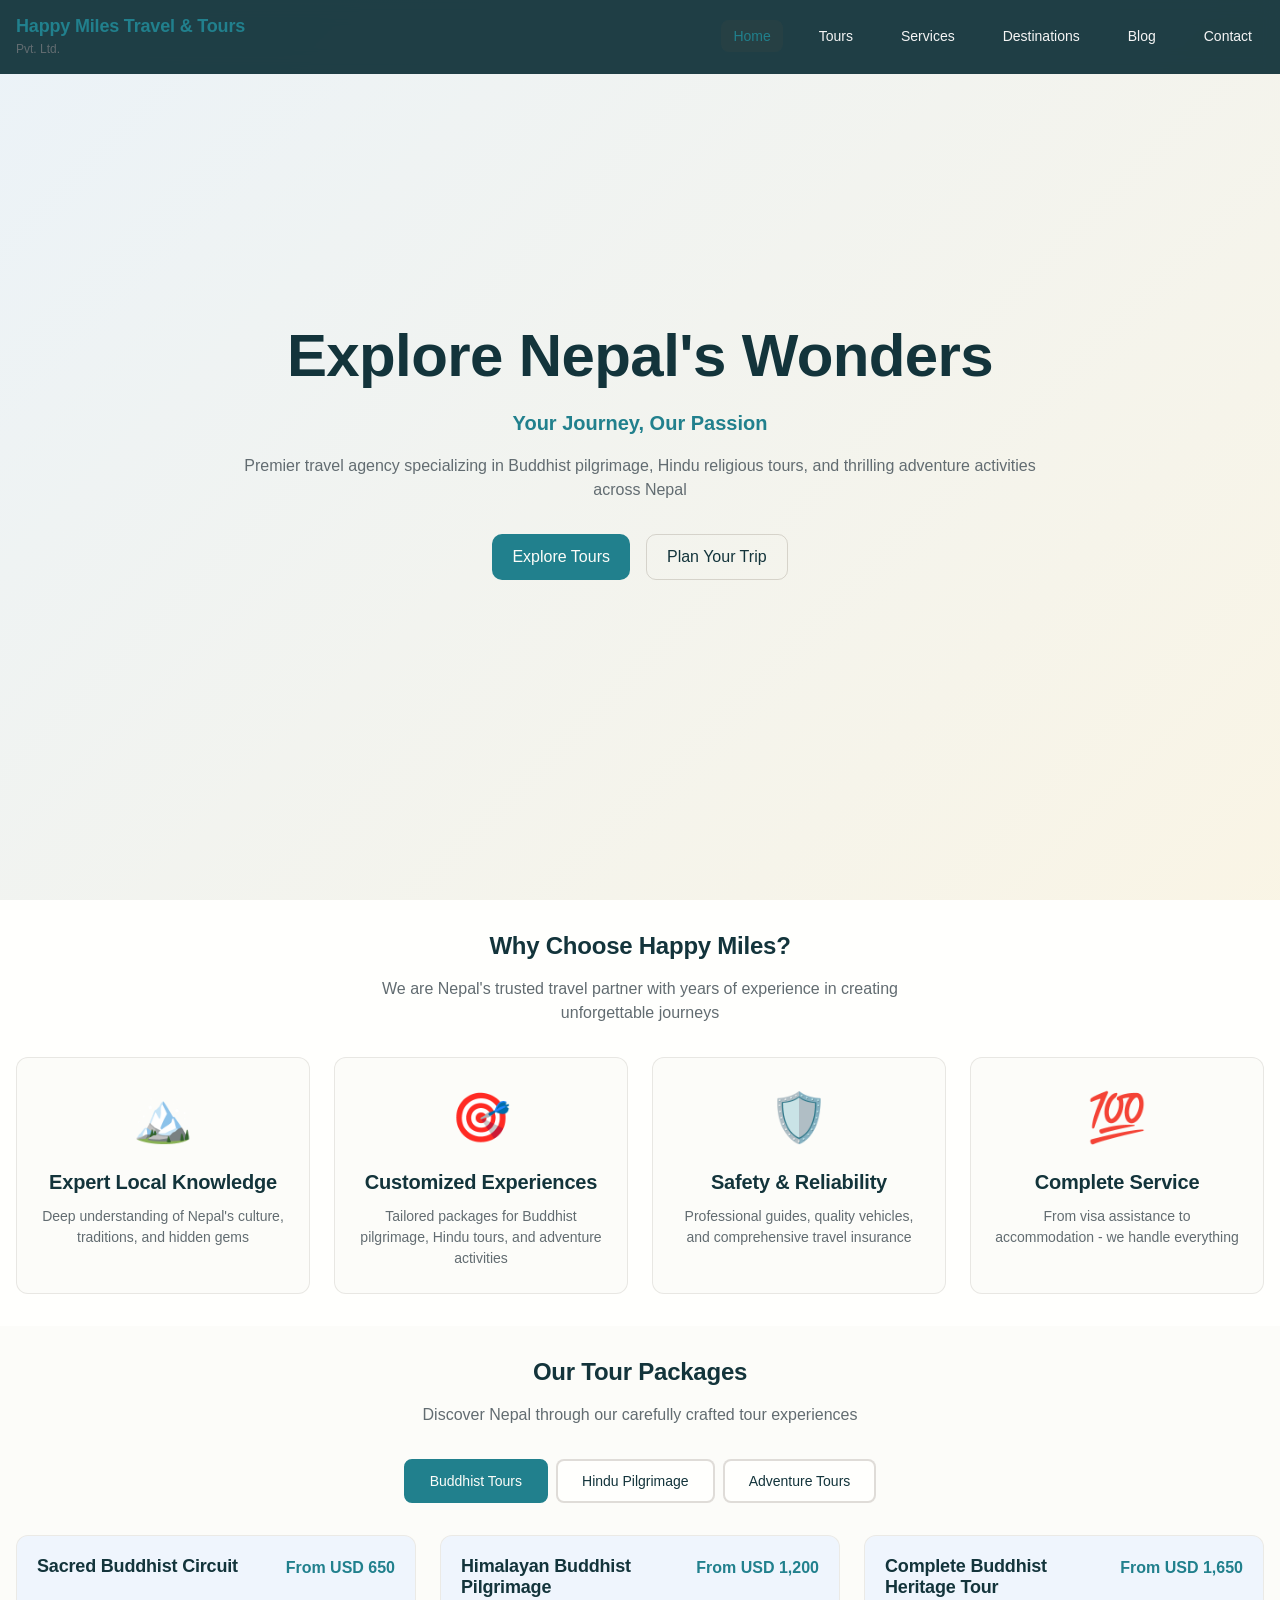
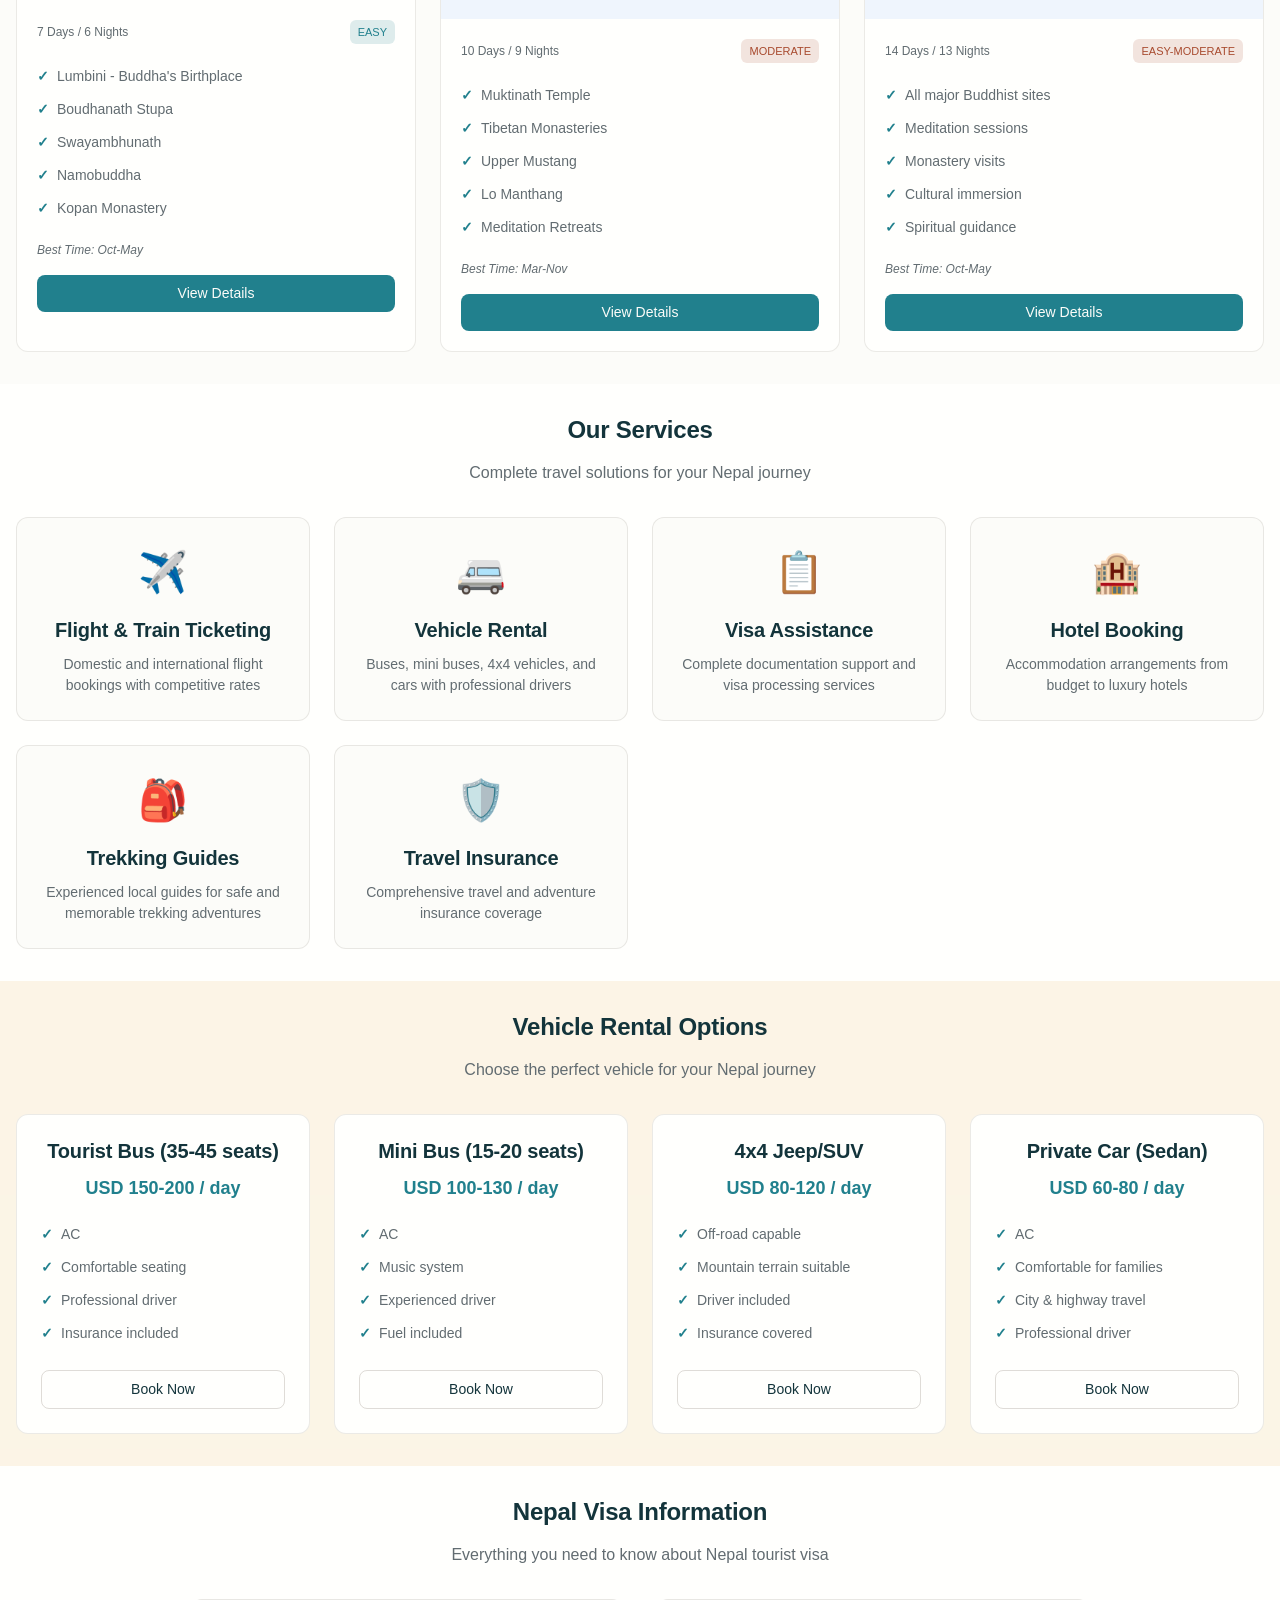
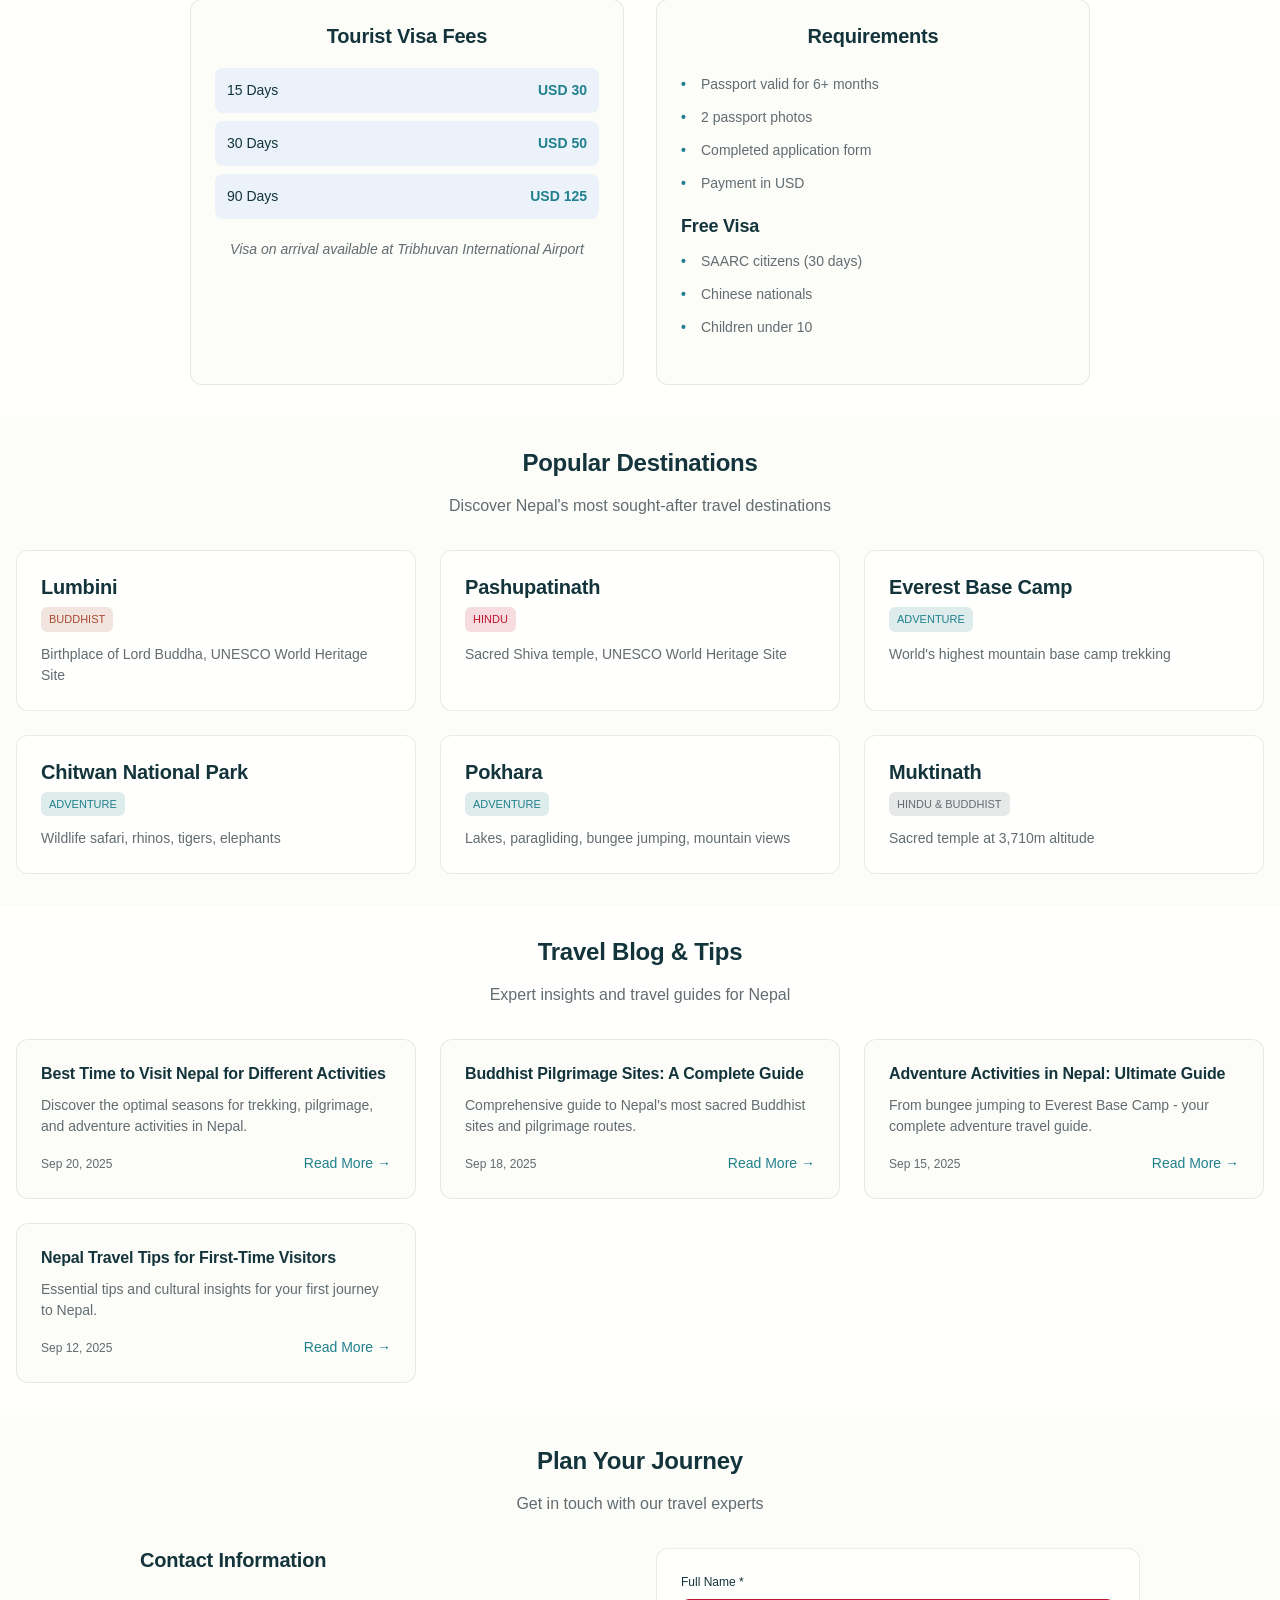
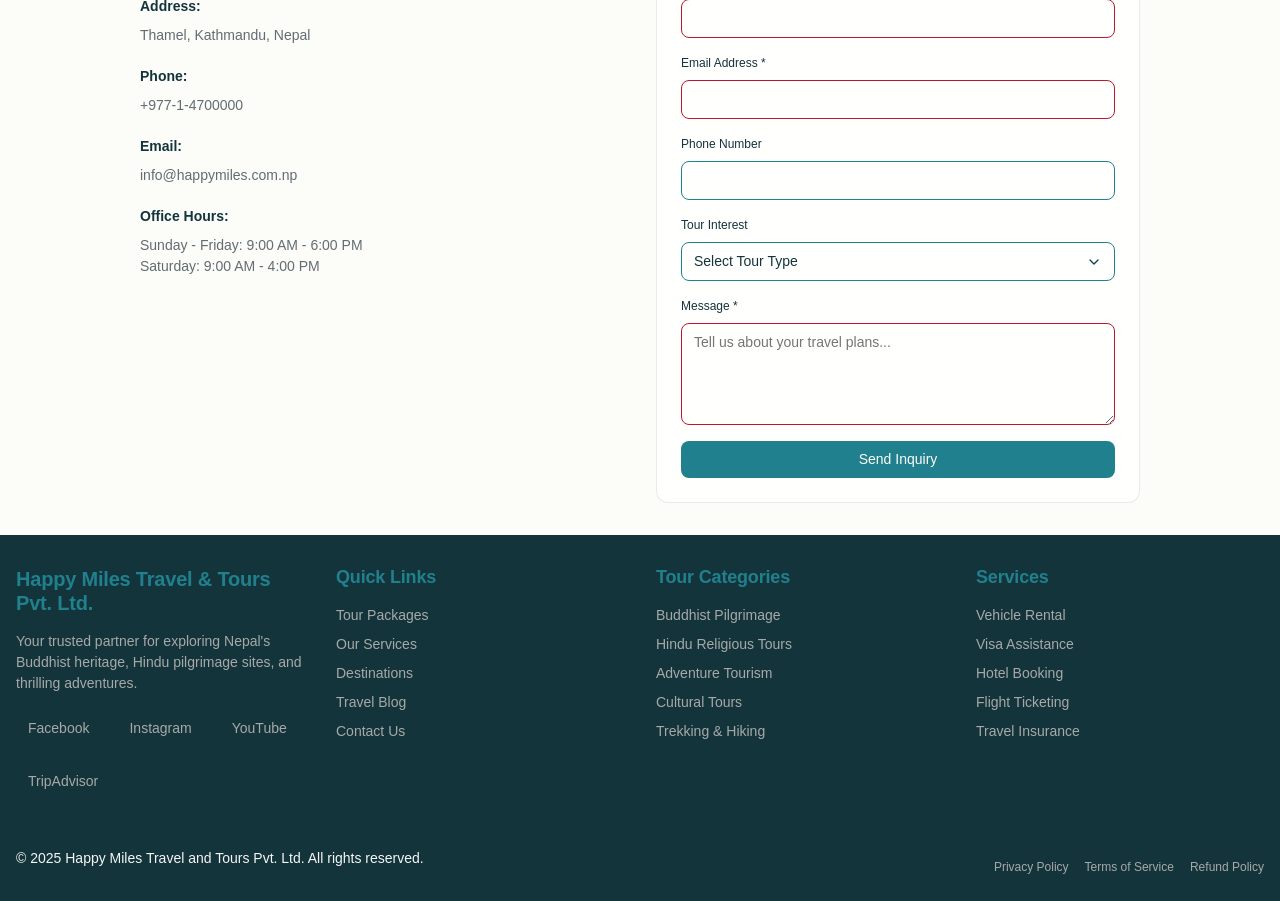
==== index.html @ d8776334 "happymileswebsiteupload" ====
<!DOCTYPE html>
<html lang="en">
<head>
    <meta charset="UTF-8">
    <meta name="viewport" content="width=device-width, initial-scale=1.0">
    <title>Happy Miles Travel and Tours Pvt. Ltd. - Explore Nepal's Wonders | Buddhist, Hindu & Adventure Tours</title>
    <meta name="description" content="Premier Nepal travel agency specializing in Buddhist pilgrimage, Hindu religious tours, and thrilling adventure activities. Expert guides, vehicle rental, visa assistance.">
    <meta name="keywords" content="Nepal travel, Buddhist tours, Hindu pilgrimage, adventure travel, Everest Base Camp, Lumbini, Pashupatinath, trekking, rafting, bungee jumping">
    <link rel="stylesheet" href="style.css">
</head>
<body>
    <!-- Header -->
    <header class="header">
        <nav class="navbar">
            <div class="container">
                <div class="nav-brand">
                    <h2>Happy Miles Travel & Tours</h2>
                    <span class="tagline">Pvt. Ltd.</span>
                </div>
                <ul class="nav-menu">
                    <li><a href="#home" class="nav-link">Home</a></li>
                    <li><a href="#tours" class="nav-link">Tours</a></li>
                    <li><a href="#services" class="nav-link">Services</a></li>
                    <li><a href="#destinations" class="nav-link">Destinations</a></li>
                    <li><a href="#blog" class="nav-link">Blog</a></li>
                    <li><a href="#contact" class="nav-link">Contact</a></li>
                </ul>
                <button class="mobile-menu-btn">
                    <span></span>
                    <span></span>
                    <span></span>
                </button>
            </div>
        </nav>
    </header>

    <!-- Hero Section -->
    <section id="home" class="hero">
        <div class="hero-content">
            <h1>Explore Nepal's Wonders</h1>
            <p class="hero-subtitle">Your Journey, Our Passion</p>
            <p class="hero-description">Premier travel agency specializing in Buddhist pilgrimage, Hindu religious tours, and thrilling adventure activities across Nepal</p>
            <div class="hero-buttons">
                <a href="#tours" class="btn btn--primary btn--lg">Explore Tours</a>
                <a href="#contact" class="btn btn--outline btn--lg">Plan Your Trip</a>
            </div>
        </div>
    </section>

    <!-- About Section -->
    <section id="about" class="about">
        <div class="container">
            <div class="section-header">
                <h2>Why Choose Happy Miles?</h2>
                <p>We are Nepal's trusted travel partner with years of experience in creating unforgettable journeys</p>
            </div>
            <div class="about-grid">
                <div class="about-card">
                    <div class="about-icon">🏔️</div>
                    <h3>Expert Local Knowledge</h3>
                    <p>Deep understanding of Nepal's culture, traditions, and hidden gems</p>
                </div>
                <div class="about-card">
                    <div class="about-icon">🎯</div>
                    <h3>Customized Experiences</h3>
                    <p>Tailored packages for Buddhist pilgrimage, Hindu tours, and adventure activities</p>
                </div>
                <div class="about-card">
                    <div class="about-icon">🛡️</div>
                    <h3>Safety & Reliability</h3>
                    <p>Professional guides, quality vehicles, and comprehensive travel insurance</p>
                </div>
                <div class="about-card">
                    <div class="about-icon">💯</div>
                    <h3>Complete Service</h3>
                    <p>From visa assistance to accommodation - we handle everything</p>
                </div>
            </div>
        </div>
    </section>

    <!-- Tour Packages Section -->
    <section id="tours" class="tours">
        <div class="container">
            <div class="section-header">
                <h2>Our Tour Packages</h2>
                <p>Discover Nepal through our carefully crafted tour experiences</p>
            </div>

            <!-- Tour Categories -->
            <div class="tour-tabs">
                <button class="tab-btn active" data-category="buddhist">Buddhist Tours</button>
                <button class="tab-btn" data-category="hindu">Hindu Pilgrimage</button>
                <button class="tab-btn" data-category="adventure">Adventure Tours</button>
            </div>

            <!-- Buddhist Tours -->
            <div class="tour-content active" id="buddhist">
                <div class="tour-grid">
                    <div class="tour-card">
                        <div class="tour-header">
                            <h3>Sacred Buddhist Circuit</h3>
                            <div class="tour-price">From USD 650</div>
                        </div>
                        <div class="tour-details">
                            <div class="tour-meta">
                                <span class="duration">7 Days / 6 Nights</span>
                                <span class="difficulty easy">Easy</span>
                            </div>
                            <ul class="tour-highlights">
                                <li>Lumbini - Buddha's Birthplace</li>
                                <li>Boudhanath Stupa</li>
                                <li>Swayambhunath</li>
                                <li>Namobuddha</li>
                                <li>Kopan Monastery</li>
                            </ul>
                            <div class="tour-timing">Best Time: Oct-May</div>
                            <button class="btn btn--primary btn--full-width">View Details</button>
                        </div>
                    </div>

                    <div class="tour-card">
                        <div class="tour-header">
                            <h3>Himalayan Buddhist Pilgrimage</h3>
                            <div class="tour-price">From USD 1,200</div>
                        </div>
                        <div class="tour-details">
                            <div class="tour-meta">
                                <span class="duration">10 Days / 9 Nights</span>
                                <span class="difficulty moderate">Moderate</span>
                            </div>
                            <ul class="tour-highlights">
                                <li>Muktinath Temple</li>
                                <li>Tibetan Monasteries</li>
                                <li>Upper Mustang</li>
                                <li>Lo Manthang</li>
                                <li>Meditation Retreats</li>
                            </ul>
                            <div class="tour-timing">Best Time: Mar-Nov</div>
                            <button class="btn btn--primary btn--full-width">View Details</button>
                        </div>
                    </div>

                    <div class="tour-card">
                        <div class="tour-header">
                            <h3>Complete Buddhist Heritage Tour</h3>
                            <div class="tour-price">From USD 1,650</div>
                        </div>
                        <div class="tour-details">
                            <div class="tour-meta">
                                <span class="duration">14 Days / 13 Nights</span>
                                <span class="difficulty easy-moderate">Easy-Moderate</span>
                            </div>
                            <ul class="tour-highlights">
                                <li>All major Buddhist sites</li>
                                <li>Meditation sessions</li>
                                <li>Monastery visits</li>
                                <li>Cultural immersion</li>
                                <li>Spiritual guidance</li>
                            </ul>
                            <div class="tour-timing">Best Time: Oct-May</div>
                            <button class="btn btn--primary btn--full-width">View Details</button>
                        </div>
                    </div>
                </div>
            </div>

            <!-- Hindu Tours -->
            <div class="tour-content" id="hindu">
                <div class="tour-grid">
                    <div class="tour-card">
                        <div class="tour-header">
                            <h3>Char Dham Yatra Nepal</h3>
                            <div class="tour-price">From USD 750</div>
                        </div>
                        <div class="tour-details">
                            <div class="tour-meta">
                                <span class="duration">8 Days / 7 Nights</span>
                                <span class="difficulty moderate">Moderate</span>
                            </div>
                            <ul class="tour-highlights">
                                <li>Pashupatinath Temple</li>
                                <li>Muktinath Temple</li>
                                <li>Janakpurdham</li>
                                <li>Manakamana Temple</li>
                                <li>Gosainkunda Lake</li>
                            </ul>
                            <div class="tour-timing">Best Time: Mar-May, Sep-Nov</div>
                            <button class="btn btn--primary btn--full-width">View Details</button>
                        </div>
                    </div>

                    <div class="tour-card">
                        <div class="tour-header">
                            <h3>Sacred Hindu Pilgrimage</h3>
                            <div class="tour-price">From USD 950</div>
                        </div>
                        <div class="tour-details">
                            <div class="tour-meta">
                                <span class="duration">12 Days / 11 Nights</span>
                                <span class="difficulty moderate">Moderate</span>
                            </div>
                            <ul class="tour-highlights">
                                <li>Halesi Mahadev</li>
                                <li>Pathibhara Devi</li>
                                <li>Dakshinkali</li>
                                <li>Changu Narayan</li>
                                <li>Religious ceremonies</li>
                            </ul>
                            <div class="tour-timing">Best Time: Oct-May</div>
                            <button class="btn btn--primary btn--full-width">View Details</button>
                        </div>
                    </div>

                    <div class="tour-card">
                        <div class="tour-header">
                            <h3>Divine Heritage Circuit</h3>
                            <div class="tour-price">From USD 550</div>
                        </div>
                        <div class="tour-details">
                            <div class="tour-meta">
                                <span class="duration">6 Days / 5 Nights</span>
                                <span class="difficulty easy">Easy</span>
                            </div>
                            <ul class="tour-highlights">
                                <li>Kathmandu temples</li>
                                <li>Bhaktapur Durbar Square</li>
                                <li>Patan temples</li>
                                <li>Spiritual rituals</li>
                                <li>Cultural experiences</li>
                            </ul>
                            <div class="tour-timing">Best Time: Year-round</div>
                            <button class="btn btn--primary btn--full-width">View Details</button>
                        </div>
                    </div>
                </div>
            </div>

            <!-- Adventure Tours -->
            <div class="tour-content" id="adventure">
                <div class="tour-grid">
                    <div class="tour-card">
                        <div class="tour-header">
                            <h3>Ultimate Nepal Adventure</h3>
                            <div class="tour-price">From USD 2,200</div>
                        </div>
                        <div class="tour-details">
                            <div class="tour-meta">
                                <span class="duration">14 Days / 13 Nights</span>
                                <span class="difficulty challenging">Challenging</span>
                            </div>
                            <ul class="tour-highlights">
                                <li>Everest Base Camp Trek</li>
                                <li>Bungee Jumping</li>
                                <li>White Water Rafting</li>
                                <li>Paragliding</li>
                                <li>Jungle Safari</li>
                            </ul>
                            <div class="tour-timing">Best Time: Mar-May, Sep-Nov</div>
                            <button class="btn btn--primary btn--full-width">View Details</button>
                        </div>
                    </div>

                    <div class="tour-card">
                        <div class="tour-header">
                            <h3>Adrenaline Rush Package</h3>
                            <div class="tour-price">From USD 800</div>
                        </div>
                        <div class="tour-details">
                            <div class="tour-meta">
                                <span class="duration">7 Days / 6 Nights</span>
                                <span class="difficulty moderate-hard">Moderate-Hard</span>
                            </div>
                            <ul class="tour-highlights">
                                <li>Bungee Jumping</li>
                                <li>Canyon Swinging</li>
                                <li>Zip Lining</li>
                                <li>Mountain Biking</li>
                                <li>Rock Climbing</li>
                            </ul>
                            <div class="tour-timing">Best Time: Oct-May</div>
                            <button class="btn btn--primary btn--full-width">View Details</button>
                        </div>
                    </div>

                    <div class="tour-card">
                        <div class="tour-header">
                            <h3>Himalayan Trekking Adventure</h3>
                            <div class="tour-price">From USD 1,100</div>
                        </div>
                        <div class="tour-details">
                            <div class="tour-meta">
                                <span class="duration">12 Days / 11 Nights</span>
                                <span class="difficulty moderate">Moderate</span>
                            </div>
                            <ul class="tour-highlights">
                                <li>Annapurna Circuit</li>
                                <li>Ghorepani Poon Hill</li>
                                <li>Natural hot springs</li>
                                <li>Mountain villages</li>
                                <li>Sunrise views</li>
                            </ul>
                            <div class="tour-timing">Best Time: Mar-May, Sep-Dec</div>
                            <button class="btn btn--primary btn--full-width">View Details</button>
                        </div>
                    </div>

                    <div class="tour-card">
                        <div class="tour-header">
                            <h3>Water & Wildlife Safari</h3>
                            <div class="tour-price">From USD 650</div>
                        </div>
                        <div class="tour-details">
                            <div class="tour-meta">
                                <span class="duration">8 Days / 7 Nights</span>
                                <span class="difficulty easy-moderate">Easy-Moderate</span>
                            </div>
                            <ul class="tour-highlights">
                                <li>Chitwan Jungle Safari</li>
                                <li>Trishuli River Rafting</li>
                                <li>Elephant rides</li>
                                <li>Rhino spotting</li>
                                <li>Canoe rides</li>
                            </ul>
                            <div class="tour-timing">Best Time: Oct-Apr</div>
                            <button class="btn btn--primary btn--full-width">View Details</button>
                        </div>
                    </div>
                </div>
            </div>
        </div>
    </section>

    <!-- Services Section -->
    <section id="services" class="services">
        <div class="container">
            <div class="section-header">
                <h2>Our Services</h2>
                <p>Complete travel solutions for your Nepal journey</p>
            </div>
            <div class="services-grid">
                <div class="service-card">
                    <div class="service-icon">✈️</div>
                    <h3>Flight & Train Ticketing</h3>
                    <p>Domestic and international flight bookings with competitive rates</p>
                </div>
                <div class="service-card">
                    <div class="service-icon">🚐</div>
                    <h3>Vehicle Rental</h3>
                    <p>Buses, mini buses, 4x4 vehicles, and cars with professional drivers</p>
                </div>
                <div class="service-card">
                    <div class="service-icon">📋</div>
                    <h3>Visa Assistance</h3>
                    <p>Complete documentation support and visa processing services</p>
                </div>
                <div class="service-card">
                    <div class="service-icon">🏨</div>
                    <h3>Hotel Booking</h3>
                    <p>Accommodation arrangements from budget to luxury hotels</p>
                </div>
                <div class="service-card">
                    <div class="service-icon">🎒</div>
                    <h3>Trekking Guides</h3>
                    <p>Experienced local guides for safe and memorable trekking adventures</p>
                </div>
                <div class="service-card">
                    <div class="service-icon">🛡️</div>
                    <h3>Travel Insurance</h3>
                    <p>Comprehensive travel and adventure insurance coverage</p>
                </div>
            </div>
        </div>
    </section>

    <!-- Vehicle Rental Section -->
    <section class="vehicle-rental">
        <div class="container">
            <div class="section-header">
                <h2>Vehicle Rental Options</h2>
                <p>Choose the perfect vehicle for your Nepal journey</p>
            </div>
            <div class="vehicle-grid">
                <div class="vehicle-card">
                    <h3>Tourist Bus (35-45 seats)</h3>
                    <div class="vehicle-price">USD 150-200 / day</div>
                    <ul class="vehicle-features">
                        <li>AC</li>
                        <li>Comfortable seating</li>
                        <li>Professional driver</li>
                        <li>Insurance included</li>
                    </ul>
                    <button class="btn btn--outline btn--full-width">Book Now</button>
                </div>
                <div class="vehicle-card">
                    <h3>Mini Bus (15-20 seats)</h3>
                    <div class="vehicle-price">USD 100-130 / day</div>
                    <ul class="vehicle-features">
                        <li>AC</li>
                        <li>Music system</li>
                        <li>Experienced driver</li>
                        <li>Fuel included</li>
                    </ul>
                    <button class="btn btn--outline btn--full-width">Book Now</button>
                </div>
                <div class="vehicle-card">
                    <h3>4x4 Jeep/SUV</h3>
                    <div class="vehicle-price">USD 80-120 / day</div>
                    <ul class="vehicle-features">
                        <li>Off-road capable</li>
                        <li>Mountain terrain suitable</li>
                        <li>Driver included</li>
                        <li>Insurance covered</li>
                    </ul>
                    <button class="btn btn--outline btn--full-width">Book Now</button>
                </div>
                <div class="vehicle-card">
                    <h3>Private Car (Sedan)</h3>
                    <div class="vehicle-price">USD 60-80 / day</div>
                    <ul class="vehicle-features">
                        <li>AC</li>
                        <li>Comfortable for families</li>
                        <li>City & highway travel</li>
                        <li>Professional driver</li>
                    </ul>
                    <button class="btn btn--outline btn--full-width">Book Now</button>
                </div>
            </div>
        </div>
    </section>

    <!-- Visa Information Section -->
    <section class="visa-info">
        <div class="container">
            <div class="section-header">
                <h2>Nepal Visa Information</h2>
                <p>Everything you need to know about Nepal tourist visa</p>
            </div>
            <div class="visa-grid">
                <div class="visa-card">
                    <h3>Tourist Visa Fees</h3>
                    <div class="visa-prices">
                        <div class="visa-option">
                            <span class="visa-duration">15 Days</span>
                            <span class="visa-price">USD 30</span>
                        </div>
                        <div class="visa-option">
                            <span class="visa-duration">30 Days</span>
                            <span class="visa-price">USD 50</span>
                        </div>
                        <div class="visa-option">
                            <span class="visa-duration">90 Days</span>
                            <span class="visa-price">USD 125</span>
                        </div>
                    </div>
                    <p class="visa-note">Visa on arrival available at Tribhuvan International Airport</p>
                </div>
                <div class="visa-card">
                    <h3>Requirements</h3>
                    <ul class="visa-requirements">
                        <li>Passport valid for 6+ months</li>
                        <li>2 passport photos</li>
                        <li>Completed application form</li>
                        <li>Payment in USD</li>
                    </ul>
                    <h4>Free Visa</h4>
                    <ul class="visa-free">
                        <li>SAARC citizens (30 days)</li>
                        <li>Chinese nationals</li>
                        <li>Children under 10</li>
                    </ul>
                </div>
            </div>
        </div>
    </section>

    <!-- Popular Destinations Section -->
    <section id="destinations" class="destinations">
        <div class="container">
            <div class="section-header">
                <h2>Popular Destinations</h2>
                <p>Discover Nepal's most sought-after travel destinations</p>
            </div>
            <div class="destinations-grid">
                <div class="destination-card">
                    <h3>Lumbini</h3>
                    <span class="destination-category buddhist-tag">Buddhist</span>
                    <p>Birthplace of Lord Buddha, UNESCO World Heritage Site</p>
                </div>
                <div class="destination-card">
                    <h3>Pashupatinath</h3>
                    <span class="destination-category hindu-tag">Hindu</span>
                    <p>Sacred Shiva temple, UNESCO World Heritage Site</p>
                </div>
                <div class="destination-card">
                    <h3>Everest Base Camp</h3>
                    <span class="destination-category adventure-tag">Adventure</span>
                    <p>World's highest mountain base camp trekking</p>
                </div>
                <div class="destination-card">
                    <h3>Chitwan National Park</h3>
                    <span class="destination-category adventure-tag">Adventure</span>
                    <p>Wildlife safari, rhinos, tigers, elephants</p>
                </div>
                <div class="destination-card">
                    <h3>Pokhara</h3>
                    <span class="destination-category adventure-tag">Adventure</span>
                    <p>Lakes, paragliding, bungee jumping, mountain views</p>
                </div>
                <div class="destination-card">
                    <h3>Muktinath</h3>
                    <span class="destination-category mixed-tag">Hindu & Buddhist</span>
                    <p>Sacred temple at 3,710m altitude</p>
                </div>
            </div>
        </div>
    </section>

    <!-- Blog Section -->
    <section id="blog" class="blog">
        <div class="container">
            <div class="section-header">
                <h2>Travel Blog & Tips</h2>
                <p>Expert insights and travel guides for Nepal</p>
            </div>
            <div class="blog-grid">
                <article class="blog-card">
                    <h3>Best Time to Visit Nepal for Different Activities</h3>
                    <p>Discover the optimal seasons for trekking, pilgrimage, and adventure activities in Nepal.</p>
                    <div class="blog-meta">
                        <span class="blog-date">Sep 20, 2025</span>
                        <a href="#" class="blog-link">Read More →</a>
                    </div>
                </article>
                <article class="blog-card">
                    <h3>Buddhist Pilgrimage Sites: A Complete Guide</h3>
                    <p>Comprehensive guide to Nepal's most sacred Buddhist sites and pilgrimage routes.</p>
                    <div class="blog-meta">
                        <span class="blog-date">Sep 18, 2025</span>
                        <a href="#" class="blog-link">Read More →</a>
                    </div>
                </article>
                <article class="blog-card">
                    <h3>Adventure Activities in Nepal: Ultimate Guide</h3>
                    <p>From bungee jumping to Everest Base Camp - your complete adventure travel guide.</p>
                    <div class="blog-meta">
                        <span class="blog-date">Sep 15, 2025</span>
                        <a href="#" class="blog-link">Read More →</a>
                    </div>
                </article>
                <article class="blog-card">
                    <h3>Nepal Travel Tips for First-Time Visitors</h3>
                    <p>Essential tips and cultural insights for your first journey to Nepal.</p>
                    <div class="blog-meta">
                        <span class="blog-date">Sep 12, 2025</span>
                        <a href="#" class="blog-link">Read More →</a>
                    </div>
                </article>
            </div>
        </div>
    </section>

    <!-- Contact Section -->
    <section id="contact" class="contact">
        <div class="container">
            <div class="section-header">
                <h2>Plan Your Journey</h2>
                <p>Get in touch with our travel experts</p>
            </div>
            <div class="contact-grid">
                <div class="contact-info">
                    <h3>Contact Information</h3>
                    <div class="contact-item">
                        <strong>Address:</strong>
                        <p>Thamel, Kathmandu, Nepal</p>
                    </div>
                    <div class="contact-item">
                        <strong>Phone:</strong>
                        <p>+977-1-4700000</p>
                    </div>
                    <div class="contact-item">
                        <strong>Email:</strong>
                        <p>info@happymiles.com.np</p>
                    </div>
                    <div class="contact-item">
                        <strong>Office Hours:</strong>
                        <p>Sunday - Friday: 9:00 AM - 6:00 PM<br>
                        Saturday: 9:00 AM - 4:00 PM</p>
                    </div>
                </div>
                <form class="contact-form">
                    <div class="form-group">
                        <label class="form-label" for="name">Full Name *</label>
                        <input type="text" id="name" name="name" class="form-control" required>
                    </div>
                    <div class="form-group">
                        <label class="form-label" for="email">Email Address *</label>
                        <input type="email" id="email" name="email" class="form-control" required>
                    </div>
                    <div class="form-group">
                        <label class="form-label" for="phone">Phone Number</label>
                        <input type="tel" id="phone" name="phone" class="form-control">
                    </div>
                    <div class="form-group">
                        <label class="form-label" for="tour-interest">Tour Interest</label>
                        <select id="tour-interest" name="tour-interest" class="form-control">
                            <option value="">Select Tour Type</option>
                            <option value="buddhist">Buddhist Tours</option>
                            <option value="hindu">Hindu Pilgrimage</option>
                            <option value="adventure">Adventure Tours</option>
                            <option value="custom">Custom Package</option>
                        </select>
                    </div>
                    <div class="form-group">
                        <label class="form-label" for="message">Message *</label>
                        <textarea id="message" name="message" rows="4" class="form-control" placeholder="Tell us about your travel plans..." required></textarea>
                    </div>
                    <button type="submit" class="btn btn--primary btn--full-width">Send Inquiry</button>
                </form>
            </div>
        </div>
    </section>

    <!-- Footer -->
    <footer class="footer">
        <div class="container">
            <div class="footer-content">
                <div class="footer-section">
                    <h3>Happy Miles Travel & Tours Pvt. Ltd.</h3>
                    <p>Your trusted partner for exploring Nepal's Buddhist heritage, Hindu pilgrimage sites, and thrilling adventures.</p>
                    <div class="social-links">
                        <a href="#" target="_blank">Facebook</a>
                        <a href="#" target="_blank">Instagram</a>
                        <a href="#" target="_blank">YouTube</a>
                        <a href="#" target="_blank">TripAdvisor</a>
                    </div>
                </div>
                <div class="footer-section">
                    <h4>Quick Links</h4>
                    <ul class="footer-links">
                        <li><a href="#tours">Tour Packages</a></li>
                        <li><a href="#services">Our Services</a></li>
                        <li><a href="#destinations">Destinations</a></li>
                        <li><a href="#blog">Travel Blog</a></li>
                        <li><a href="#contact">Contact Us</a></li>
                    </ul>
                </div>
                <div class="footer-section">
                    <h4>Tour Categories</h4>
                    <ul class="footer-links">
                        <li><a href="#">Buddhist Pilgrimage</a></li>
                        <li><a href="#">Hindu Religious Tours</a></li>
                        <li><a href="#">Adventure Tourism</a></li>
                        <li><a href="#">Cultural Tours</a></li>
                        <li><a href="#">Trekking & Hiking</a></li>
                    </ul>
                </div>
                <div class="footer-section">
                    <h4>Services</h4>
                    <ul class="footer-links">
                        <li><a href="#">Vehicle Rental</a></li>
                        <li><a href="#">Visa Assistance</a></li>
                        <li><a href="#">Hotel Booking</a></li>
                        <li><a href="#">Flight Ticketing</a></li>
                        <li><a href="#">Travel Insurance</a></li>
                    </ul>
                </div>
            </div>
            <div class="footer-bottom">
                <p>&copy; 2025 Happy Miles Travel and Tours Pvt. Ltd. All rights reserved.</p>
                <div class="footer-legal">
                    <a href="#">Privacy Policy</a>
                    <a href="#">Terms of Service</a>
                    <a href="#">Refund Policy</a>
                </div>
            </div>
        </div>
    </footer>

    <script src="app.js"></script>
</body>
</html>
---- style.css ----
:root {
  /* Primitive Color Tokens */
  --color-white: rgba(255, 255, 255, 1);
  --color-black: rgba(0, 0, 0, 1);
  --color-cream-50: rgba(252, 252, 249, 1);
  --color-cream-100: rgba(255, 255, 253, 1);
  --color-gray-200: rgba(245, 245, 245, 1);
  --color-gray-300: rgba(167, 169, 169, 1);
  --color-gray-400: rgba(119, 124, 124, 1);
  --color-slate-500: rgba(98, 108, 113, 1);
  --color-brown-600: rgba(94, 82, 64, 1);
  --color-charcoal-700: rgba(31, 33, 33, 1);
  --color-charcoal-800: rgba(38, 40, 40, 1);
  --color-slate-900: rgba(19, 52, 59, 1);
  --color-teal-300: rgba(50, 184, 198, 1);
  --color-teal-400: rgba(45, 166, 178, 1);
  --color-teal-500: rgba(33, 128, 141, 1);
  --color-teal-600: rgba(29, 116, 128, 1);
  --color-teal-700: rgba(26, 104, 115, 1);
  --color-teal-800: rgba(41, 150, 161, 1);
  --color-red-400: rgba(255, 84, 89, 1);
  --color-red-500: rgba(192, 21, 47, 1);
  --color-orange-400: rgba(230, 129, 97, 1);
  --color-orange-500: rgba(168, 75, 47, 1);

  /* RGB versions for opacity control */
  --color-brown-600-rgb: 94, 82, 64;
  --color-teal-500-rgb: 33, 128, 141;
  --color-slate-900-rgb: 19, 52, 59;
  --color-slate-500-rgb: 98, 108, 113;
  --color-red-500-rgb: 192, 21, 47;
  --color-red-400-rgb: 255, 84, 89;
  --color-orange-500-rgb: 168, 75, 47;
  --color-orange-400-rgb: 230, 129, 97;

  /* Background color tokens (Light Mode) */
  --color-bg-1: rgba(59, 130, 246, 0.08); /* Light blue */
  --color-bg-2: rgba(245, 158, 11, 0.08); /* Light yellow */
  --color-bg-3: rgba(34, 197, 94, 0.08); /* Light green */
  --color-bg-4: rgba(239, 68, 68, 0.08); /* Light red */
  --color-bg-5: rgba(147, 51, 234, 0.08); /* Light purple */
  --color-bg-6: rgba(249, 115, 22, 0.08); /* Light orange */
  --color-bg-7: rgba(236, 72, 153, 0.08); /* Light pink */
  --color-bg-8: rgba(6, 182, 212, 0.08); /* Light cyan */

  /* Semantic Color Tokens (Light Mode) */
  --color-background: var(--color-cream-50);
  --color-surface: var(--color-cream-100);
  --color-text: var(--color-slate-900);
  --color-text-secondary: var(--color-slate-500);
  --color-primary: var(--color-teal-500);
  --color-primary-hover: var(--color-teal-600);
  --color-primary-active: var(--color-teal-700);
  --color-secondary: rgba(var(--color-brown-600-rgb), 0.12);
  --color-secondary-hover: rgba(var(--color-brown-600-rgb), 0.2);
  --color-secondary-active: rgba(var(--color-brown-600-rgb), 0.25);
  --color-border: rgba(var(--color-brown-600-rgb), 0.2);
  --color-btn-primary-text: var(--color-cream-50);
  --color-card-border: rgba(var(--color-brown-600-rgb), 0.12);
  --color-card-border-inner: rgba(var(--color-brown-600-rgb), 0.12);
  --color-error: var(--color-red-500);
  --color-success: var(--color-teal-500);
  --color-warning: var(--color-orange-500);
  --color-info: var(--color-slate-500);
  --color-focus-ring: rgba(var(--color-teal-500-rgb), 0.4);
  --color-select-caret: rgba(var(--color-slate-900-rgb), 0.8);

  /* Common style patterns */
  --focus-ring: 0 0 0 3px var(--color-focus-ring);
  --focus-outline: 2px solid var(--color-primary);
  --status-bg-opacity: 0.15;
  --status-border-opacity: 0.25;
  --select-caret-light: url("data:image/svg+xml,%3Csvg xmlns='http://www.w3.org/2000/svg' width='16' height='16' viewBox='0 0 24 24' fill='none' stroke='%23134252' stroke-width='2' stroke-linecap='round' stroke-linejoin='round'%3E%3Cpolyline points='6 9 12 15 18 9'%3E%3C/polyline%3E%3C/svg%3E");
  --select-caret-dark: url("data:image/svg+xml,%3Csvg xmlns='http://www.w3.org/2000/svg' width='16' height='16' viewBox='0 0 24 24' fill='none' stroke='%23f5f5f5' stroke-width='2' stroke-linecap='round' stroke-linejoin='round'%3E%3Cpolyline points='6 9 12 15 18 9'%3E%3C/polyline%3E%3C/svg%3E");

  /* RGB versions for opacity control */
  --color-success-rgb: 33, 128, 141;
  --color-error-rgb: 192, 21, 47;
  --color-warning-rgb: 168, 75, 47;
  --color-info-rgb: 98, 108, 113;

  /* Typography */
  --font-family-base: "FKGroteskNeue", "Geist", "Inter", -apple-system,
    BlinkMacSystemFont, "Segoe UI", Roboto, sans-serif;
  --font-family-mono: "Berkeley Mono", ui-monospace, SFMono-Regular, Menlo,
    Monaco, Consolas, monospace;
  --font-size-xs: 11px;
  --font-size-sm: 12px;
  --font-size-base: 14px;
  --font-size-md: 14px;
  --font-size-lg: 16px;
  --font-size-xl: 18px;
  --font-size-2xl: 20px;
  --font-size-3xl: 24px;
  --font-size-4xl: 30px;
  --font-weight-normal: 400;
  --font-weight-medium: 500;
  --font-weight-semibold: 550;
  --font-weight-bold: 600;
  --line-height-tight: 1.2;
  --line-height-normal: 1.5;
  --letter-spacing-tight: -0.01em;

  /* Spacing */
  --space-0: 0;
  --space-1: 1px;
  --space-2: 2px;
  --space-4: 4px;
  --space-6: 6px;
  --space-8: 8px;
  --space-10: 10px;
  --space-12: 12px;
  --space-16: 16px;
  --space-20: 20px;
  --space-24: 24px;
  --space-32: 32px;

  /* Border Radius */
  --radius-sm: 6px;
  --radius-base: 8px;
  --radius-md: 10px;
  --radius-lg: 12px;
  --radius-full: 9999px;

  /* Shadows */
  --shadow-xs: 0 1px 2px rgba(0, 0, 0, 0.02);
  --shadow-sm: 0 1px 3px rgba(0, 0, 0, 0.04), 0 1px 2px rgba(0, 0, 0, 0.02);
  --shadow-md: 0 4px 6px -1px rgba(0, 0, 0, 0.04),
    0 2px 4px -1px rgba(0, 0, 0, 0.02);
  --shadow-lg: 0 10px 15px -3px rgba(0, 0, 0, 0.04),
    0 4px 6px -2px rgba(0, 0, 0, 0.02);
  --shadow-inset-sm: inset 0 1px 0 rgba(255, 255, 255, 0.15),
    inset 0 -1px 0 rgba(0, 0, 0, 0.03);

  /* Animation */
  --duration-fast: 150ms;
  --duration-normal: 250ms;
  --ease-standard: cubic-bezier(0.16, 1, 0.3, 1);

  /* Layout */
  --container-sm: 640px;
  --container-md: 768px;
  --container-lg: 1024px;
  --container-xl: 1280px;
}

/* Dark mode colors */
@media (prefers-color-scheme: dark) {
  :root {
    /* RGB versions for opacity control (Dark Mode) */
    --color-gray-400-rgb: 119, 124, 124;
    --color-teal-300-rgb: 50, 184, 198;
    --color-gray-300-rgb: 167, 169, 169;
    --color-gray-200-rgb: 245, 245, 245;

    /* Background color tokens (Dark Mode) */
    --color-bg-1: rgba(29, 78, 216, 0.15); /* Dark blue */
    --color-bg-2: rgba(180, 83, 9, 0.15); /* Dark yellow */
    --color-bg-3: rgba(21, 128, 61, 0.15); /* Dark green */
    --color-bg-4: rgba(185, 28, 28, 0.15); /* Dark red */
    --color-bg-5: rgba(107, 33, 168, 0.15); /* Dark purple */
    --color-bg-6: rgba(194, 65, 12, 0.15); /* Dark orange */
    --color-bg-7: rgba(190, 24, 93, 0.15); /* Dark pink */
    --color-bg-8: rgba(8, 145, 178, 0.15); /* Dark cyan */

    /* Semantic Color Tokens (Dark Mode) */
    --color-background: var(--color-charcoal-700);
    --color-surface: var(--color-charcoal-800);
    --color-text: var(--color-gray-200);
    --color-text-secondary: rgba(var(--color-gray-300-rgb), 0.7);
    --color-primary: var(--color-teal-300);
    --color-primary-hover: var(--color-teal-400);
    --color-primary-active: var(--color-teal-800);
    --color-secondary: rgba(var(--color-gray-400-rgb), 0.15);
    --color-secondary-hover: rgba(var(--color-gray-400-rgb), 0.25);
    --color-secondary-active: rgba(var(--color-gray-400-rgb), 0.3);
    --color-border: rgba(var(--color-gray-400-rgb), 0.3);
    --color-error: var(--color-red-400);
    --color-success: var(--color-teal-300);
    --color-warning: var(--color-orange-400);
    --color-info: var(--color-gray-300);
    --color-focus-ring: rgba(var(--color-teal-300-rgb), 0.4);
    --color-btn-primary-text: var(--color-slate-900);
    --color-card-border: rgba(var(--color-gray-400-rgb), 0.2);
    --color-card-border-inner: rgba(var(--color-gray-400-rgb), 0.15);
    --shadow-inset-sm: inset 0 1px 0 rgba(255, 255, 255, 0.1),
      inset 0 -1px 0 rgba(0, 0, 0, 0.15);
    --button-border-secondary: rgba(var(--color-gray-400-rgb), 0.2);
    --color-border-secondary: rgba(var(--color-gray-400-rgb), 0.2);
    --color-select-caret: rgba(var(--color-gray-200-rgb), 0.8);

    /* Common style patterns - updated for dark mode */
    --focus-ring: 0 0 0 3px var(--color-focus-ring);
    --focus-outline: 2px solid var(--color-primary);
    --status-bg-opacity: 0.15;
    --status-border-opacity: 0.25;
    --select-caret-light: url("data:image/svg+xml,%3Csvg xmlns='http://www.w3.org/2000/svg' width='16' height='16' viewBox='0 0 24 24' fill='none' stroke='%23134252' stroke-width='2' stroke-linecap='round' stroke-linejoin='round'%3E%3Cpolyline points='6 9 12 15 18 9'%3E%3C/polyline%3E%3C/svg%3E");
    --select-caret-dark: url("data:image/svg+xml,%3Csvg xmlns='http://www.w3.org/2000/svg' width='16' height='16' viewBox='0 0 24 24' fill='none' stroke='%23f5f5f5' stroke-width='2' stroke-linecap='round' stroke-linejoin='round'%3E%3Cpolyline points='6 9 12 15 18 9'%3E%3C/polyline%3E%3C/svg%3E");

    /* RGB versions for dark mode */
    --color-success-rgb: var(--color-teal-300-rgb);
    --color-error-rgb: var(--color-red-400-rgb);
    --color-warning-rgb: var(--color-orange-400-rgb);
    --color-info-rgb: var(--color-gray-300-rgb);
  }
}

/* Data attribute for manual theme switching */
[data-color-scheme="dark"] {
  /* RGB versions for opacity control (dark mode) */
  --color-gray-400-rgb: 119, 124, 124;
  --color-teal-300-rgb: 50, 184, 198;
  --color-gray-300-rgb: 167, 169, 169;
  --color-gray-200-rgb: 245, 245, 245;

  /* Colorful background palette - Dark Mode */
  --color-bg-1: rgba(29, 78, 216, 0.15); /* Dark blue */
  --color-bg-2: rgba(180, 83, 9, 0.15); /* Dark yellow */
  --color-bg-3: rgba(21, 128, 61, 0.15); /* Dark green */
  --color-bg-4: rgba(185, 28, 28, 0.15); /* Dark red */
  --color-bg-5: rgba(107, 33, 168, 0.15); /* Dark purple */
  --color-bg-6: rgba(194, 65, 12, 0.15); /* Dark orange */
  --color-bg-7: rgba(190, 24, 93, 0.15); /* Dark pink */
  --color-bg-8: rgba(8, 145, 178, 0.15); /* Dark cyan */

  /* Semantic Color Tokens (Dark Mode) */
  --color-background: var(--color-charcoal-700);
  --color-surface: var(--color-charcoal-800);
  --color-text: var(--color-gray-200);
  --color-text-secondary: rgba(var(--color-gray-300-rgb), 0.7);
  --color-primary: var(--color-teal-300);
  --color-primary-hover: var(--color-teal-400);
  --color-primary-active: var(--color-teal-800);
  --color-secondary: rgba(var(--color-gray-400-rgb), 0.15);
  --color-secondary-hover: rgba(var(--color-gray-400-rgb), 0.25);
  --color-secondary-active: rgba(var(--color-gray-400-rgb), 0.3);
  --color-border: rgba(var(--color-gray-400-rgb), 0.3);
  --color-error: var(--color-red-400);
  --color-success: var(--color-teal-300);
  --color-warning: var(--color-orange-400);
  --color-info: var(--color-gray-300);
  --color-focus-ring: rgba(var(--color-teal-300-rgb), 0.4);
  --color-btn-primary-text: var(--color-slate-900);
  --color-card-border: rgba(var(--color-gray-400-rgb), 0.15);
  --color-card-border-inner: rgba(var(--color-gray-400-rgb), 0.15);
  --shadow-inset-sm: inset 0 1px 0 rgba(255, 255, 255, 0.1),
    inset 0 -1px 0 rgba(0, 0, 0, 0.15);
  --color-border-secondary: rgba(var(--color-gray-400-rgb), 0.2);
  --color-select-caret: rgba(var(--color-gray-200-rgb), 0.8);

  /* Common style patterns - updated for dark mode */
  --focus-ring: 0 0 0 3px var(--color-focus-ring);
  --focus-outline: 2px solid var(--color-primary);
  --status-bg-opacity: 0.15;
  --status-border-opacity: 0.25;
  --select-caret-light: url("data:image/svg+xml,%3Csvg xmlns='http://www.w3.org/2000/svg' width='16' height='16' viewBox='0 0 24 24' fill='none' stroke='%23134252' stroke-width='2' stroke-linecap='round' stroke-linejoin='round'%3E%3Cpolyline points='6 9 12 15 18 9'%3E%3C/polyline%3E%3C/svg%3E");
  --select-caret-dark: url("data:image/svg+xml,%3Csvg xmlns='http://www.w3.org/2000/svg' width='16' height='16' viewBox='0 0 24 24' fill='none' stroke='%23f5f5f5' stroke-width='2' stroke-linecap='round' stroke-linejoin='round'%3E%3Cpolyline points='6 9 12 15 18 9'%3E%3C/polyline%3E%3C/svg%3E");

  /* RGB versions for dark mode */
  --color-success-rgb: var(--color-teal-300-rgb);
  --color-error-rgb: var(--color-red-400-rgb);
  --color-warning-rgb: var(--color-orange-400-rgb);
  --color-info-rgb: var(--color-gray-300-rgb);
}

[data-color-scheme="light"] {
  /* RGB versions for opacity control (light mode) */
  --color-brown-600-rgb: 94, 82, 64;
  --color-teal-500-rgb: 33, 128, 141;
  --color-slate-900-rgb: 19, 52, 59;

  /* Semantic Color Tokens (Light Mode) */
  --color-background: var(--color-cream-50);
  --color-surface: var(--color-cream-100);
  --color-text: var(--color-slate-900);
  --color-text-secondary: var(--color-slate-500);
  --color-primary: var(--color-teal-500);
  --color-primary-hover: var(--color-teal-600);
  --color-primary-active: var(--color-teal-700);
  --color-secondary: rgba(var(--color-brown-600-rgb), 0.12);
  --color-secondary-hover: rgba(var(--color-brown-600-rgb), 0.2);
  --color-secondary-active: rgba(var(--color-brown-600-rgb), 0.25);
  --color-border: rgba(var(--color-brown-600-rgb), 0.2);
  --color-btn-primary-text: var(--color-cream-50);
  --color-card-border: rgba(var(--color-brown-600-rgb), 0.12);
  --color-card-border-inner: rgba(var(--color-brown-600-rgb), 0.12);
  --color-error: var(--color-red-500);
  --color-success: var(--color-teal-500);
  --color-warning: var(--color-orange-500);
  --color-info: var(--color-slate-500);
  --color-focus-ring: rgba(var(--color-teal-500-rgb), 0.4);

  /* RGB versions for light mode */
  --color-success-rgb: var(--color-teal-500-rgb);
  --color-error-rgb: var(--color-red-500-rgb);
  --color-warning-rgb: var(--color-orange-500-rgb);
  --color-info-rgb: var(--color-slate-500-rgb);
}

/* Base styles */
html {
  font-size: var(--font-size-base);
  font-family: var(--font-family-base);
  line-height: var(--line-height-normal);
  color: var(--color-text);
  background-color: var(--color-background);
  -webkit-font-smoothing: antialiased;
  box-sizing: border-box;
}

body {
  margin: 0;
  padding: 0;
}

*,
*::before,
*::after {
  box-sizing: inherit;
}

/* Typography */
h1,
h2,
h3,
h4,
h5,
h6 {
  margin: 0;
  font-weight: var(--font-weight-semibold);
  line-height: var(--line-height-tight);
  color: var(--color-text);
  letter-spacing: var(--letter-spacing-tight);
}

h1 {
  font-size: var(--font-size-4xl);
}
h2 {
  font-size: var(--font-size-3xl);
}
h3 {
  font-size: var(--font-size-2xl);
}
h4 {
  font-size: var(--font-size-xl);
}
h5 {
  font-size: var(--font-size-lg);
}
h6 {
  font-size: var(--font-size-md);
}

p {
  margin: 0 0 var(--space-16) 0;
}

a {
  color: var(--color-primary);
  text-decoration: none;
  transition: color var(--duration-fast) var(--ease-standard);
}

a:hover {
  color: var(--color-primary-hover);
}

code,
pre {
  font-family: var(--font-family-mono);
  font-size: calc(var(--font-size-base) * 0.95);
  background-color: var(--color-secondary);
  border-radius: var(--radius-sm);
}

code {
  padding: var(--space-1) var(--space-4);
}

pre {
  padding: var(--space-16);
  margin: var(--space-16) 0;
  overflow: auto;
  border: 1px solid var(--color-border);
}

pre code {
  background: none;
  padding: 0;
}

/* Buttons */
.btn {
  display: inline-flex;
  align-items: center;
  justify-content: center;
  padding: var(--space-8) var(--space-16);
  border-radius: var(--radius-base);
  font-size: var(--font-size-base);
  font-weight: 500;
  line-height: 1.5;
  cursor: pointer;
  transition: all var(--duration-normal) var(--ease-standard);
  border: none;
  text-decoration: none;
  position: relative;
}

.btn:focus-visible {
  outline: none;
  box-shadow: var(--focus-ring);
}

.btn--primary {
  background: var(--color-primary);
  color: var(--color-btn-primary-text);
}

.btn--primary:hover {
  background: var(--color-primary-hover);
}

.btn--primary:active {
  background: var(--color-primary-active);
}

.btn--secondary {
  background: var(--color-secondary);
  color: var(--color-text);
}

.btn--secondary:hover {
  background: var(--color-secondary-hover);
}

.btn--secondary:active {
  background: var(--color-secondary-active);
}

.btn--outline {
  background: transparent;
  border: 1px solid var(--color-border);
  color: var(--color-text);
}

.btn--outline:hover {
  background: var(--color-secondary);
}

.btn--sm {
  padding: var(--space-4) var(--space-12);
  font-size: var(--font-size-sm);
  border-radius: var(--radius-sm);
}

.btn--lg {
  padding: var(--space-10) var(--space-20);
  font-size: var(--font-size-lg);
  border-radius: var(--radius-md);
}

.btn--full-width {
  width: 100%;
}

.btn:disabled {
  opacity: 0.5;
  cursor: not-allowed;
}

/* Form elements */
.form-control {
  display: block;
  width: 100%;
  padding: var(--space-8) var(--space-12);
  font-size: var(--font-size-md);
  line-height: 1.5;
  color: var(--color-text);
  background-color: var(--color-surface);
  border: 1px solid var(--color-border);
  border-radius: var(--radius-base);
  transition: border-color var(--duration-fast) var(--ease-standard),
    box-shadow var(--duration-fast) var(--ease-standard);
}

textarea.form-control {
  font-family: var(--font-family-base);
  font-size: var(--font-size-base);
}

select.form-control {
  padding: var(--space-8) var(--space-12);
  -webkit-appearance: none;
  -moz-appearance: none;
  appearance: none;
  background-image: var(--select-caret-light);
  background-repeat: no-repeat;
  background-position: right var(--space-12) center;
  background-size: 16px;
  padding-right: var(--space-32);
}

/* Add a dark mode specific caret */
@media (prefers-color-scheme: dark) {
  select.form-control {
    background-image: var(--select-caret-dark);
  }
}

/* Also handle data-color-scheme */
[data-color-scheme="dark"] select.form-control {
  background-image: var(--select-caret-dark);
}

[data-color-scheme="light"] select.form-control {
  background-image: var(--select-caret-light);
}

.form-control:focus {
  border-color: var(--color-primary);
  outline: var(--focus-outline);
}

.form-label {
  display: block;
  margin-bottom: var(--space-8);
  font-weight: var(--font-weight-medium);
  font-size: var(--font-size-sm);
}

.form-group {
  margin-bottom: var(--space-16);
}

/* Card component */
.card {
  background-color: var(--color-surface);
  border-radius: var(--radius-lg);
  border: 1px solid var(--color-card-border);
  box-shadow: var(--shadow-sm);
  overflow: hidden;
  transition: box-shadow var(--duration-normal) var(--ease-standard);
}

.card:hover {
  box-shadow: var(--shadow-md);
}

.card__body {
  padding: var(--space-16);
}

.card__header,
.card__footer {
  padding: var(--space-16);
  border-bottom: 1px solid var(--color-card-border-inner);
}

/* Status indicators - simplified with CSS variables */
.status {
  display: inline-flex;
  align-items: center;
  padding: var(--space-6) var(--space-12);
  border-radius: var(--radius-full);
  font-weight: var(--font-weight-medium);
  font-size: var(--font-size-sm);
}

.status--success {
  background-color: rgba(
    var(--color-success-rgb, 33, 128, 141),
    var(--status-bg-opacity)
  );
  color: var(--color-success);
  border: 1px solid
    rgba(var(--color-success-rgb, 33, 128, 141), var(--status-border-opacity));
}

.status--error {
  background-color: rgba(
    var(--color-error-rgb, 192, 21, 47),
    var(--status-bg-opacity)
  );
  color: var(--color-error);
  border: 1px solid
    rgba(var(--color-error-rgb, 192, 21, 47), var(--status-border-opacity));
}

.status--warning {
  background-color: rgba(
    var(--color-warning-rgb, 168, 75, 47),
    var(--status-bg-opacity)
  );
  color: var(--color-warning);
  border: 1px solid
    rgba(var(--color-warning-rgb, 168, 75, 47), var(--status-border-opacity));
}

.status--info {
  background-color: rgba(
    var(--color-info-rgb, 98, 108, 113),
    var(--status-bg-opacity)
  );
  color: var(--color-info);
  border: 1px solid
    rgba(var(--color-info-rgb, 98, 108, 113), var(--status-border-opacity));
}

/* Container layout */
.container {
  width: 100%;
  margin-right: auto;
  margin-left: auto;
  padding-right: var(--space-16);
  padding-left: var(--space-16);
}

@media (min-width: 640px) {
  .container {
    max-width: var(--container-sm);
  }
}
@media (min-width: 768px) {
  .container {
    max-width: var(--container-md);
  }
}
@media (min-width: 1024px) {
  .container {
    max-width: var(--container-lg);
  }
}
@media (min-width: 1280px) {
  .container {
    max-width: var(--container-xl);
  }
}

/* Utility classes */
.flex {
  display: flex;
}
.flex-col {
  flex-direction: column;
}
.items-center {
  align-items: center;
}
.justify-center {
  justify-content: center;
}
.justify-between {
  justify-content: space-between;
}
.gap-4 {
  gap: var(--space-4);
}
.gap-8 {
  gap: var(--space-8);
}
.gap-16 {
  gap: var(--space-16);
}

.m-0 {
  margin: 0;
}
.mt-8 {
  margin-top: var(--space-8);
}
.mb-8 {
  margin-bottom: var(--space-8);
}
.mx-8 {
  margin-left: var(--space-8);
  margin-right: var(--space-8);
}
.my-8 {
  margin-top: var(--space-8);
  margin-bottom: var(--space-8);
}

.p-0 {
  padding: 0;
}
.py-8 {
  padding-top: var(--space-8);
  padding-bottom: var(--space-8);
}
.px-8 {
  padding-left: var(--space-8);
  padding-right: var(--space-8);
}
.py-16 {
  padding-top: var(--space-16);
  padding-bottom: var(--space-16);
}
.px-16 {
  padding-left: var(--space-16);
  padding-right: var(--space-16);
}

.block {
  display: block;
}
.hidden {
  display: none;
}

/* Accessibility */
.sr-only {
  position: absolute;
  width: 1px;
  height: 1px;
  padding: 0;
  margin: -1px;
  overflow: hidden;
  clip: rect(0, 0, 0, 0);
  white-space: nowrap;
  border-width: 0;
}

:focus-visible {
  outline: var(--focus-outline);
  outline-offset: 2px;
}

/* Dark mode specifics */
[data-color-scheme="dark"] .btn--outline {
  border: 1px solid var(--color-border-secondary);
}

@font-face {
  font-family: 'FKGroteskNeue';
  src: url('https://r2cdn.perplexity.ai/fonts/FKGroteskNeue.woff2')
    format('woff2');
}

/* END PERPLEXITY DESIGN SYSTEM */
/* Hero Section with Nepal-inspired background */
.hero {
    min-height: 100vh;
    background: linear-gradient(135deg, var(--color-bg-1), var(--color-bg-2));
    display: flex;
    align-items: center;
    justify-content: center;
    text-align: center;
    padding: var(--space-32) var(--space-16);
    position: relative;
    overflow: hidden;
}

.hero::before {
    content: '';
    position: absolute;
    top: 0;
    left: 0;
    right: 0;
    bottom: 0;
    background: var(--color-bg-3);
    opacity: 0.1;
    z-index: -1;
}

.hero-content {
    max-width: 800px;
    z-index: 2;
}

.hero h1 {
    font-size: clamp(var(--font-size-3xl), 5vw, 60px);
    margin-bottom: var(--space-16);
    color: var(--color-text);
    font-weight: var(--font-weight-bold);
}

.hero-subtitle {
    font-size: var(--font-size-2xl);
    color: var(--color-primary);
    margin-bottom: var(--space-16);
    font-weight: var(--font-weight-semibold);
}

.hero-description {
    font-size: var(--font-size-lg);
    color: var(--color-text-secondary);
    margin-bottom: var(--space-32);
    line-height: var(--line-height-normal);
}

.hero-buttons {
    display: flex;
    gap: var(--space-16);
    justify-content: center;
    flex-wrap: wrap;
}

/* Header and Navigation */
.header {
    position: fixed;
    top: 0;
    left: 0;
    right: 0;
    background: rgba(var(--color-slate-900-rgb, 19, 52, 59), 0.95);
    backdrop-filter: blur(10px);
    z-index: 1000;
    transition: all var(--duration-normal) var(--ease-standard);
}

.navbar {
    padding: var(--space-16) 0;
}

.navbar .container {
    display: flex;
    justify-content: space-between;
    align-items: center;
}

.nav-brand h2 {
    color: var(--color-primary);
    margin: 0;
    font-size: var(--font-size-xl);
    font-weight: var(--font-weight-bold);
}

.nav-brand .tagline {
    color: var(--color-text-secondary);
    font-size: var(--font-size-sm);
    display: block;
    margin-top: var(--space-2);
}

.nav-menu {
    display: flex;
    list-style: none;
    margin: 0;
    padding: 0;
    gap: var(--space-24);
}

.nav-link {
    color: var(--color-gray-200);
    font-weight: var(--font-weight-medium);
    font-size: var(--font-size-base);
    padding: var(--space-8) var(--space-12);
    border-radius: var(--radius-base);
    transition: all var(--duration-fast) var(--ease-standard);
}

.nav-link:hover {
    color: var(--color-primary);
    background: var(--color-secondary);
}

.mobile-menu-btn {
    display: none;
    flex-direction: column;
    background: none;
    border: none;
    cursor: pointer;
    gap: var(--space-4);
}

.mobile-menu-btn span {
    width: 25px;
    height: 3px;
    background: var(--color-gray-200);
    transition: all var(--duration-fast) var(--ease-standard);
}

/* Section Styles */
section {
    padding: var(--space-32) 0;
}

.section-header {
    text-align: center;
    margin-bottom: var(--space-32);
}

.section-header h2 {
    font-size: var(--font-size-3xl);
    margin-bottom: var(--space-16);
    color: var(--color-text);
}

.section-header p {
    font-size: var(--font-size-lg);
    color: var(--color-text-secondary);
    max-width: 600px;
    margin: 0 auto;
}

/* About Section */
.about {
    background: var(--color-surface);
}

.about-grid {
    display: grid;
    grid-template-columns: repeat(auto-fit, minmax(250px, 1fr));
    gap: var(--space-24);
}

.about-card {
    text-align: center;
    padding: var(--space-24);
    border-radius: var(--radius-lg);
    background: var(--color-background);
    border: 1px solid var(--color-card-border);
    transition: transform var(--duration-normal) var(--ease-standard);
}

.about-card:hover {
    transform: translateY(-5px);
}

.about-icon {
    font-size: 48px;
    margin-bottom: var(--space-16);
}

.about-card h3 {
    margin-bottom: var(--space-12);
    color: var(--color-text);
}

.about-card p {
    color: var(--color-text-secondary);
    margin: 0;
}

/* Tours Section */
.tours {
    background: var(--color-background);
}

.tour-tabs {
    display: flex;
    justify-content: center;
    margin-bottom: var(--space-32);
    gap: var(--space-8);
    flex-wrap: wrap;
}

.tab-btn {
    padding: var(--space-12) var(--space-24);
    border: 2px solid var(--color-border);
    background: var(--color-surface);
    color: var(--color-text);
    border-radius: var(--radius-base);
    cursor: pointer;
    transition: all var(--duration-fast) var(--ease-standard);
    font-weight: var(--font-weight-medium);
    font-size: var(--font-size-base);
}

.tab-btn.active,
.tab-btn:hover {
    border-color: var(--color-primary);
    background: var(--color-primary);
    color: var(--color-btn-primary-text);
}

.tour-content {
    display: none;
}

.tour-content.active {
    display: block;
}

.tour-grid {
    display: grid;
    grid-template-columns: repeat(auto-fit, minmax(350px, 1fr));
    gap: var(--space-24);
}

.tour-card {
    background: var(--color-surface);
    border-radius: var(--radius-lg);
    border: 1px solid var(--color-card-border);
    overflow: hidden;
    transition: all var(--duration-normal) var(--ease-standard);
}

.tour-card:hover {
    transform: translateY(-5px);
    box-shadow: var(--shadow-lg);
}

.tour-header {
    background: var(--color-bg-1);
    padding: var(--space-20);
    display: flex;
    justify-content: space-between;
    align-items: flex-start;
}

.tour-header h3 {
    margin: 0;
    color: var(--color-text);
    font-size: var(--font-size-xl);
}

.tour-price {
    color: var(--color-primary);
    font-weight: var(--font-weight-bold);
    font-size: var(--font-size-lg);
    white-space: nowrap;
}

.tour-details {
    padding: var(--space-20);
}

.tour-meta {
    display: flex;
    justify-content: space-between;
    align-items: center;
    margin-bottom: var(--space-16);
    flex-wrap: wrap;
    gap: var(--space-8);
}

.duration {
    color: var(--color-text-secondary);
    font-size: var(--font-size-sm);
}

.difficulty {
    padding: var(--space-4) var(--space-8);
    border-radius: var(--radius-sm);
    font-size: var(--font-size-xs);
    font-weight: var(--font-weight-medium);
    text-transform: uppercase;
}

.difficulty.easy {
    background: rgba(var(--color-success-rgb), 0.15);
    color: var(--color-success);
}

.difficulty.moderate,
.difficulty.easy-moderate {
    background: rgba(var(--color-warning-rgb), 0.15);
    color: var(--color-warning);
}

.difficulty.challenging,
.difficulty.moderate-hard {
    background: rgba(var(--color-error-rgb), 0.15);
    color: var(--color-error);
}

.tour-highlights {
    list-style: none;
    padding: 0;
    margin: 0 0 var(--space-16) 0;
}

.tour-highlights li {
    padding: var(--space-6) 0;
    color: var(--color-text-secondary);
    position: relative;
    padding-left: var(--space-20);
}

.tour-highlights li::before {
    content: '✓';
    position: absolute;
    left: 0;
    color: var(--color-primary);
    font-weight: var(--font-weight-bold);
}

.tour-timing {
    color: var(--color-text-secondary);
    font-size: var(--font-size-sm);
    margin-bottom: var(--space-16);
    font-style: italic;
}

/* Services Section */
.services {
    background: var(--color-surface);
}

.services-grid {
    display: grid;
    grid-template-columns: repeat(auto-fit, minmax(280px, 1fr));
    gap: var(--space-24);
}

.service-card {
    text-align: center;
    padding: var(--space-24);
    background: var(--color-background);
    border-radius: var(--radius-lg);
    border: 1px solid var(--color-card-border);
    transition: transform var(--duration-normal) var(--ease-standard);
}

.service-card:hover {
    transform: translateY(-3px);
}

.service-icon {
    font-size: 40px;
    margin-bottom: var(--space-16);
}

.service-card h3 {
    margin-bottom: var(--space-12);
    color: var(--color-text);
}

.service-card p {
    color: var(--color-text-secondary);
    margin: 0;
}

/* Vehicle Rental Section */
.vehicle-rental {
    background: var(--color-bg-2);
}

.vehicle-grid {
    display: grid;
    grid-template-columns: repeat(auto-fit, minmax(280px, 1fr));
    gap: var(--space-24);
}

.vehicle-card {
    background: var(--color-surface);
    padding: var(--space-24);
    border-radius: var(--radius-lg);
    border: 1px solid var(--color-card-border);
    text-align: center;
}

.vehicle-card h3 {
    margin-bottom: var(--space-12);
    color: var(--color-text);
}

.vehicle-price {
    font-size: var(--font-size-xl);
    font-weight: var(--font-weight-bold);
    color: var(--color-primary);
    margin-bottom: var(--space-16);
}

.vehicle-features {
    list-style: none;
    padding: 0;
    margin: 0 0 var(--space-20) 0;
    text-align: left;
}

.vehicle-features li {
    padding: var(--space-6) 0;
    color: var(--color-text-secondary);
    position: relative;
    padding-left: var(--space-20);
}

.vehicle-features li::before {
    content: '✓';
    position: absolute;
    left: 0;
    color: var(--color-success);
    font-weight: var(--font-weight-bold);
}

/* Visa Information Section */
.visa-info {
    background: var(--color-surface);
}

.visa-grid {
    display: grid;
    grid-template-columns: repeat(auto-fit, minmax(400px, 1fr));
    gap: var(--space-32);
    max-width: 900px;
    margin: 0 auto;
}

.visa-card {
    background: var(--color-background);
    padding: var(--space-24);
    border-radius: var(--radius-lg);
    border: 1px solid var(--color-card-border);
}

.visa-card h3 {
    margin-bottom: var(--space-20);
    color: var(--color-text);
    text-align: center;
}

.visa-prices {
    margin-bottom: var(--space-20);
}

.visa-option {
    display: flex;
    justify-content: space-between;
    align-items: center;
    padding: var(--space-12);
    background: var(--color-bg-1);
    margin-bottom: var(--space-8);
    border-radius: var(--radius-base);
}

.visa-duration {
    font-weight: var(--font-weight-medium);
    color: var(--color-text);
}

.visa-price {
    font-weight: var(--font-weight-bold);
    color: var(--color-primary);
}

.visa-note {
    font-style: italic;
    color: var(--color-text-secondary);
    text-align: center;
    margin: 0;
}

.visa-requirements,
.visa-free {
    list-style: none;
    padding: 0;
    margin: 0 0 var(--space-16) 0;
}

.visa-requirements li,
.visa-free li {
    padding: var(--space-6) 0;
    color: var(--color-text-secondary);
    position: relative;
    padding-left: var(--space-20);
}

.visa-requirements li::before,
.visa-free li::before {
    content: '•';
    position: absolute;
    left: 0;
    color: var(--color-primary);
    font-weight: var(--font-weight-bold);
}

.visa-card h4 {
    margin: var(--space-16) 0 var(--space-8) 0;
    color: var(--color-text);
}

/* Destinations Section */
.destinations {
    background: var(--color-background);
}

.destinations-grid {
    display: grid;
    grid-template-columns: repeat(auto-fit, minmax(300px, 1fr));
    gap: var(--space-24);
}

.destination-card {
    background: var(--color-surface);
    padding: var(--space-24);
    border-radius: var(--radius-lg);
    border: 1px solid var(--color-card-border);
    transition: transform var(--duration-normal) var(--ease-standard);
}

.destination-card:hover {
    transform: translateY(-3px);
}

.destination-card h3 {
    margin-bottom: var(--space-8);
    color: var(--color-text);
}

.destination-category {
    display: inline-block;
    padding: var(--space-4) var(--space-8);
    border-radius: var(--radius-sm);
    font-size: var(--font-size-xs);
    font-weight: var(--font-weight-medium);
    text-transform: uppercase;
    margin-bottom: var(--space-12);
}

.buddhist-tag {
    background: rgba(var(--color-warning-rgb), 0.15);
    color: var(--color-warning);
}

.hindu-tag {
    background: rgba(var(--color-error-rgb), 0.15);
    color: var(--color-error);
}

.adventure-tag {
    background: rgba(var(--color-success-rgb), 0.15);
    color: var(--color-success);
}

.mixed-tag {
    background: rgba(var(--color-info-rgb), 0.15);
    color: var(--color-info);
}

.destination-card p {
    color: var(--color-text-secondary);
    margin: 0;
}

/* Blog Section */
.blog {
    background: var(--color-surface);
}

.blog-grid {
    display: grid;
    grid-template-columns: repeat(auto-fit, minmax(300px, 1fr));
    gap: var(--space-24);
}

.blog-card {
    background: var(--color-background);
    padding: var(--space-24);
    border-radius: var(--radius-lg);
    border: 1px solid var(--color-card-border);
    transition: transform var(--duration-normal) var(--ease-standard);
}

.blog-card:hover {
    transform: translateY(-3px);
}

.blog-card h3 {
    margin-bottom: var(--space-12);
    color: var(--color-text);
    font-size: var(--font-size-lg);
}

.blog-card p {
    color: var(--color-text-secondary);
    margin-bottom: var(--space-16);
}

.blog-meta {
    display: flex;
    justify-content: space-between;
    align-items: center;
}

.blog-date {
    color: var(--color-text-secondary);
    font-size: var(--font-size-sm);
}

.blog-link {
    color: var(--color-primary);
    font-weight: var(--font-weight-medium);
    text-decoration: none;
}

.blog-link:hover {
    color: var(--color-primary-hover);
}

/* Contact Section */
.contact {
    background: var(--color-background);
}

.contact-grid {
    display: grid;
    grid-template-columns: 1fr 1fr;
    gap: var(--space-32);
    max-width: 1000px;
    margin: 0 auto;
}

.contact-info h3 {
    margin-bottom: var(--space-24);
    color: var(--color-text);
}

.contact-item {
    margin-bottom: var(--space-20);
}

.contact-item strong {
    display: block;
    color: var(--color-text);
    margin-bottom: var(--space-8);
}

.contact-item p {
    color: var(--color-text-secondary);
    margin: 0;
}

.contact-form {
    background: var(--color-surface);
    padding: var(--space-24);
    border-radius: var(--radius-lg);
    border: 1px solid var(--color-card-border);
}

/* Footer */
.footer {
    background: var(--color-slate-900);
    color: var(--color-gray-200);
    padding: var(--space-32) 0 var(--space-16) 0;
}

.footer-content {
    display: grid;
    grid-template-columns: repeat(auto-fit, minmax(250px, 1fr));
    gap: var(--space-32);
    margin-bottom: var(--space-32);
}

.footer-section h3,
.footer-section h4 {
    color: var(--color-primary);
    margin-bottom: var(--space-16);
}

.footer-section p {
    color: var(--color-gray-300);
    margin-bottom: var(--space-16);
}

.footer-links {
    list-style: none;
    padding: 0;
    margin: 0;
}

.footer-links li {
    margin-bottom: var(--space-8);
}

.footer-links a {
    color: var(--color-gray-300);
    text-decoration: none;
    transition: color var(--duration-fast) var(--ease-standard);
}

.footer-links a:hover {
    color: var(--color-primary);
}

.social-links {
    display: flex;
    gap: var(--space-16);
    flex-wrap: wrap;
}

.social-links a {
    color: var(--color-gray-300);
    text-decoration: none;
    padding: var(--space-8) var(--space-12);
    border-radius: var(--radius-base);
    border: 1px solid rgba(var(--color-gray-300-rgb), 0.3);
    transition: all var(--duration-fast) var(--ease-standard);
}

.social-links a:hover {
    color: var(--color-primary);
    border-color: var(--color-primary);
}

.footer-bottom {
    border-top: 1px solid rgba(var(--color-gray-300-rgb), 0.2);
    padding-top: var(--space-16);
    display: flex;
    justify-content: space-between;
    align-items: center;
    flex-wrap: wrap;
    gap: var(--space-16);
}

.footer-legal {
    display: flex;
    gap: var(--space-16);
}

.footer-legal a {
    color: var(--color-gray-300);
    text-decoration: none;
    font-size: var(--font-size-sm);
}

.footer-legal a:hover {
    color: var(--color-primary);
}

/* Responsive Design */
@media (max-width: 768px) {
    .nav-menu {
        display: none;
    }
    
    .mobile-menu-btn {
        display: flex;
    }
    
    .hero h1 {
        font-size: var(--font-size-3xl);
    }
    
    .hero-buttons {
        flex-direction: column;
        align-items: center;
    }
    
    .hero-buttons .btn {
        width: 100%;
        max-width: 280px;
    }
    
    .tour-tabs {
        flex-direction: column;
        align-items: center;
    }
    
    .tab-btn {
        width: 100%;
        max-width: 300px;
    }
    
    .tour-grid {
        grid-template-columns: 1fr;
    }
    
    .contact-grid {
        grid-template-columns: 1fr;
    }
    
    .footer-bottom {
        flex-direction: column;
        text-align: center;
    }
    
    .visa-grid {
        grid-template-columns: 1fr;
    }
    
    section {
        padding: var(--space-24) 0;
    }
}

@media (max-width: 480px) {
    .container {
        padding-left: var(--space-12);
        padding-right: var(--space-12);
    }
    
    .hero {
        padding: var(--space-20) var(--space-12);
    }
    
    .tour-card,
    .service-card,
    .vehicle-card,
    .destination-card,
    .blog-card {
        margin-bottom: var(--space-16);
    }
    
    .about-grid,
    .services-grid,
    .vehicle-grid,
    .destinations-grid,
    .blog-grid {
        grid-template-columns: 1fr;
    }
}

/* Smooth scrolling */
html {
    scroll-behavior: smooth;
}

/* Focus states for accessibility */
.btn:focus,
.form-control:focus,
.tab-btn:focus {
    outline: var(--focus-outline);
    outline-offset: 2px;
}

/* Loading and transition states */
.tour-content {
    transition: opacity var(--duration-normal) var(--ease-standard);
}

.tour-content:not(.active) {
    opacity: 0;
    pointer-events: none;
}

.tour-content.active {
    opacity: 1;
}

/* Form validation styles */
.form-control:invalid {
    border-color: var(--color-error);
}

.form-control:valid {
    border-color: var(--color-success);
}

/* Dark mode adjustments */
@media (prefers-color-scheme: dark) {
    .header {
        background: rgba(var(--color-charcoal-800-rgb, 38, 40, 40), 0.95);
    }
    
    .nav-brand .tagline {
        color: rgba(var(--color-gray-200-rgb), 0.7);
    }
}
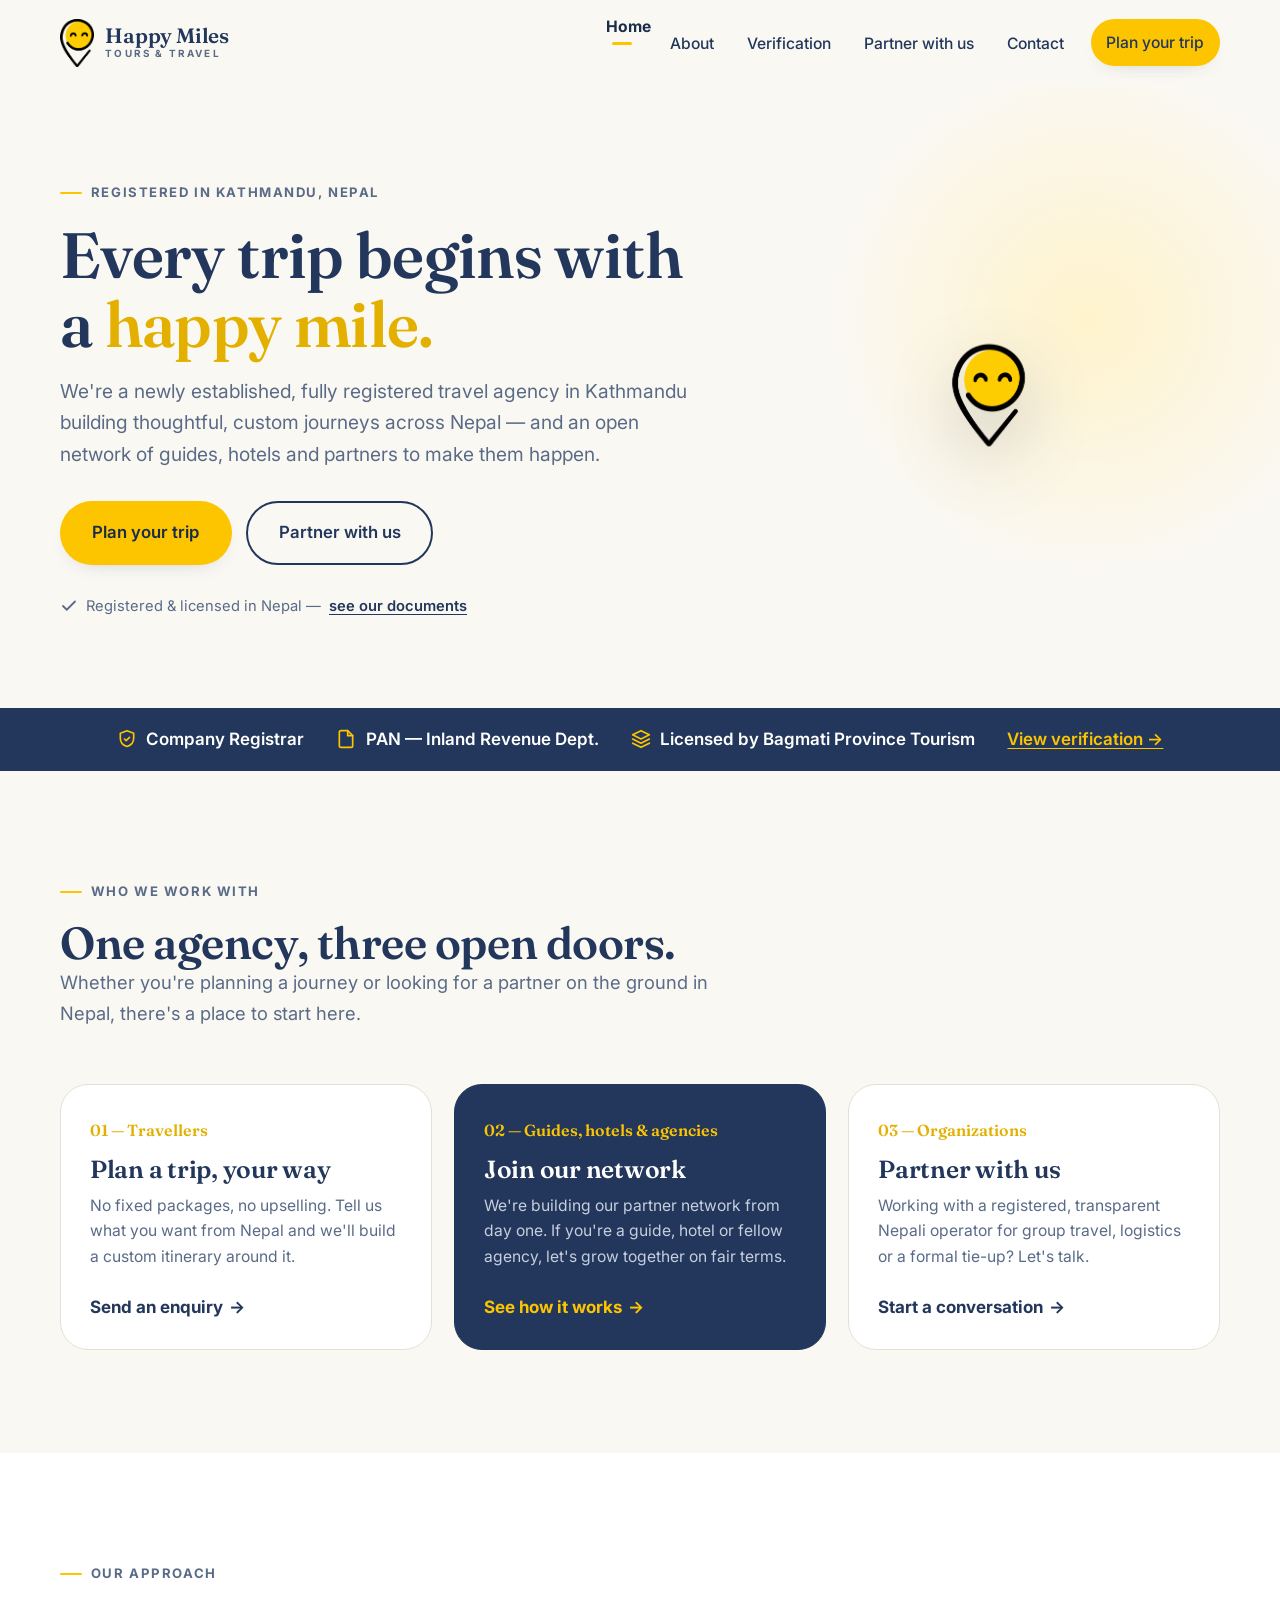
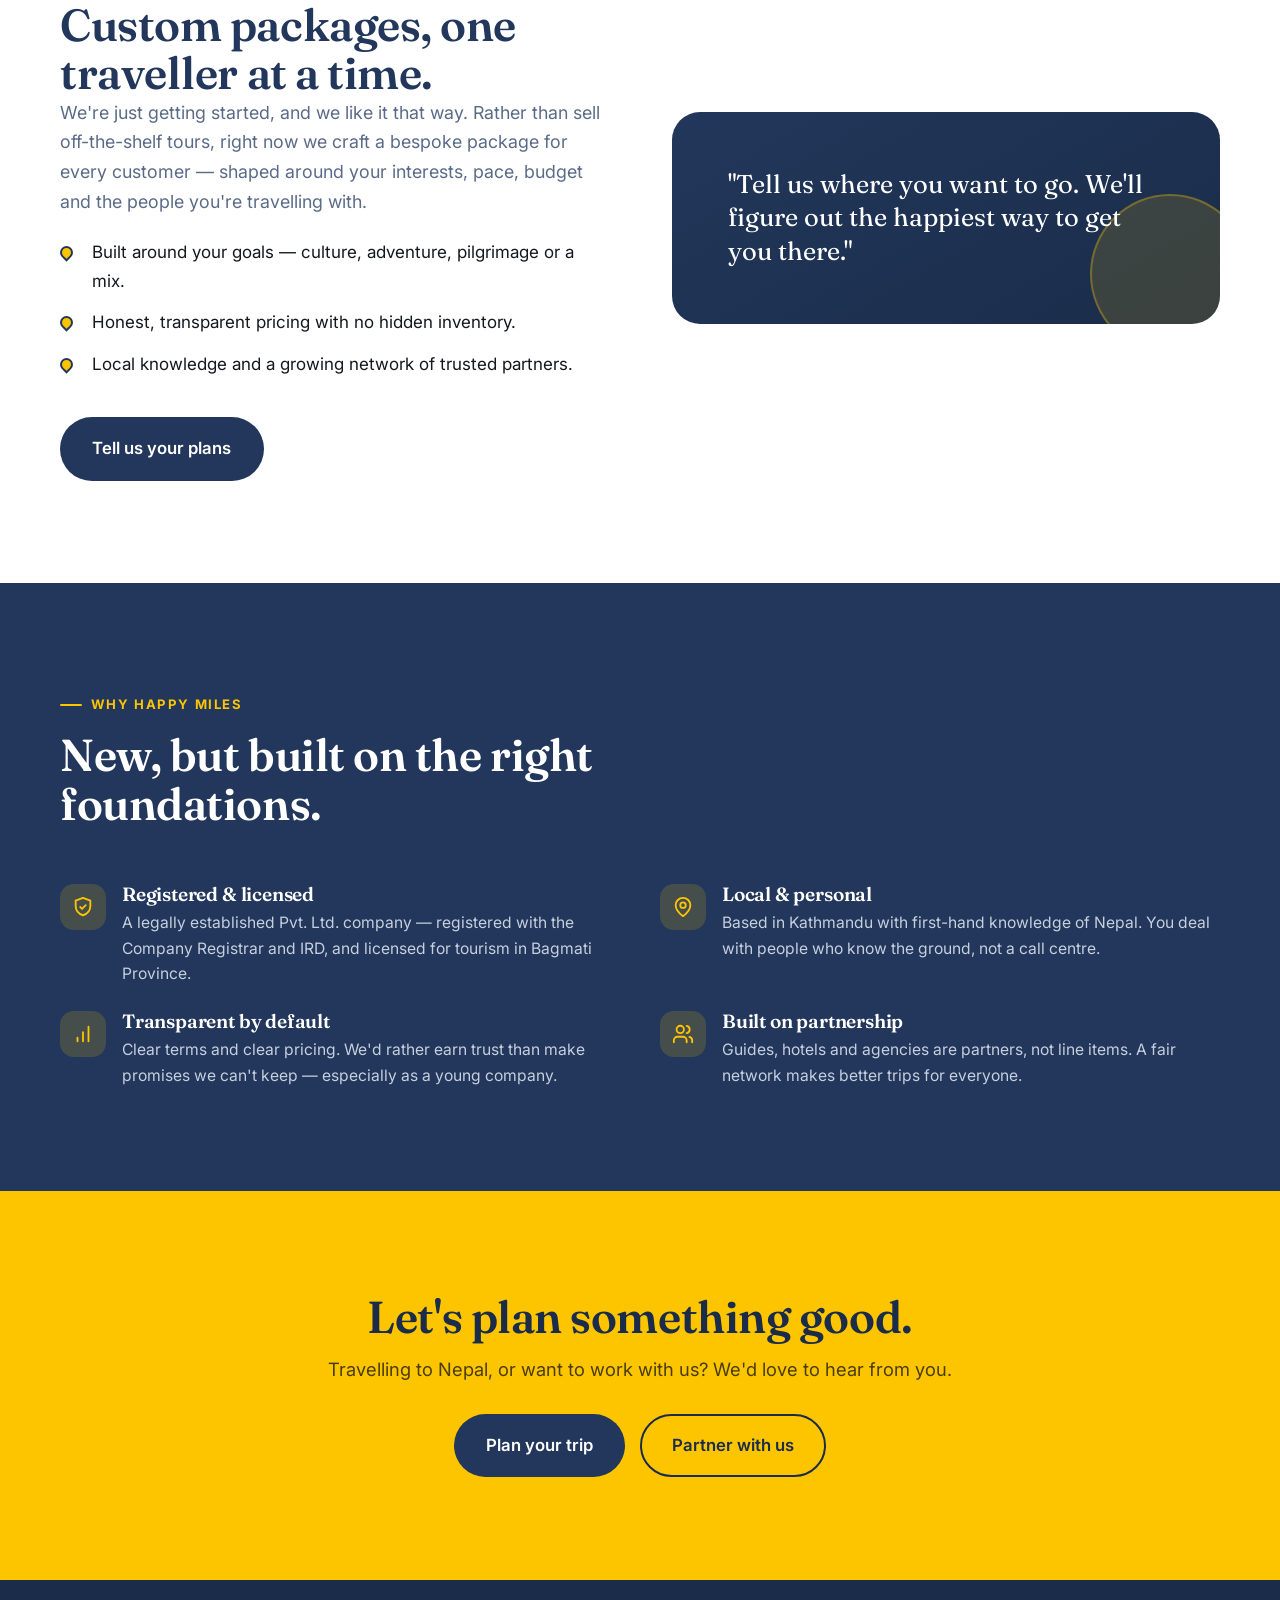
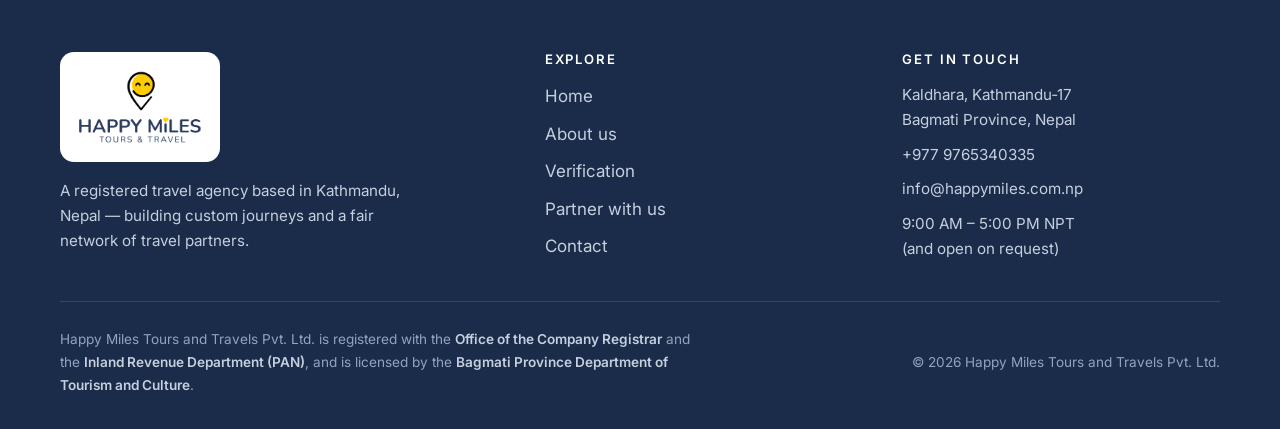
==== commit 2b055570: "Draft Website" ====
--- a/index.html
+++ b/index.html
@@ -1,682 +1,282 @@
 <!DOCTYPE html>
 <html lang="en">
 <head>
-    <meta charset="UTF-8">
-    <meta name="viewport" content="width=device-width, initial-scale=1.0">
-    <title>Happy Miles Travel and Tours Pvt. Ltd. - Explore Nepal's Wonders | Buddhist, Hindu & Adventure Tours</title>
-    <meta name="description" content="Premier Nepal travel agency specializing in Buddhist pilgrimage, Hindu religious tours, and thrilling adventure activities. Expert guides, vehicle rental, visa assistance.">
-    <meta name="keywords" content="Nepal travel, Buddhist tours, Hindu pilgrimage, adventure travel, Everest Base Camp, Lumbini, Pashupatinath, trekking, rafting, bungee jumping">
-    <link rel="stylesheet" href="style.css">
+  <meta charset="UTF-8">
+  <meta name="viewport" content="width=device-width, initial-scale=1.0">
+  <title>Happy Miles Tours and Travels Pvt. Ltd. — Registered Travel Agency in Kathmandu, Nepal</title>
+  <meta name="description" content="Happy Miles Tours and Travels is a licensed, newly established travel agency in Kathmandu, Nepal. We build custom trips for travellers and welcome partnerships with guides, hotels, agencies and organizations.">
+  <link rel="canonical" href="https://happymiles.com.np/">
+
+  <!-- Open Graph / Twitter -->
+  <meta property="og:type" content="website">
+  <meta property="og:site_name" content="Happy Miles Tours and Travels">
+  <meta property="og:title" content="Happy Miles Tours and Travels — Registered Travel Agency in Kathmandu, Nepal">
+  <meta property="og:description" content="A licensed, newly established travel agency in Kathmandu. Custom trips for travellers; partnerships for guides, hotels, agencies and organizations.">
+  <meta property="og:url" content="https://happymiles.com.np/">
+  <meta property="og:image" content="https://happymiles.com.np/img/Logo_with_Name.png">
+  <meta property="og:locale" content="en_US">
+  <meta name="twitter:card" content="summary_large_image">
+  <meta name="twitter:title" content="Happy Miles Tours and Travels — Kathmandu, Nepal">
+  <meta name="twitter:description" content="Licensed travel agency in Kathmandu. Custom trips and partnership opportunities.">
+  <meta name="twitter:image" content="https://happymiles.com.np/img/Logo_with_Name.png">
+
+  <meta name="theme-color" content="#22375B">
+  <link rel="icon" href="favicon.ico" sizes="any">
+  <link rel="icon" type="image/png" href="img/favicon-32.png" sizes="32x32">
+  <link rel="apple-touch-icon" href="img/apple-touch-icon.png">
+
+  <link rel="preconnect" href="https://fonts.googleapis.com">
+  <link rel="preconnect" href="https://fonts.gstatic.com" crossorigin>
+  <link rel="stylesheet" href="https://fonts.googleapis.com/css2?family=Fraunces:opsz,wght@9..144,400;9..144,600;9..144,700&family=Inter:wght@400;500;600;700&display=swap">
+  <link rel="stylesheet" href="css/style.css">
+
+  <!-- Structured data: business, organization, website -->
+  <script type="application/ld+json">
+  {
+    "@context": "https://schema.org",
+    "@graph": [
+      {
+        "@type": "TravelAgency",
+        "@id": "https://happymiles.com.np/#business",
+        "name": "Happy Miles Tours and Travels Pvt. Ltd.",
+        "alternateName": "Happy Miles Tours & Travel",
+        "url": "https://happymiles.com.np/",
+        "logo": "https://happymiles.com.np/img/Logo_with_Name.png",
+        "image": "https://happymiles.com.np/img/Logo_with_Name.png",
+        "email": "info@happymiles.com.np",
+        "telephone": "+977-9765340335",
+        "priceRange": "$$",
+        "address": {
+          "@type": "PostalAddress",
+          "streetAddress": "Kaldhara, Ward 17",
+          "addressLocality": "Kathmandu",
+          "addressRegion": "Bagmati Province",
+          "addressCountry": "NP"
+        },
+        "areaServed": { "@type": "Country", "name": "Nepal" },
+        "openingHoursSpecification": [{
+          "@type": "OpeningHoursSpecification",
+          "dayOfWeek": ["Monday","Tuesday","Wednesday","Thursday","Friday"],
+          "opens": "09:00",
+          "closes": "17:00"
+        }],
+        "slogan": "Your Journey, Our Passion"
+      },
+      {
+        "@type": "Organization",
+        "@id": "https://happymiles.com.np/#org",
+        "name": "Happy Miles Tours and Travels Pvt. Ltd.",
+        "url": "https://happymiles.com.np/",
+        "logo": "https://happymiles.com.np/img/Logo_with_Name.png"
+      },
+      {
+        "@type": "WebSite",
+        "@id": "https://happymiles.com.np/#website",
+        "url": "https://happymiles.com.np/",
+        "name": "Happy Miles Tours and Travels",
+        "publisher": { "@id": "https://happymiles.com.np/#org" },
+        "inLanguage": "en"
+      }
+    ]
+  }
+  </script>
 </head>
 <body>
-    <!-- Header -->
-    <header class="header">
-        <nav class="navbar">
-            <div class="container">
-                <div class="nav-brand">
-                    <h2>Happy Miles Travel & Tours</h2>
-                    <span class="tagline">Pvt. Ltd.</span>
-                </div>
-                <ul class="nav-menu">
-                    <li><a href="#home" class="nav-link">Home</a></li>
-                    <li><a href="#tours" class="nav-link">Tours</a></li>
-                    <li><a href="#services" class="nav-link">Services</a></li>
-                    <li><a href="#destinations" class="nav-link">Destinations</a></li>
-                    <li><a href="#blog" class="nav-link">Blog</a></li>
-                    <li><a href="#contact" class="nav-link">Contact</a></li>
-                </ul>
-                <button class="mobile-menu-btn">
-                    <span></span>
-                    <span></span>
-                    <span></span>
-                </button>
-            </div>
-        </nav>
-    </header>
-
-    <!-- Hero Section -->
-    <section id="home" class="hero">
-        <div class="hero-content">
-            <h1>Explore Nepal's Wonders</h1>
-            <p class="hero-subtitle">Your Journey, Our Passion</p>
-            <p class="hero-description">Premier travel agency specializing in Buddhist pilgrimage, Hindu religious tours, and thrilling adventure activities across Nepal</p>
-            <div class="hero-buttons">
-                <a href="#tours" class="btn btn--primary btn--lg">Explore Tours</a>
-                <a href="#contact" class="btn btn--outline btn--lg">Plan Your Trip</a>
-            </div>
-        </div>
-    </section>
-
-    <!-- About Section -->
-    <section id="about" class="about">
-        <div class="container">
-            <div class="section-header">
-                <h2>Why Choose Happy Miles?</h2>
-                <p>We are Nepal's trusted travel partner with years of experience in creating unforgettable journeys</p>
-            </div>
-            <div class="about-grid">
-                <div class="about-card">
-                    <div class="about-icon">🏔️</div>
-                    <h3>Expert Local Knowledge</h3>
-                    <p>Deep understanding of Nepal's culture, traditions, and hidden gems</p>
-                </div>
-                <div class="about-card">
-                    <div class="about-icon">🎯</div>
-                    <h3>Customized Experiences</h3>
-                    <p>Tailored packages for Buddhist pilgrimage, Hindu tours, and adventure activities</p>
-                </div>
-                <div class="about-card">
-                    <div class="about-icon">🛡️</div>
-                    <h3>Safety & Reliability</h3>
-                    <p>Professional guides, quality vehicles, and comprehensive travel insurance</p>
-                </div>
-                <div class="about-card">
-                    <div class="about-icon">💯</div>
-                    <h3>Complete Service</h3>
-                    <p>From visa assistance to accommodation - we handle everything</p>
-                </div>
-            </div>
-        </div>
-    </section>
-
-    <!-- Tour Packages Section -->
-    <section id="tours" class="tours">
-        <div class="container">
-            <div class="section-header">
-                <h2>Our Tour Packages</h2>
-                <p>Discover Nepal through our carefully crafted tour experiences</p>
-            </div>
-
-            <!-- Tour Categories -->
-            <div class="tour-tabs">
-                <button class="tab-btn active" data-category="buddhist">Buddhist Tours</button>
-                <button class="tab-btn" data-category="hindu">Hindu Pilgrimage</button>
-                <button class="tab-btn" data-category="adventure">Adventure Tours</button>
-            </div>
-
-            <!-- Buddhist Tours -->
-            <div class="tour-content active" id="buddhist">
-                <div class="tour-grid">
-                    <div class="tour-card">
-                        <div class="tour-header">
-                            <h3>Sacred Buddhist Circuit</h3>
-                            <div class="tour-price">From USD 650</div>
-                        </div>
-                        <div class="tour-details">
-                            <div class="tour-meta">
-                                <span class="duration">7 Days / 6 Nights</span>
-                                <span class="difficulty easy">Easy</span>
-                            </div>
-                            <ul class="tour-highlights">
-                                <li>Lumbini - Buddha's Birthplace</li>
-                                <li>Boudhanath Stupa</li>
-                                <li>Swayambhunath</li>
-                                <li>Namobuddha</li>
-                                <li>Kopan Monastery</li>
-                            </ul>
-                            <div class="tour-timing">Best Time: Oct-May</div>
-                            <button class="btn btn--primary btn--full-width">View Details</button>
-                        </div>
-                    </div>
-
-                    <div class="tour-card">
-                        <div class="tour-header">
-                            <h3>Himalayan Buddhist Pilgrimage</h3>
-                            <div class="tour-price">From USD 1,200</div>
-                        </div>
-                        <div class="tour-details">
-                            <div class="tour-meta">
-                                <span class="duration">10 Days / 9 Nights</span>
-                                <span class="difficulty moderate">Moderate</span>
-                            </div>
-                            <ul class="tour-highlights">
-                                <li>Muktinath Temple</li>
-                                <li>Tibetan Monasteries</li>
-                                <li>Upper Mustang</li>
-                                <li>Lo Manthang</li>
-                                <li>Meditation Retreats</li>
-                            </ul>
-                            <div class="tour-timing">Best Time: Mar-Nov</div>
-                            <button class="btn btn--primary btn--full-width">View Details</button>
-                        </div>
-                    </div>
-
-                    <div class="tour-card">
-                        <div class="tour-header">
-                            <h3>Complete Buddhist Heritage Tour</h3>
-                            <div class="tour-price">From USD 1,650</div>
-                        </div>
-                        <div class="tour-details">
-                            <div class="tour-meta">
-                                <span class="duration">14 Days / 13 Nights</span>
-                                <span class="difficulty easy-moderate">Easy-Moderate</span>
-                            </div>
-                            <ul class="tour-highlights">
-                                <li>All major Buddhist sites</li>
-                                <li>Meditation sessions</li>
-                                <li>Monastery visits</li>
-                                <li>Cultural immersion</li>
-                                <li>Spiritual guidance</li>
-                            </ul>
-                            <div class="tour-timing">Best Time: Oct-May</div>
-                            <button class="btn btn--primary btn--full-width">View Details</button>
-                        </div>
-                    </div>
-                </div>
-            </div>
-
-            <!-- Hindu Tours -->
-            <div class="tour-content" id="hindu">
-                <div class="tour-grid">
-                    <div class="tour-card">
-                        <div class="tour-header">
-                            <h3>Char Dham Yatra Nepal</h3>
-                            <div class="tour-price">From USD 750</div>
-                        </div>
-                        <div class="tour-details">
-                            <div class="tour-meta">
-                                <span class="duration">8 Days / 7 Nights</span>
-                                <span class="difficulty moderate">Moderate</span>
-                            </div>
-                            <ul class="tour-highlights">
-                                <li>Pashupatinath Temple</li>
-                                <li>Muktinath Temple</li>
-                                <li>Janakpurdham</li>
-                                <li>Manakamana Temple</li>
-                                <li>Gosainkunda Lake</li>
-                            </ul>
-                            <div class="tour-timing">Best Time: Mar-May, Sep-Nov</div>
-                            <button class="btn btn--primary btn--full-width">View Details</button>
-                        </div>
-                    </div>
-
-                    <div class="tour-card">
-                        <div class="tour-header">
-                            <h3>Sacred Hindu Pilgrimage</h3>
-                            <div class="tour-price">From USD 950</div>
-                        </div>
-                        <div class="tour-details">
-                            <div class="tour-meta">
-                                <span class="duration">12 Days / 11 Nights</span>
-                                <span class="difficulty moderate">Moderate</span>
-                            </div>
-                            <ul class="tour-highlights">
-                                <li>Halesi Mahadev</li>
-                                <li>Pathibhara Devi</li>
-                                <li>Dakshinkali</li>
-                                <li>Changu Narayan</li>
-                                <li>Religious ceremonies</li>
-                            </ul>
-                            <div class="tour-timing">Best Time: Oct-May</div>
-                            <button class="btn btn--primary btn--full-width">View Details</button>
-                        </div>
-                    </div>
-
-                    <div class="tour-card">
-                        <div class="tour-header">
-                            <h3>Divine Heritage Circuit</h3>
-                            <div class="tour-price">From USD 550</div>
-                        </div>
-                        <div class="tour-details">
-                            <div class="tour-meta">
-                                <span class="duration">6 Days / 5 Nights</span>
-                                <span class="difficulty easy">Easy</span>
-                            </div>
-                            <ul class="tour-highlights">
-                                <li>Kathmandu temples</li>
-                                <li>Bhaktapur Durbar Square</li>
-                                <li>Patan temples</li>
-                                <li>Spiritual rituals</li>
-                                <li>Cultural experiences</li>
-                            </ul>
-                            <div class="tour-timing">Best Time: Year-round</div>
-                            <button class="btn btn--primary btn--full-width">View Details</button>
-                        </div>
-                    </div>
-                </div>
-            </div>
-
-            <!-- Adventure Tours -->
-            <div class="tour-content" id="adventure">
-                <div class="tour-grid">
-                    <div class="tour-card">
-                        <div class="tour-header">
-                            <h3>Ultimate Nepal Adventure</h3>
-                            <div class="tour-price">From USD 2,200</div>
-                        </div>
-                        <div class="tour-details">
-                            <div class="tour-meta">
-                                <span class="duration">14 Days / 13 Nights</span>
-                                <span class="difficulty challenging">Challenging</span>
-                            </div>
-                            <ul class="tour-highlights">
-                                <li>Everest Base Camp Trek</li>
-                                <li>Bungee Jumping</li>
-                                <li>White Water Rafting</li>
-                                <li>Paragliding</li>
-                                <li>Jungle Safari</li>
-                            </ul>
-                            <div class="tour-timing">Best Time: Mar-May, Sep-Nov</div>
-                            <button class="btn btn--primary btn--full-width">View Details</button>
-                        </div>
-                    </div>
-
-                    <div class="tour-card">
-                        <div class="tour-header">
-                            <h3>Adrenaline Rush Package</h3>
-                            <div class="tour-price">From USD 800</div>
-                        </div>
-                        <div class="tour-details">
-                            <div class="tour-meta">
-                                <span class="duration">7 Days / 6 Nights</span>
-                                <span class="difficulty moderate-hard">Moderate-Hard</span>
-                            </div>
-                            <ul class="tour-highlights">
-                                <li>Bungee Jumping</li>
-                                <li>Canyon Swinging</li>
-                                <li>Zip Lining</li>
-                                <li>Mountain Biking</li>
-                                <li>Rock Climbing</li>
-                            </ul>
-                            <div class="tour-timing">Best Time: Oct-May</div>
-                            <button class="btn btn--primary btn--full-width">View Details</button>
-                        </div>
-                    </div>
-
-                    <div class="tour-card">
-                        <div class="tour-header">
-                            <h3>Himalayan Trekking Adventure</h3>
-                            <div class="tour-price">From USD 1,100</div>
-                        </div>
-                        <div class="tour-details">
-                            <div class="tour-meta">
-                                <span class="duration">12 Days / 11 Nights</span>
-                                <span class="difficulty moderate">Moderate</span>
-                            </div>
-                            <ul class="tour-highlights">
-                                <li>Annapurna Circuit</li>
-                                <li>Ghorepani Poon Hill</li>
-                                <li>Natural hot springs</li>
-                                <li>Mountain villages</li>
-                                <li>Sunrise views</li>
-                            </ul>
-                            <div class="tour-timing">Best Time: Mar-May, Sep-Dec</div>
-                            <button class="btn btn--primary btn--full-width">View Details</button>
-                        </div>
-                    </div>
-
-                    <div class="tour-card">
-                        <div class="tour-header">
-                            <h3>Water & Wildlife Safari</h3>
-                            <div class="tour-price">From USD 650</div>
-                        </div>
-                        <div class="tour-details">
-                            <div class="tour-meta">
-                                <span class="duration">8 Days / 7 Nights</span>
-                                <span class="difficulty easy-moderate">Easy-Moderate</span>
-                            </div>
-                            <ul class="tour-highlights">
-                                <li>Chitwan Jungle Safari</li>
-                                <li>Trishuli River Rafting</li>
-                                <li>Elephant rides</li>
-                                <li>Rhino spotting</li>
-                                <li>Canoe rides</li>
-                            </ul>
-                            <div class="tour-timing">Best Time: Oct-Apr</div>
-                            <button class="btn btn--primary btn--full-width">View Details</button>
-                        </div>
-                    </div>
-                </div>
-            </div>
-        </div>
-    </section>
-
-    <!-- Services Section -->
-    <section id="services" class="services">
-        <div class="container">
-            <div class="section-header">
-                <h2>Our Services</h2>
-                <p>Complete travel solutions for your Nepal journey</p>
-            </div>
-            <div class="services-grid">
-                <div class="service-card">
-                    <div class="service-icon">✈️</div>
-                    <h3>Flight & Train Ticketing</h3>
-                    <p>Domestic and international flight bookings with competitive rates</p>
-                </div>
-                <div class="service-card">
-                    <div class="service-icon">🚐</div>
-                    <h3>Vehicle Rental</h3>
-                    <p>Buses, mini buses, 4x4 vehicles, and cars with professional drivers</p>
-                </div>
-                <div class="service-card">
-                    <div class="service-icon">📋</div>
-                    <h3>Visa Assistance</h3>
-                    <p>Complete documentation support and visa processing services</p>
-                </div>
-                <div class="service-card">
-                    <div class="service-icon">🏨</div>
-                    <h3>Hotel Booking</h3>
-                    <p>Accommodation arrangements from budget to luxury hotels</p>
-                </div>
-                <div class="service-card">
-                    <div class="service-icon">🎒</div>
-                    <h3>Trekking Guides</h3>
-                    <p>Experienced local guides for safe and memorable trekking adventures</p>
-                </div>
-                <div class="service-card">
-                    <div class="service-icon">🛡️</div>
-                    <h3>Travel Insurance</h3>
-                    <p>Comprehensive travel and adventure insurance coverage</p>
-                </div>
-            </div>
-        </div>
-    </section>
-
-    <!-- Vehicle Rental Section -->
-    <section class="vehicle-rental">
-        <div class="container">
-            <div class="section-header">
-                <h2>Vehicle Rental Options</h2>
-                <p>Choose the perfect vehicle for your Nepal journey</p>
-            </div>
-            <div class="vehicle-grid">
-                <div class="vehicle-card">
-                    <h3>Tourist Bus (35-45 seats)</h3>
-                    <div class="vehicle-price">USD 150-200 / day</div>
-                    <ul class="vehicle-features">
-                        <li>AC</li>
-                        <li>Comfortable seating</li>
-                        <li>Professional driver</li>
-                        <li>Insurance included</li>
-                    </ul>
-                    <button class="btn btn--outline btn--full-width">Book Now</button>
-                </div>
-                <div class="vehicle-card">
-                    <h3>Mini Bus (15-20 seats)</h3>
-                    <div class="vehicle-price">USD 100-130 / day</div>
-                    <ul class="vehicle-features">
-                        <li>AC</li>
-                        <li>Music system</li>
-                        <li>Experienced driver</li>
-                        <li>Fuel included</li>
-                    </ul>
-                    <button class="btn btn--outline btn--full-width">Book Now</button>
-                </div>
-                <div class="vehicle-card">
-                    <h3>4x4 Jeep/SUV</h3>
-                    <div class="vehicle-price">USD 80-120 / day</div>
-                    <ul class="vehicle-features">
-                        <li>Off-road capable</li>
-                        <li>Mountain terrain suitable</li>
-                        <li>Driver included</li>
-                        <li>Insurance covered</li>
-                    </ul>
-                    <button class="btn btn--outline btn--full-width">Book Now</button>
-                </div>
-                <div class="vehicle-card">
-                    <h3>Private Car (Sedan)</h3>
-                    <div class="vehicle-price">USD 60-80 / day</div>
-                    <ul class="vehicle-features">
-                        <li>AC</li>
-                        <li>Comfortable for families</li>
-                        <li>City & highway travel</li>
-                        <li>Professional driver</li>
-                    </ul>
-                    <button class="btn btn--outline btn--full-width">Book Now</button>
-                </div>
-            </div>
-        </div>
-    </section>
-
-    <!-- Visa Information Section -->
-    <section class="visa-info">
-        <div class="container">
-            <div class="section-header">
-                <h2>Nepal Visa Information</h2>
-                <p>Everything you need to know about Nepal tourist visa</p>
-            </div>
-            <div class="visa-grid">
-                <div class="visa-card">
-                    <h3>Tourist Visa Fees</h3>
-                    <div class="visa-prices">
-                        <div class="visa-option">
-                            <span class="visa-duration">15 Days</span>
-                            <span class="visa-price">USD 30</span>
-                        </div>
-                        <div class="visa-option">
-                            <span class="visa-duration">30 Days</span>
-                            <span class="visa-price">USD 50</span>
-                        </div>
-                        <div class="visa-option">
-                            <span class="visa-duration">90 Days</span>
-                            <span class="visa-price">USD 125</span>
-                        </div>
-                    </div>
-                    <p class="visa-note">Visa on arrival available at Tribhuvan International Airport</p>
-                </div>
-                <div class="visa-card">
-                    <h3>Requirements</h3>
-                    <ul class="visa-requirements">
-                        <li>Passport valid for 6+ months</li>
-                        <li>2 passport photos</li>
-                        <li>Completed application form</li>
-                        <li>Payment in USD</li>
-                    </ul>
-                    <h4>Free Visa</h4>
-                    <ul class="visa-free">
-                        <li>SAARC citizens (30 days)</li>
-                        <li>Chinese nationals</li>
-                        <li>Children under 10</li>
-                    </ul>
-                </div>
-            </div>
-        </div>
-    </section>
-
-    <!-- Popular Destinations Section -->
-    <section id="destinations" class="destinations">
-        <div class="container">
-            <div class="section-header">
-                <h2>Popular Destinations</h2>
-                <p>Discover Nepal's most sought-after travel destinations</p>
-            </div>
-            <div class="destinations-grid">
-                <div class="destination-card">
-                    <h3>Lumbini</h3>
-                    <span class="destination-category buddhist-tag">Buddhist</span>
-                    <p>Birthplace of Lord Buddha, UNESCO World Heritage Site</p>
-                </div>
-                <div class="destination-card">
-                    <h3>Pashupatinath</h3>
-                    <span class="destination-category hindu-tag">Hindu</span>
-                    <p>Sacred Shiva temple, UNESCO World Heritage Site</p>
-                </div>
-                <div class="destination-card">
-                    <h3>Everest Base Camp</h3>
-                    <span class="destination-category adventure-tag">Adventure</span>
-                    <p>World's highest mountain base camp trekking</p>
-                </div>
-                <div class="destination-card">
-                    <h3>Chitwan National Park</h3>
-                    <span class="destination-category adventure-tag">Adventure</span>
-                    <p>Wildlife safari, rhinos, tigers, elephants</p>
-                </div>
-                <div class="destination-card">
-                    <h3>Pokhara</h3>
-                    <span class="destination-category adventure-tag">Adventure</span>
-                    <p>Lakes, paragliding, bungee jumping, mountain views</p>
-                </div>
-                <div class="destination-card">
-                    <h3>Muktinath</h3>
-                    <span class="destination-category mixed-tag">Hindu & Buddhist</span>
-                    <p>Sacred temple at 3,710m altitude</p>
-                </div>
-            </div>
-        </div>
-    </section>
-
-    <!-- Blog Section -->
-    <section id="blog" class="blog">
-        <div class="container">
-            <div class="section-header">
-                <h2>Travel Blog & Tips</h2>
-                <p>Expert insights and travel guides for Nepal</p>
-            </div>
-            <div class="blog-grid">
-                <article class="blog-card">
-                    <h3>Best Time to Visit Nepal for Different Activities</h3>
-                    <p>Discover the optimal seasons for trekking, pilgrimage, and adventure activities in Nepal.</p>
-                    <div class="blog-meta">
-                        <span class="blog-date">Sep 20, 2025</span>
-                        <a href="#" class="blog-link">Read More →</a>
-                    </div>
-                </article>
-                <article class="blog-card">
-                    <h3>Buddhist Pilgrimage Sites: A Complete Guide</h3>
-                    <p>Comprehensive guide to Nepal's most sacred Buddhist sites and pilgrimage routes.</p>
-                    <div class="blog-meta">
-                        <span class="blog-date">Sep 18, 2025</span>
-                        <a href="#" class="blog-link">Read More →</a>
-                    </div>
-                </article>
-                <article class="blog-card">
-                    <h3>Adventure Activities in Nepal: Ultimate Guide</h3>
-                    <p>From bungee jumping to Everest Base Camp - your complete adventure travel guide.</p>
-                    <div class="blog-meta">
-                        <span class="blog-date">Sep 15, 2025</span>
-                        <a href="#" class="blog-link">Read More →</a>
-                    </div>
-                </article>
-                <article class="blog-card">
-                    <h3>Nepal Travel Tips for First-Time Visitors</h3>
-                    <p>Essential tips and cultural insights for your first journey to Nepal.</p>
-                    <div class="blog-meta">
-                        <span class="blog-date">Sep 12, 2025</span>
-                        <a href="#" class="blog-link">Read More →</a>
-                    </div>
-                </article>
-            </div>
-        </div>
-    </section>
-
-    <!-- Contact Section -->
-    <section id="contact" class="contact">
-        <div class="container">
-            <div class="section-header">
-                <h2>Plan Your Journey</h2>
-                <p>Get in touch with our travel experts</p>
-            </div>
-            <div class="contact-grid">
-                <div class="contact-info">
-                    <h3>Contact Information</h3>
-                    <div class="contact-item">
-                        <strong>Address:</strong>
-                        <p>Thamel, Kathmandu, Nepal</p>
-                    </div>
-                    <div class="contact-item">
-                        <strong>Phone:</strong>
-                        <p>+977-1-4700000</p>
-                    </div>
-                    <div class="contact-item">
-                        <strong>Email:</strong>
-                        <p>info@happymiles.com.np</p>
-                    </div>
-                    <div class="contact-item">
-                        <strong>Office Hours:</strong>
-                        <p>Sunday - Friday: 9:00 AM - 6:00 PM<br>
-                        Saturday: 9:00 AM - 4:00 PM</p>
-                    </div>
-                </div>
-                <form class="contact-form">
-                    <div class="form-group">
-                        <label class="form-label" for="name">Full Name *</label>
-                        <input type="text" id="name" name="name" class="form-control" required>
-                    </div>
-                    <div class="form-group">
-                        <label class="form-label" for="email">Email Address *</label>
-                        <input type="email" id="email" name="email" class="form-control" required>
-                    </div>
-                    <div class="form-group">
-                        <label class="form-label" for="phone">Phone Number</label>
-                        <input type="tel" id="phone" name="phone" class="form-control">
-                    </div>
-                    <div class="form-group">
-                        <label class="form-label" for="tour-interest">Tour Interest</label>
-                        <select id="tour-interest" name="tour-interest" class="form-control">
-                            <option value="">Select Tour Type</option>
-                            <option value="buddhist">Buddhist Tours</option>
-                            <option value="hindu">Hindu Pilgrimage</option>
-                            <option value="adventure">Adventure Tours</option>
-                            <option value="custom">Custom Package</option>
-                        </select>
-                    </div>
-                    <div class="form-group">
-                        <label class="form-label" for="message">Message *</label>
-                        <textarea id="message" name="message" rows="4" class="form-control" placeholder="Tell us about your travel plans..." required></textarea>
-                    </div>
-                    <button type="submit" class="btn btn--primary btn--full-width">Send Inquiry</button>
-                </form>
-            </div>
-        </div>
-    </section>
-
-    <!-- Footer -->
-    <footer class="footer">
-        <div class="container">
-            <div class="footer-content">
-                <div class="footer-section">
-                    <h3>Happy Miles Travel & Tours Pvt. Ltd.</h3>
-                    <p>Your trusted partner for exploring Nepal's Buddhist heritage, Hindu pilgrimage sites, and thrilling adventures.</p>
-                    <div class="social-links">
-                        <a href="#" target="_blank">Facebook</a>
-                        <a href="#" target="_blank">Instagram</a>
-                        <a href="#" target="_blank">YouTube</a>
-                        <a href="#" target="_blank">TripAdvisor</a>
-                    </div>
-                </div>
-                <div class="footer-section">
-                    <h4>Quick Links</h4>
-                    <ul class="footer-links">
-                        <li><a href="#tours">Tour Packages</a></li>
-                        <li><a href="#services">Our Services</a></li>
-                        <li><a href="#destinations">Destinations</a></li>
-                        <li><a href="#blog">Travel Blog</a></li>
-                        <li><a href="#contact">Contact Us</a></li>
-                    </ul>
-                </div>
-                <div class="footer-section">
-                    <h4>Tour Categories</h4>
-                    <ul class="footer-links">
-                        <li><a href="#">Buddhist Pilgrimage</a></li>
-                        <li><a href="#">Hindu Religious Tours</a></li>
-                        <li><a href="#">Adventure Tourism</a></li>
-                        <li><a href="#">Cultural Tours</a></li>
-                        <li><a href="#">Trekking & Hiking</a></li>
-                    </ul>
-                </div>
-                <div class="footer-section">
-                    <h4>Services</h4>
-                    <ul class="footer-links">
-                        <li><a href="#">Vehicle Rental</a></li>
-                        <li><a href="#">Visa Assistance</a></li>
-                        <li><a href="#">Hotel Booking</a></li>
-                        <li><a href="#">Flight Ticketing</a></li>
-                        <li><a href="#">Travel Insurance</a></li>
-                    </ul>
-                </div>
-            </div>
-            <div class="footer-bottom">
-                <p>&copy; 2025 Happy Miles Travel and Tours Pvt. Ltd. All rights reserved.</p>
-                <div class="footer-legal">
-                    <a href="#">Privacy Policy</a>
-                    <a href="#">Terms of Service</a>
-                    <a href="#">Refund Policy</a>
-                </div>
-            </div>
-        </div>
-    </footer>
-
-    <script src="app.js"></script>
+  <a class="skip-link" href="#main">Skip to content</a>
+
+  <!-- ============ HEADER ============ -->
+  <header class="site-header">
+    <div class="wrap nav">
+      <a class="brand" href="index.html" aria-label="Happy Miles Tours and Travels — home">
+        <img src="img/pin.png" alt="" width="34" height="48">
+        <span class="brand-text">
+          <span class="brand-name">Happy Miles</span>
+          <span class="brand-sub">Tours &amp; Travel</span>
+        </span>
+      </a>
+      <nav aria-label="Primary">
+        <button class="nav-toggle" aria-expanded="false" aria-controls="nav-menu" aria-label="Toggle menu"><span></span></button>
+        <ul class="nav-menu" id="nav-menu">
+          <li><a href="index.html" aria-current="page">Home</a></li>
+          <li><a href="about.html">About</a></li>
+          <li><a href="verification.html">Verification</a></li>
+          <li><a href="partners.html">Partner with us</a></li>
+          <li><a href="contact.html">Contact</a></li>
+          <li class="nav-cta"><a class="btn btn--primary" href="contact.html">Plan your trip</a></li>
+        </ul>
+      </nav>
+    </div>
+  </header>
+
+  <main id="main">
+    <!-- ============ HERO ============ -->
+    <section class="hero">
+      <div class="wrap hero-inner">
+        <div>
+          <span class="eyebrow">Registered in Kathmandu, Nepal</span>
+          <h1>Every trip begins with a <span class="accent">happy mile.</span></h1>
+          <p class="hero-lead">We're a newly established, fully registered travel agency in Kathmandu building thoughtful, custom journeys across Nepal — and an open network of guides, hotels and partners to make them happen.</p>
+          <div class="hero-actions">
+            <a class="btn btn--primary btn--lg" href="contact.html">Plan your trip</a>
+            <a class="btn btn--ghost btn--lg" href="partners.html">Partner with us</a>
+          </div>
+          <p class="hero-note">
+            <svg width="18" height="18" viewBox="0 0 24 24" fill="none" stroke="currentColor" stroke-width="2.4" stroke-linecap="round" stroke-linejoin="round" aria-hidden="true"><path d="M20 6 9 17l-5-5"/></svg>
+            Registered &amp; licensed in Nepal — <a href="verification.html" style="color:var(--navy);font-weight:600;text-decoration:underline;text-underline-offset:3px;">see our documents</a>
+          </p>
+        </div>
+        <div class="hero-art">
+          <img src="img/Logo_No_Name.png" alt="Happy Miles map-pin logo" width="340" height="340" fetchpriority="high">
+        </div>
+      </div>
+    </section>
+
+    <!-- ============ TRUST STRIP ============ -->
+    <section class="trust">
+      <div class="wrap trust-inner">
+        <span class="trust-badge">
+          <svg width="20" height="20" viewBox="0 0 24 24" fill="none" stroke="currentColor" stroke-width="2" stroke-linecap="round" stroke-linejoin="round" aria-hidden="true"><path d="M12 2 4 5v6c0 5 3.4 8.6 8 10 4.6-1.4 8-5 8-10V5l-8-3Z"/><path d="m9 12 2 2 4-4"/></svg>
+          Company Registrar
+        </span>
+        <span class="trust-badge">
+          <svg width="20" height="20" viewBox="0 0 24 24" fill="none" stroke="currentColor" stroke-width="2" stroke-linecap="round" stroke-linejoin="round" aria-hidden="true"><path d="M14 2H6a2 2 0 0 0-2 2v16a2 2 0 0 0 2 2h12a2 2 0 0 0 2-2V8z"/><path d="M14 2v6h6"/></svg>
+          PAN — Inland Revenue Dept.
+        </span>
+        <span class="trust-badge">
+          <svg width="20" height="20" viewBox="0 0 24 24" fill="none" stroke="currentColor" stroke-width="2" stroke-linecap="round" stroke-linejoin="round" aria-hidden="true"><path d="M12 2 2 7l10 5 10-5-10-5Z"/><path d="M2 17l10 5 10-5M2 12l10 5 10-5"/></svg>
+          Licensed by Bagmati Province Tourism
+        </span>
+        <span><a href="verification.html">View verification &rarr;</a></span>
+      </div>
+    </section>
+
+    <!-- ============ AUDIENCE PATHS ============ -->
+    <section class="section section--paper">
+      <div class="wrap">
+        <div class="section-head reveal">
+          <span class="eyebrow">Who we work with</span>
+          <h2>One agency, three open doors.</h2>
+          <p>Whether you're planning a journey or looking for a partner on the ground in Nepal, there's a place to start here.</p>
+        </div>
+        <div class="paths">
+          <article class="path reveal">
+            <span class="path-num">01 — Travellers</span>
+            <h3>Plan a trip, your way</h3>
+            <p>No fixed packages, no upselling. Tell us what you want from Nepal and we'll build a custom itinerary around it.</p>
+            <a href="contact.html">Send an enquiry</a>
+          </article>
+          <article class="path path--feature reveal">
+            <span class="path-num">02 — Guides, hotels &amp; agencies</span>
+            <h3>Join our network</h3>
+            <p>We're building our partner network from day one. If you're a guide, hotel or fellow agency, let's grow together on fair terms.</p>
+            <a href="partners.html">See how it works</a>
+          </article>
+          <article class="path reveal">
+            <span class="path-num">03 — Organizations</span>
+            <h3>Partner with us</h3>
+            <p>Working with a registered, transparent Nepali operator for group travel, logistics or a formal tie-up? Let's talk.</p>
+            <a href="partners.html">Start a conversation</a>
+          </article>
+        </div>
+      </div>
+    </section>
+
+    <!-- ============ CUSTOM PACKAGES ============ -->
+    <section class="section section--white">
+      <div class="wrap split">
+        <div class="reveal">
+          <span class="eyebrow">Our approach</span>
+          <h2>Custom packages, one traveller at a time.</h2>
+          <p style="color:var(--navy-soft);font-size:1.12rem;">We're just getting started, and we like it that way. Rather than sell off-the-shelf tours, right now we craft a bespoke package for every customer — shaped around your interests, pace, budget and the people you're travelling with.</p>
+          <ul class="pin-list" style="margin-top:1.4rem;">
+            <li>Built around your goals — culture, adventure, pilgrimage or a mix.</li>
+            <li>Honest, transparent pricing with no hidden inventory.</li>
+            <li>Local knowledge and a growing network of trusted partners.</li>
+          </ul>
+          <a class="btn btn--navy btn--lg" href="contact.html" style="margin-top:1.6rem;">Tell us your plans</a>
+        </div>
+        <div class="split-art reveal">
+          <p class="quote">"Tell us where you want to go. We'll figure out the happiest way to get you there."</p>
+        </div>
+      </div>
+    </section>
+
+    <!-- ============ WHY / VALUES ============ -->
+    <section class="section section--navy">
+      <div class="wrap">
+        <div class="section-head reveal">
+          <span class="eyebrow">Why Happy Miles</span>
+          <h2>New, but built on the right foundations.</h2>
+        </div>
+        <div class="values">
+          <div class="value reveal">
+            <span class="value-ico"><svg width="22" height="22" viewBox="0 0 24 24" fill="none" stroke="currentColor" stroke-width="2" stroke-linecap="round" stroke-linejoin="round"><path d="M12 2 4 5v6c0 5 3.4 8.6 8 10 4.6-1.4 8-5 8-10V5l-8-3Z"/><path d="m9 12 2 2 4-4"/></svg></span>
+            <div><h3>Registered &amp; licensed</h3><p>A legally established Pvt. Ltd. company — registered with the Company Registrar and IRD, and licensed for tourism in Bagmati Province.</p></div>
+          </div>
+          <div class="value reveal">
+            <span class="value-ico"><svg width="22" height="22" viewBox="0 0 24 24" fill="none" stroke="currentColor" stroke-width="2" stroke-linecap="round" stroke-linejoin="round"><path d="M20 10c0 6-8 12-8 12s-8-6-8-12a8 8 0 0 1 16 0Z"/><circle cx="12" cy="10" r="3"/></svg></span>
+            <div><h3>Local &amp; personal</h3><p>Based in Kathmandu with first-hand knowledge of Nepal. You deal with people who know the ground, not a call centre.</p></div>
+          </div>
+          <div class="value reveal">
+            <span class="value-ico"><svg width="22" height="22" viewBox="0 0 24 24" fill="none" stroke="currentColor" stroke-width="2" stroke-linecap="round" stroke-linejoin="round"><path d="M12 20V10M18 20V4M6 20v-4"/></svg></span>
+            <div><h3>Transparent by default</h3><p>Clear terms and clear pricing. We'd rather earn trust than make promises we can't keep — especially as a young company.</p></div>
+          </div>
+          <div class="value reveal">
+            <span class="value-ico"><svg width="22" height="22" viewBox="0 0 24 24" fill="none" stroke="currentColor" stroke-width="2" stroke-linecap="round" stroke-linejoin="round"><path d="M16 21v-2a4 4 0 0 0-4-4H6a4 4 0 0 0-4 4v2"/><circle cx="9" cy="7" r="4"/><path d="M22 21v-2a4 4 0 0 0-3-3.87M16 3.13A4 4 0 0 1 16 11"/></svg></span>
+            <div><h3>Built on partnership</h3><p>Guides, hotels and agencies are partners, not line items. A fair network makes better trips for everyone.</p></div>
+          </div>
+        </div>
+      </div>
+    </section>
+
+    <!-- ============ CTA BAND ============ -->
+    <section class="section cta-band">
+      <div class="wrap">
+        <h2>Let's plan something good.</h2>
+        <p>Travelling to Nepal, or want to work with us? We'd love to hear from you.</p>
+        <div class="cta-actions">
+          <a class="btn btn--navy btn--lg" href="contact.html">Plan your trip</a>
+          <a class="btn btn--ghost btn--lg" href="partners.html" style="color:var(--navy-deep);border-color:var(--navy-deep);">Partner with us</a>
+        </div>
+      </div>
+    </section>
+  </main>
+
+  <!-- ============ FOOTER ============ -->
+  <footer class="site-footer">
+    <div class="wrap">
+      <div class="footer-top">
+        <div class="footer-brand">
+          <img src="img/Logo_with_Name.png" alt="Happy Miles Tours and Travels logo" width="160" height="106">
+          <p>A registered travel agency based in Kathmandu, Nepal — building custom journeys and a fair network of travel partners.</p>
+        </div>
+        <div class="footer-col">
+          <h4>Explore</h4>
+          <ul>
+            <li><a href="index.html">Home</a></li>
+            <li><a href="about.html">About us</a></li>
+            <li><a href="verification.html">Verification</a></li>
+            <li><a href="partners.html">Partner with us</a></li>
+            <li><a href="contact.html">Contact</a></li>
+          </ul>
+        </div>
+        <div class="footer-col">
+          <h4>Get in touch</h4>
+          <address>
+            <span>Kaldhara, Kathmandu&#8209;17<br>Bagmati Province, Nepal</span>
+            <a href="tel:+9779765340335">+977 9765340335</a>
+            <a href="mailto:info@happymiles.com.np">info@happymiles.com.np</a>
+            <span>9:00 AM – 5:00 PM NPT<br>(and open on request)</span>
+          </address>
+        </div>
+      </div>
+      <div class="footer-legal">
+        <p class="reg">Happy Miles Tours and Travels Pvt. Ltd. is registered with the <strong>Office of the Company Registrar</strong> and the <strong>Inland Revenue Department (PAN)</strong>, and is licensed by the <strong>Bagmati Province Department of Tourism and Culture</strong>.</p>
+        <p>&copy; <span id="year">2026</span> Happy Miles Tours and Travels Pvt. Ltd.</p>
+      </div>
+    </div>
+  </footer>
+
+  <script src="js/main.js" defer></script>
 </body>
-</html>+</html>
--- a/css/style.css
+++ b/css/style.css
@@ -0,0 +1,386 @@
+/* ==========================================================================
+   Happy Miles Tours and Travels Pvt. Ltd.
+   Brand system derived from the logo: navy + golden yellow + ink on warm white.
+   The map-pin smiley is the motif — rounded forms, pin-shaped markers.
+   ========================================================================== */
+
+:root {
+  /* Brand */
+  --navy:        #22375B;
+  --navy-deep:   #1A2C49;
+  --navy-tint:   #EEF1F6;
+  --navy-soft:   #5A6B87;
+  --yellow:      #FDC500;
+  --yellow-deep: #E3B000;
+  --yellow-soft: #FFF3CC;
+  --ink:         #14181F;
+
+  /* Surfaces */
+  --paper:       #FAF8F3;
+  --white:       #FFFFFF;
+  --line:        #E4E0D6;
+
+  /* Type */
+  --display: "Fraunces", Georgia, "Times New Roman", serif;
+  --body:    "Inter", system-ui, -apple-system, Segoe UI, Roboto, sans-serif;
+
+  /* Rhythm */
+  --wrap: 1160px;
+  --gap: clamp(1rem, 3vw, 2rem);
+  --radius: 18px;
+  --radius-lg: 28px;
+  --shadow: 0 18px 44px -24px rgba(26, 44, 73, 0.45);
+  --shadow-sm: 0 8px 22px -16px rgba(26, 44, 73, 0.4);
+}
+
+/* --- Reset ------------------------------------------------------------- */
+*, *::before, *::after { box-sizing: border-box; }
+* { margin: 0; }
+html { scroll-behavior: smooth; -webkit-text-size-adjust: 100%; }
+body {
+  font-family: var(--body);
+  color: var(--ink);
+  background: var(--paper);
+  line-height: 1.65;
+  font-size: 1.0625rem;
+  -webkit-font-smoothing: antialiased;
+  text-rendering: optimizeLegibility;
+}
+img { max-width: 100%; display: block; height: auto; }
+a { color: inherit; text-decoration: none; }
+ul { list-style: none; padding: 0; }
+button { font: inherit; cursor: pointer; }
+
+/* --- Typography -------------------------------------------------------- */
+h1, h2, h3, h4 {
+  font-family: var(--display);
+  font-weight: 600;
+  line-height: 1.08;
+  color: var(--navy);
+  letter-spacing: -0.01em;
+}
+h1 { font-size: clamp(2.4rem, 6vw, 4rem); font-optical-sizing: auto; }
+h2 { font-size: clamp(1.9rem, 4vw, 2.8rem); }
+h3 { font-size: clamp(1.25rem, 2.2vw, 1.55rem); }
+p  { max-width: 65ch; }
+
+/* --- Layout ------------------------------------------------------------ */
+.wrap { width: min(100% - 2.5rem, var(--wrap)); margin-inline: auto; }
+.section { padding: clamp(3.5rem, 8vw, 6.5rem) 0; }
+.section--navy  { background: var(--navy); color: #E8ECF3; }
+.section--navy h2, .section--navy h3 { color: #fff; }
+.section--paper { background: var(--paper); }
+.section--white { background: var(--white); }
+
+.eyebrow {
+  display: inline-flex; align-items: center; gap: .55rem;
+  font-family: var(--body);
+  font-size: .82rem; font-weight: 700; letter-spacing: .12em;
+  text-transform: uppercase; color: var(--navy-soft);
+  margin-bottom: 1rem;
+}
+.eyebrow::before {
+  content: ""; width: 22px; height: 2px; background: var(--yellow); border-radius: 2px;
+}
+.section--navy .eyebrow { color: var(--yellow); }
+.section--navy .eyebrow::before { background: var(--yellow); }
+
+.section-head { max-width: 60ch; margin-bottom: clamp(2rem, 5vw, 3.5rem); }
+.section-head p { color: var(--navy-soft); font-size: 1.15rem; }
+.section--navy .section-head p { color: #C6CFDE; }
+
+/* --- Buttons ----------------------------------------------------------- */
+.btn {
+  display: inline-flex; align-items: center; gap: .5rem;
+  padding: .85rem 1.5rem; border-radius: 999px;
+  font-weight: 600; font-size: 1rem; border: 2px solid transparent;
+  transition: transform .15s ease, box-shadow .2s ease, background .2s ease, color .2s ease;
+  white-space: nowrap;
+}
+.btn:active { transform: translateY(1px); }
+.btn--primary { background: var(--yellow); color: var(--navy-deep); box-shadow: var(--shadow-sm); }
+.btn--primary:hover { background: var(--yellow-deep); }
+.btn--navy { background: var(--navy); color: #fff; }
+.btn--navy:hover { background: var(--navy-deep); }
+.btn--ghost { background: transparent; color: var(--navy); border-color: var(--navy); }
+.btn--ghost:hover { background: var(--navy); color: #fff; }
+.section--navy .btn--ghost { color: #fff; border-color: rgba(255,255,255,.5); }
+.section--navy .btn--ghost:hover { background: #fff; color: var(--navy); }
+.btn--lg { padding: 1rem 1.9rem; font-size: 1.05rem; }
+
+/* --- Header / nav ------------------------------------------------------ */
+.skip-link {
+  position: absolute; left: -999px; top: 0; z-index: 200;
+  background: var(--navy); color: #fff; padding: .75rem 1.25rem; border-radius: 0 0 12px 0;
+}
+.skip-link:focus { left: 0; }
+
+.site-header {
+  position: sticky; top: 0; z-index: 100;
+  background: rgba(250, 248, 243, 0.85);
+  backdrop-filter: saturate(180%) blur(12px);
+  border-bottom: 1px solid transparent;
+  transition: border-color .2s ease, box-shadow .2s ease;
+}
+.site-header.is-stuck { border-color: var(--line); box-shadow: var(--shadow-sm); }
+.nav {
+  display: flex; align-items: center; justify-content: space-between;
+  gap: 1.5rem; padding: .75rem 0; min-height: 68px;
+}
+.brand { display: flex; align-items: center; gap: .7rem; }
+.brand img { width: auto; height: 48px; }
+.brand-text { display: flex; flex-direction: column; line-height: 1; }
+.brand-name {
+  font-family: var(--display); font-weight: 600; font-size: 1.3rem;
+  color: var(--navy); letter-spacing: -0.01em;
+}
+.brand-sub {
+  font-size: .62rem; font-weight: 700; letter-spacing: .22em;
+  text-transform: uppercase; color: var(--navy-soft); margin-top: 2px;
+}
+
+.nav-menu { display: flex; align-items: center; gap: .35rem; }
+.nav-menu a {
+  padding: .55rem .85rem; border-radius: 999px; font-weight: 500;
+  color: var(--navy); font-size: .98rem; transition: background .2s ease, color .2s ease;
+}
+.nav-menu a:hover { background: var(--navy-tint); }
+.nav-menu a[aria-current="page"] { color: var(--navy-deep); font-weight: 700; }
+.nav-menu a[aria-current="page"]::after {
+  content: ""; display: block; height: 3px; width: 20px; margin: 2px auto 0;
+  background: var(--yellow); border-radius: 3px;
+}
+.nav-cta { margin-left: .5rem; }
+
+.nav-toggle {
+  display: none; width: 44px; height: 44px; border: 1px solid var(--line);
+  border-radius: 12px; background: var(--white); position: relative;
+}
+.nav-toggle span, .nav-toggle span::before, .nav-toggle span::after {
+  content: ""; position: absolute; left: 50%; top: 50%; transform: translate(-50%,-50%);
+  width: 20px; height: 2px; background: var(--navy); border-radius: 2px; transition: .2s ease;
+}
+.nav-toggle span::before { transform: translate(-50%,-8px); }
+.nav-toggle span::after  { transform: translate(-50%,6px); }
+.nav-toggle[aria-expanded="true"] span { background: transparent; }
+.nav-toggle[aria-expanded="true"] span::before { transform: translate(-50%,-50%) rotate(45deg); }
+.nav-toggle[aria-expanded="true"] span::after  { transform: translate(-50%,-50%) rotate(-45deg); }
+
+/* --- Hero -------------------------------------------------------------- */
+.hero { position: relative; overflow: hidden; background: var(--paper); }
+.hero::before { /* soft yellow wash behind the pin */
+  content: ""; position: absolute; right: -8%; top: -10%;
+  width: 46vw; height: 46vw; max-width: 620px; max-height: 620px;
+  background: radial-gradient(circle at center, var(--yellow-soft), transparent 62%);
+  z-index: 0;
+}
+.hero-inner {
+  position: relative; z-index: 1;
+  display: grid; grid-template-columns: 1.15fr .85fr; align-items: center;
+  gap: clamp(2rem, 5vw, 4rem);
+  padding: clamp(3rem, 7vw, 5.5rem) 0 clamp(3.5rem, 7vw, 6rem);
+}
+.hero h1 { margin-bottom: 1.1rem; }
+.hero h1 .accent { color: var(--yellow-deep); }
+.hero-lead { font-size: 1.2rem; color: var(--navy-soft); margin-bottom: 1.9rem; }
+.hero-actions { display: flex; flex-wrap: wrap; gap: .9rem; margin-bottom: 1.8rem; }
+.hero-note { font-size: .92rem; color: var(--navy-soft); display: flex; align-items: center; gap: .5rem; }
+.hero-art { position: relative; display: grid; place-items: center; }
+.hero-art img { width: min(78%, 340px); filter: drop-shadow(0 26px 34px rgba(26,44,73,.22)); animation: drop .9s cubic-bezier(.2,.8,.2,1) both; }
+
+@keyframes drop { from { opacity: 0; transform: translateY(-22px); } to { opacity: 1; transform: translateY(0); } }
+
+/* --- Trust strip ------------------------------------------------------- */
+.trust {
+  background: var(--navy); color: #E8ECF3;
+}
+.trust-inner {
+  display: flex; flex-wrap: wrap; align-items: center; justify-content: center;
+  gap: 1rem 2rem; padding: 1.1rem 0; text-align: center;
+}
+.trust-badge {
+  display: inline-flex; align-items: center; gap: .6rem; font-weight: 600; color: #fff;
+}
+.trust-badge svg { flex: none; color: var(--yellow); }
+.trust a { color: var(--yellow); font-weight: 600; text-decoration: underline; text-underline-offset: 3px; }
+
+/* --- Pin bullets ------------------------------------------------------- */
+.pin-list li {
+  position: relative; padding-left: 2rem; margin-bottom: .85rem;
+}
+.pin-list li::before {
+  content: ""; position: absolute; left: 0; top: .5rem;
+  width: 13px; height: 13px; border-radius: 50% 50% 50% 0;
+  transform: rotate(-45deg);
+  background: var(--yellow); border: 2px solid var(--navy);
+}
+
+/* --- Audience paths (editorial, not identical cards) ------------------- */
+.paths { display: grid; gap: 1.4rem; grid-template-columns: repeat(3, 1fr); }
+.path {
+  position: relative; background: var(--white); border: 1px solid var(--line);
+  border-radius: var(--radius-lg); padding: 2rem 1.8rem 1.8rem;
+  display: flex; flex-direction: column; transition: transform .2s ease, box-shadow .2s ease;
+}
+.path:hover { transform: translateY(-4px); box-shadow: var(--shadow); }
+.path--feature { background: var(--navy); border-color: var(--navy); color: #E8ECF3; }
+.path--feature h3, .path--feature .path-num { color: #fff; }
+.path-num {
+  font-family: var(--display); font-size: 1rem; font-weight: 600;
+  color: var(--yellow-deep); margin-bottom: .8rem;
+}
+.path--feature .path-num { color: var(--yellow); }
+.path h3 { margin-bottom: .6rem; }
+.path p { color: var(--navy-soft); font-size: .98rem; margin-bottom: 1.4rem; }
+.path--feature p { color: #C6CFDE; }
+.path a { margin-top: auto; font-weight: 700; color: var(--navy); display: inline-flex; align-items: center; gap: .4rem; }
+.path--feature a { color: var(--yellow); }
+.path a::after { content: "→"; transition: transform .2s ease; }
+.path a:hover::after { transform: translateX(4px); }
+
+/* --- Value grid -------------------------------------------------------- */
+.values { display: grid; gap: 1.5rem 2.5rem; grid-template-columns: repeat(2, 1fr); }
+.value { display: grid; grid-template-columns: 46px 1fr; gap: 1rem; align-items: start; }
+.value-ico {
+  width: 46px; height: 46px; border-radius: 14px; display: grid; place-items: center;
+  background: var(--yellow-soft); color: var(--navy);
+}
+.section--navy .value-ico { background: rgba(253,197,0,.16); color: var(--yellow); }
+.value h3 { font-size: 1.2rem; margin-bottom: .3rem; }
+.value p { color: var(--navy-soft); font-size: .98rem; }
+.section--navy .value p { color: #C6CFDE; }
+
+/* --- Split feature (custom packages) ----------------------------------- */
+.split { display: grid; grid-template-columns: 1fr 1fr; gap: clamp(2rem,5vw,4rem); align-items: center; }
+.split-art {
+  border-radius: var(--radius-lg); background: linear-gradient(150deg, var(--navy), var(--navy-deep));
+  padding: clamp(2rem,5vw,3.5rem); color: #fff; position: relative; overflow: hidden;
+}
+.split-art::after {
+  content: ""; position: absolute; right: -30px; bottom: -30px; width: 160px; height: 160px;
+  border-radius: 50% 50% 50% 0; transform: rotate(-45deg);
+  background: rgba(253,197,0,.14); border: 2px solid rgba(253,197,0,.3);
+}
+.split-art .quote { font-family: var(--display); font-size: 1.6rem; line-height: 1.3; position: relative; z-index: 1; }
+
+/* --- CTA band ---------------------------------------------------------- */
+.cta-band { background: var(--yellow); color: var(--navy-deep); text-align: center; }
+.cta-band h2 { color: var(--navy-deep); }
+.cta-band p { color: #4a3d00; margin: .8rem auto 1.8rem; font-size: 1.15rem; }
+.cta-actions { display: flex; gap: .9rem; justify-content: center; flex-wrap: wrap; }
+
+/* --- Page hero (interior pages) ---------------------------------------- */
+.page-hero { background: var(--navy); color: #E8ECF3; padding: clamp(2.5rem,6vw,4.5rem) 0 clamp(2.5rem,6vw,4rem); }
+.page-hero h1 { color: #fff; margin-bottom: .8rem; }
+.page-hero p { color: #C6CFDE; font-size: 1.2rem; }
+.crumbs { font-size: .9rem; color: #9fb0c9; margin-bottom: 1.2rem; }
+.crumbs a { color: var(--yellow); }
+.crumbs span { margin: 0 .4rem; opacity: .5; }
+
+/* --- Document cards (verification) ------------------------------------- */
+.docs-grid { display: grid; gap: 1.5rem; grid-template-columns: repeat(3, 1fr); }
+.doc-card { background: var(--white); border: 1px solid var(--line); border-radius: var(--radius-lg); overflow: hidden; display: flex; flex-direction: column; }
+.doc-frame {
+  aspect-ratio: 3 / 4; background: var(--navy-tint);
+  display: grid; place-items: center; text-align: center; padding: 1.5rem;
+  border-bottom: 1px solid var(--line); position: relative;
+}
+.doc-frame .placeholder { color: var(--navy-soft); }
+.doc-frame .placeholder svg { margin: 0 auto .8rem; color: var(--navy); opacity: .6; }
+.doc-frame .placeholder small { display: block; margin-top: .4rem; font-size: .82rem; opacity: .8; }
+.doc-body { padding: 1.3rem 1.4rem 1.5rem; }
+.doc-body h3 { font-size: 1.2rem; margin-bottom: .3rem; }
+.doc-body .issuer { color: var(--navy-soft); font-size: .92rem; }
+.doc-body .regno { margin-top: .6rem; font-size: .9rem; font-weight: 600; color: var(--navy); }
+.doc-body .regno .todo { color: var(--yellow-deep); font-style: italic; font-weight: 500; }
+
+/* --- Steps (partners) -------------------------------------------------- */
+.steps { display: grid; gap: 1.4rem; grid-template-columns: repeat(3, 1fr); counter-reset: step; }
+.step { background: var(--white); border: 1px solid var(--line); border-radius: var(--radius); padding: 1.8rem 1.6rem; }
+.step::before {
+  counter-increment: step; content: counter(step);
+  display: grid; place-items: center; width: 42px; height: 42px; border-radius: 50% 50% 50% 0;
+  transform: rotate(-45deg); background: var(--yellow); color: var(--navy-deep);
+  font-family: var(--display); font-weight: 700; margin-bottom: 1.1rem;
+}
+.step::before > * { transform: rotate(45deg); }
+.step h3 { font-size: 1.15rem; margin-bottom: .4rem; }
+.step p { color: var(--navy-soft); font-size: .95rem; }
+
+/* --- Info + form (contact) --------------------------------------------- */
+.contact-grid { display: grid; grid-template-columns: 1fr 1fr; gap: clamp(2rem,5vw,3.5rem); align-items: start; }
+.info-list { display: grid; gap: 1.3rem; }
+.info-item { display: grid; grid-template-columns: 44px 1fr; gap: 1rem; align-items: start; }
+.info-item .ico { width: 44px; height: 44px; border-radius: 12px; background: var(--navy-tint); display: grid; place-items: center; color: var(--navy); }
+.info-item h3 { font-size: 1.05rem; margin-bottom: .15rem; }
+.info-item a, .info-item p { color: var(--navy-soft); font-size: 1rem; }
+.info-item a:hover { color: var(--navy); }
+
+.map-embed { border: 0; width: 100%; aspect-ratio: 16/10; border-radius: var(--radius); box-shadow: var(--shadow-sm); }
+
+.note-card { background: var(--yellow-soft); border: 1px solid var(--yellow); border-radius: var(--radius); padding: 1.4rem 1.5rem; }
+.note-card strong { color: var(--navy-deep); }
+
+/* --- Form (styled ahead of wiring) ------------------------------------- */
+.form { display: grid; gap: 1.1rem; }
+.field { display: grid; gap: .4rem; }
+.field label { font-weight: 600; font-size: .95rem; color: var(--navy); }
+.field input, .field select, .field textarea {
+  font: inherit; padding: .8rem 1rem; border: 1.5px solid var(--line); border-radius: 12px;
+  background: var(--white); color: var(--ink); width: 100%;
+}
+.field input:focus, .field select:focus, .field textarea:focus {
+  outline: none; border-color: var(--navy); box-shadow: 0 0 0 4px rgba(34,55,91,.12);
+}
+.field textarea { min-height: 140px; resize: vertical; }
+.form-row { display: grid; grid-template-columns: 1fr 1fr; gap: 1.1rem; }
+
+/* --- Footer ------------------------------------------------------------ */
+.site-footer { background: var(--navy-deep); color: #C6CFDE; padding: clamp(3rem,6vw,4.5rem) 0 2rem; }
+.footer-top { display: grid; grid-template-columns: 1.4fr 1fr 1fr; gap: 2.5rem; }
+.footer-brand img { width: 160px; background: #fff; padding: .8rem 1rem; border-radius: 14px; }
+.footer-brand p { margin-top: 1rem; font-size: .95rem; max-width: 34ch; }
+.footer-col h4 { color: #fff; font-family: var(--body); font-size: .82rem; letter-spacing: .14em; text-transform: uppercase; margin-bottom: 1rem; }
+.footer-col ul { display: grid; gap: .6rem; }
+.footer-col a:hover { color: var(--yellow); }
+.footer-col address { font-style: normal; display: grid; gap: .6rem; font-size: .95rem; }
+.footer-legal {
+  margin-top: 2.5rem; padding-top: 1.6rem; border-top: 1px solid rgba(255,255,255,.12);
+  display: flex; flex-wrap: wrap; gap: 1rem; justify-content: space-between; align-items: center;
+  font-size: .85rem; color: #92a3bd;
+}
+.footer-legal .reg { max-width: 70ch; line-height: 1.7; }
+.footer-legal .reg strong { color: #C6CFDE; font-weight: 600; }
+
+/* --- Reveal animation -------------------------------------------------- */
+.reveal { opacity: 0; transform: translateY(18px); transition: opacity .6s ease, transform .6s ease; }
+.reveal.in { opacity: 1; transform: none; }
+
+/* --- Responsive -------------------------------------------------------- */
+@media (max-width: 900px) {
+  .hero-inner { grid-template-columns: 1fr; }
+  .hero-art { order: -1; }
+  .hero-art img { width: min(52%, 220px); }
+  .paths, .docs-grid, .steps { grid-template-columns: 1fr; }
+  .values, .split, .contact-grid, .form-row, .footer-top { grid-template-columns: 1fr; }
+  .footer-top { gap: 2rem; }
+}
+@media (max-width: 760px) {
+  .nav-toggle { display: block; }
+  .nav-menu {
+    position: fixed; inset: 68px 0 auto 0; flex-direction: column; align-items: stretch;
+    background: var(--paper); border-bottom: 1px solid var(--line); padding: 1rem 1.25rem 1.5rem;
+    gap: .25rem; box-shadow: var(--shadow); transform: translateY(-120%); transition: transform .28s ease;
+    max-height: calc(100vh - 68px); overflow-y: auto;
+  }
+  .nav-menu.open { transform: translateY(0); }
+  .nav-menu a { padding: .8rem 1rem; border-radius: 12px; }
+  .nav-menu a[aria-current="page"]::after { display: none; }
+  .nav-cta { margin: .5rem 0 0; }
+  .nav-cta .btn { width: 100%; justify-content: center; }
+}
+
+@media (prefers-reduced-motion: reduce) {
+  * { animation: none !important; scroll-behavior: auto; }
+  .reveal { opacity: 1; transform: none; transition: none; }
+}
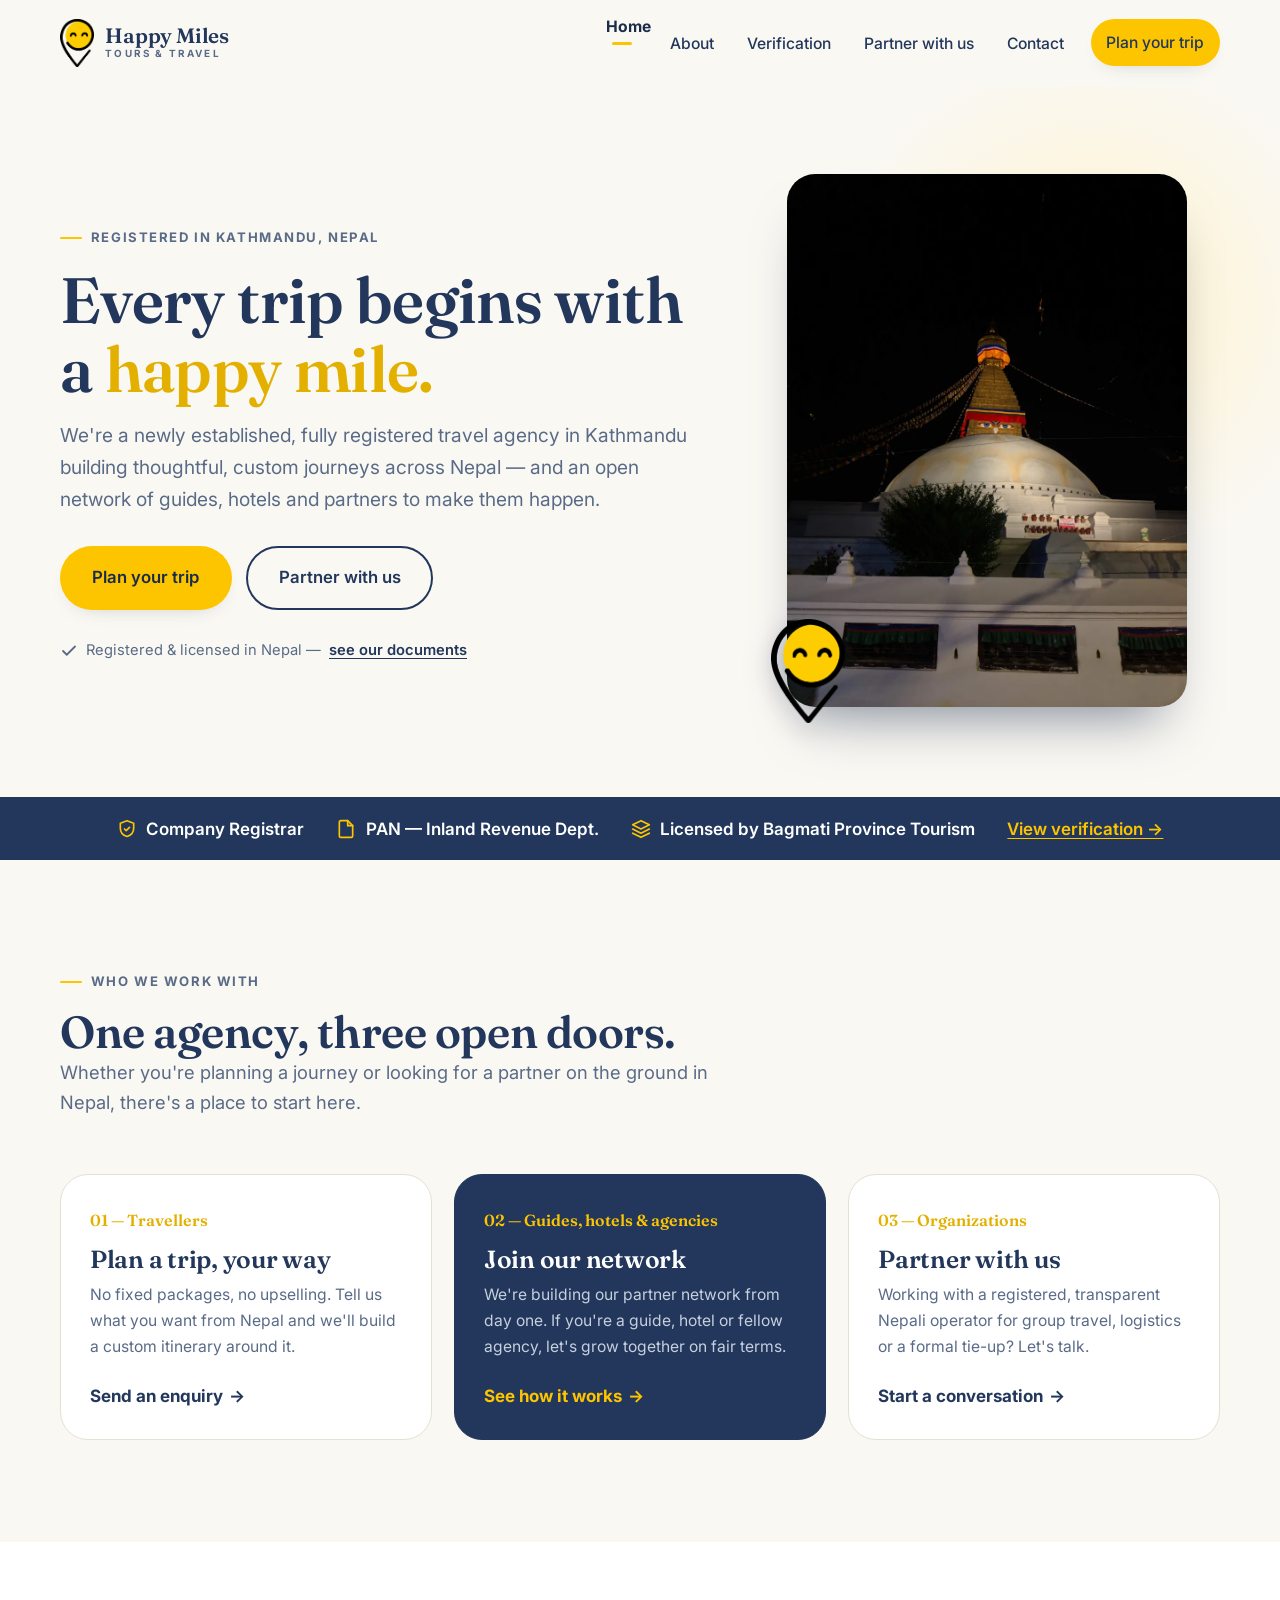
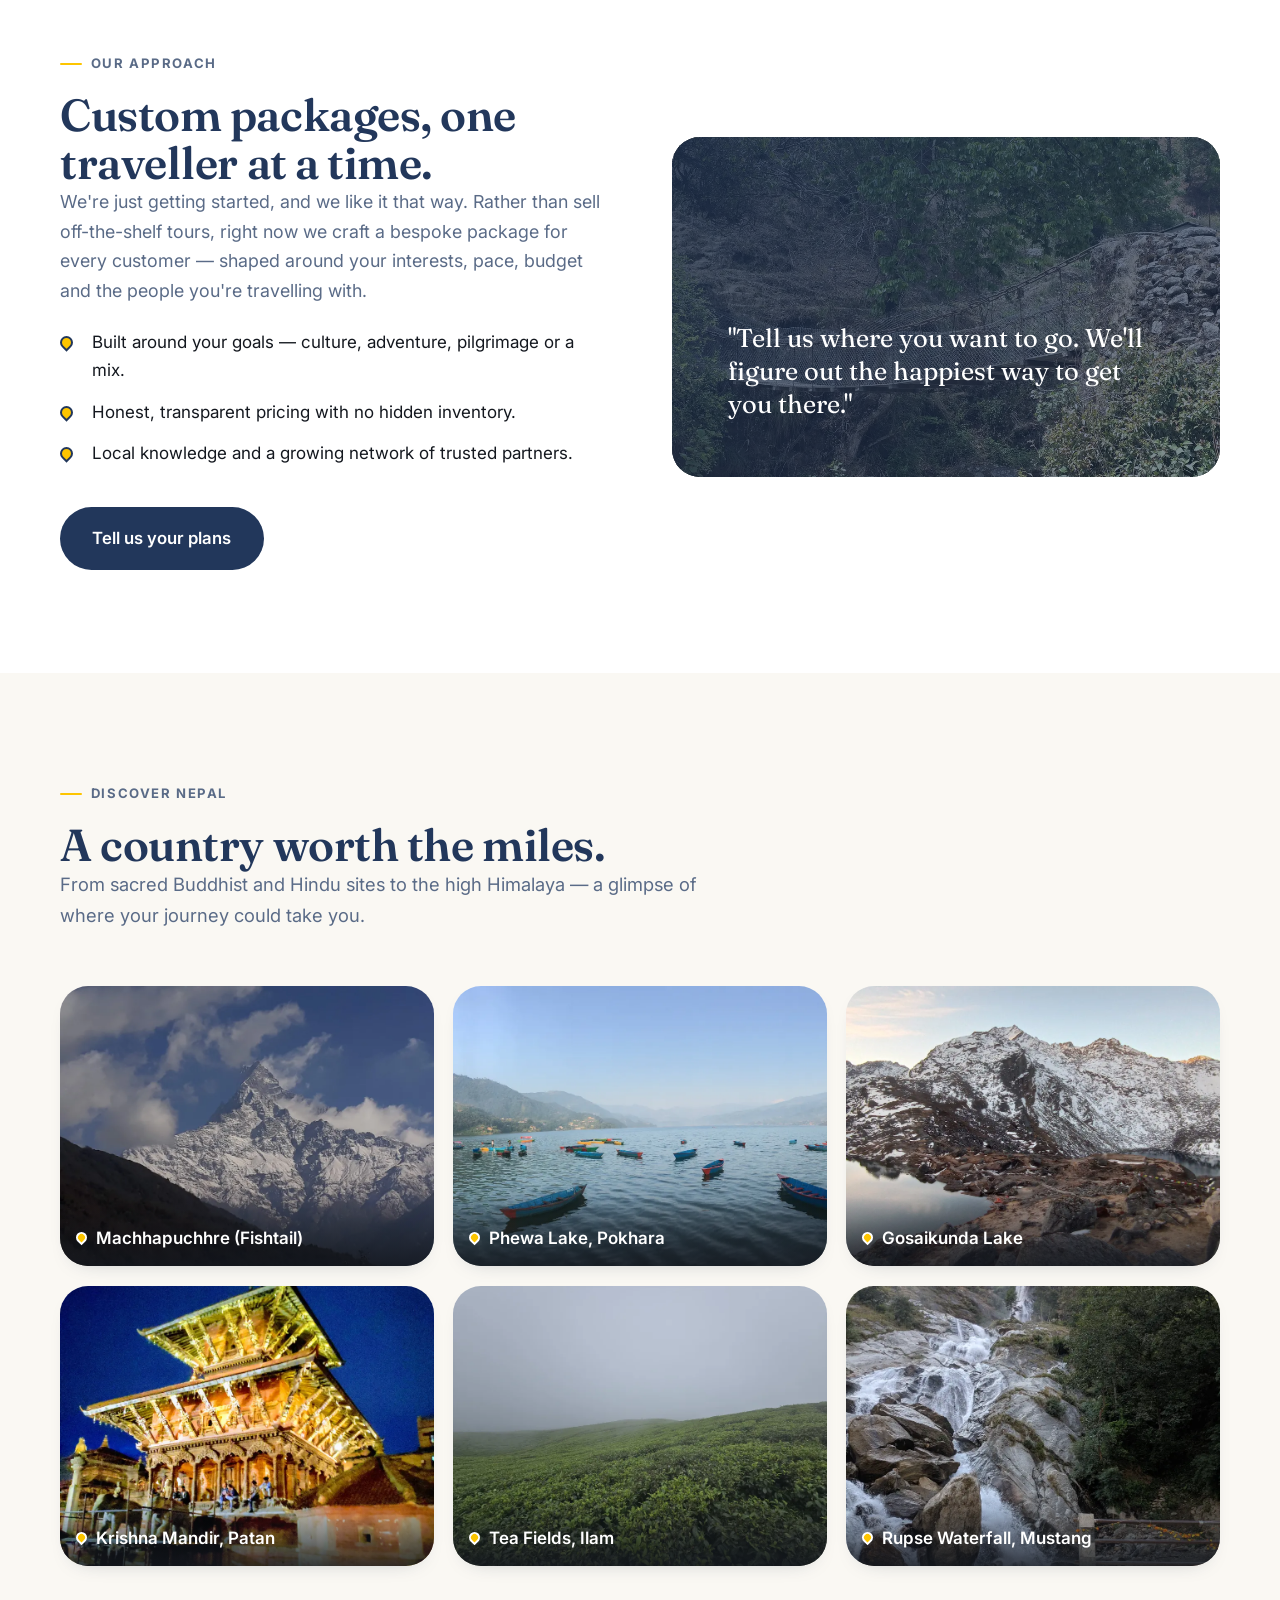
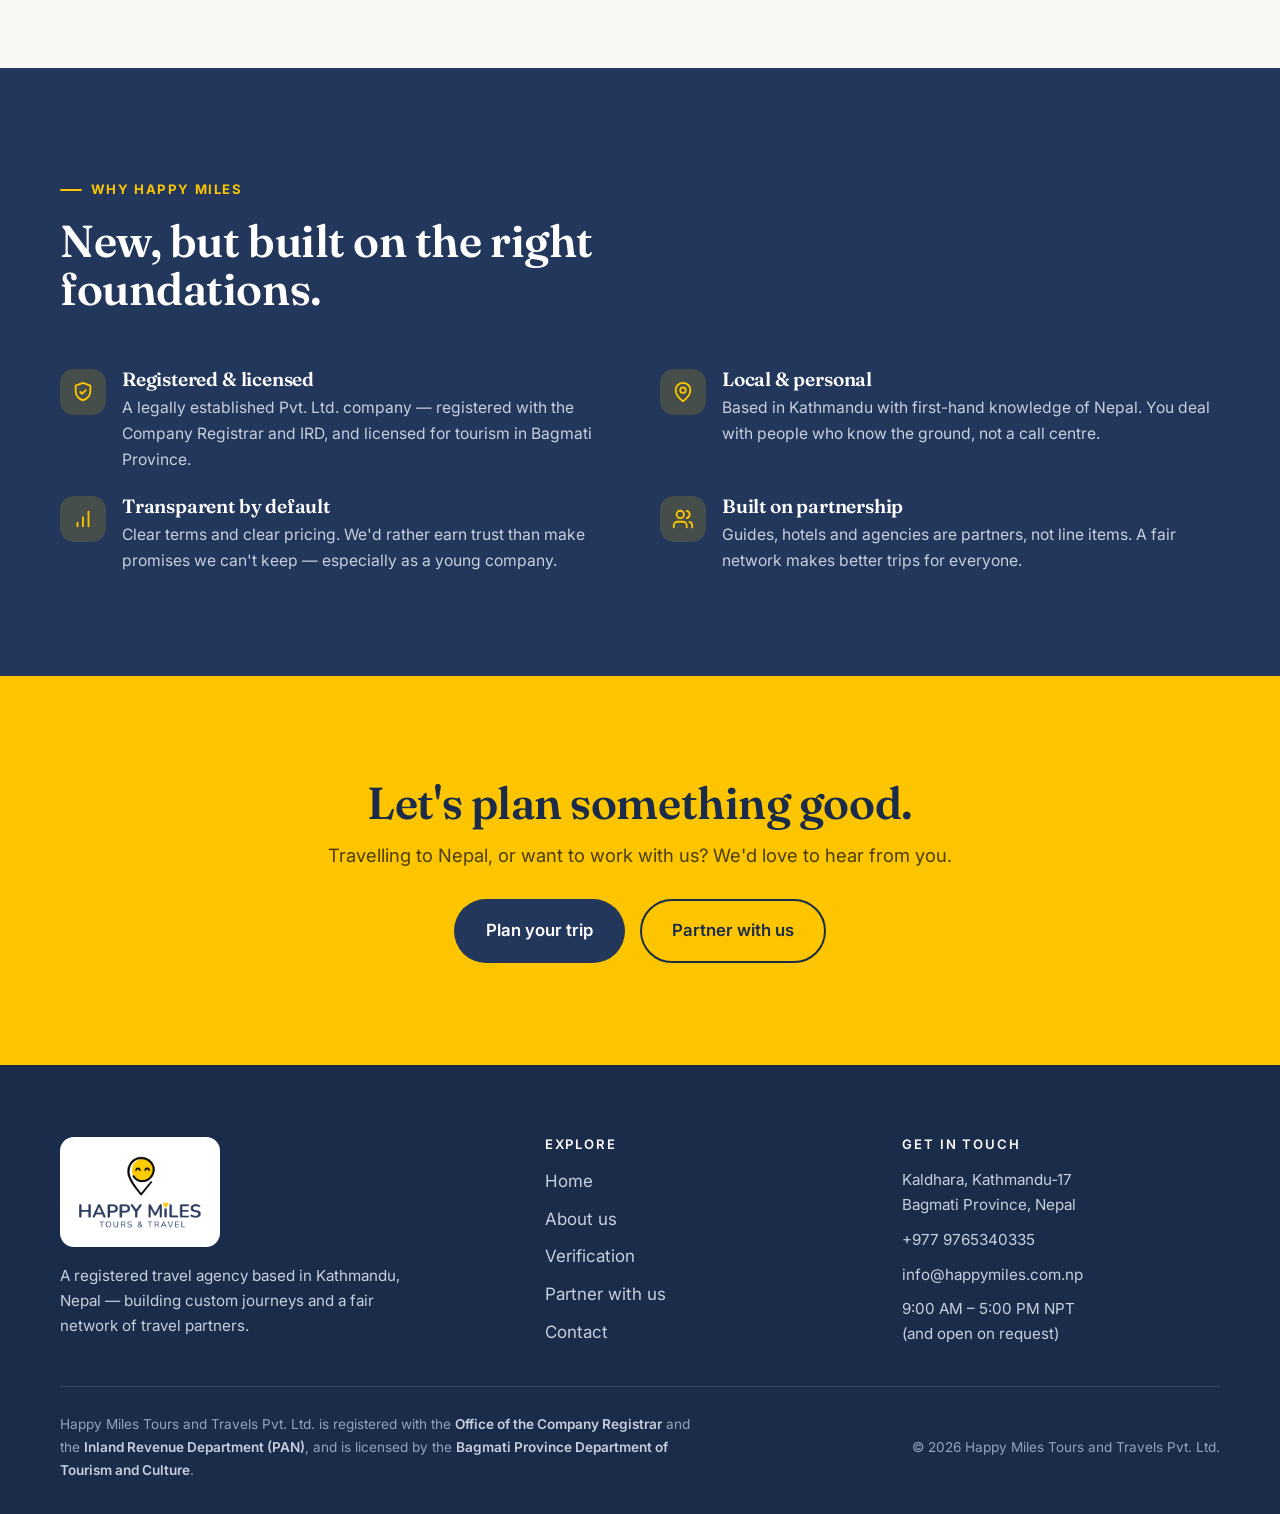
==== commit deefea10: "Images to website" ====
--- a/index.html
+++ b/index.html
@@ -126,7 +126,10 @@
           </p>
         </div>
         <div class="hero-art">
-          <img src="img/Logo_No_Name.png" alt="Happy Miles map-pin logo" width="340" height="340" fetchpriority="high">
+          <figure class="hero-photo">
+            <img src="img/nepal/hero-boudhanath.webp" alt="Boudhanath Stupa, a UNESCO World Heritage Buddhist site in Kathmandu, Nepal" width="900" height="1200" fetchpriority="high">
+            <img class="hero-photo-badge" src="img/pin.png" alt="" width="74" height="104">
+          </figure>
         </div>
       </div>
     </section>
@@ -195,8 +198,28 @@
           </ul>
           <a class="btn btn--navy btn--lg" href="contact.html" style="margin-top:1.6rem;">Tell us your plans</a>
         </div>
-        <div class="split-art reveal">
+        <div class="split-art split-art--photo reveal">
+          <img class="split-bg" src="img/nepal/suspension-bridge-sakhwo.webp" alt="A suspension footbridge crossing a river gorge near Sakhwo, Nepal" width="1000" height="750" loading="lazy">
           <p class="quote">"Tell us where you want to go. We'll figure out the happiest way to get you there."</p>
+        </div>
+      </div>
+    </section>
+
+    <!-- ============ DISCOVER NEPAL ============ -->
+    <section class="section section--paper">
+      <div class="wrap">
+        <div class="section-head reveal">
+          <span class="eyebrow">Discover Nepal</span>
+          <h2>A country worth the miles.</h2>
+          <p>From sacred Buddhist and Hindu sites to the high Himalaya — a glimpse of where your journey could take you.</p>
+        </div>
+        <div class="discover-grid">
+          <figure class="tile reveal"><img src="img/nepal/machhapuchhre.webp" alt="Mount Machhapuchhre (Fishtail) rising between green hills, Nepal" width="900" height="675" loading="lazy"><figcaption>Machhapuchhre (Fishtail)</figcaption></figure>
+          <figure class="tile reveal"><img src="img/nepal/phewa-lake-pokhara.webp" alt="Phewa Lake and the town of Pokhara, Nepal" width="900" height="675" loading="lazy"><figcaption>Phewa Lake, Pokhara</figcaption></figure>
+          <figure class="tile reveal"><img src="img/nepal/gosaikunda-lake.webp" alt="Gosaikunda, a sacred high-altitude Hindu pilgrimage lake in Nepal" width="900" height="675" loading="lazy"><figcaption>Gosaikunda Lake</figcaption></figure>
+          <figure class="tile reveal"><img src="img/nepal/krishna-mandir-patan.webp" alt="Krishna Mandir stone temple in Patan Durbar Square, Nepal" width="900" height="675" loading="lazy"><figcaption>Krishna Mandir, Patan</figcaption></figure>
+          <figure class="tile reveal"><img src="img/nepal/ilam-tea-fields.webp" alt="Rolling green tea fields in Ilam, eastern Nepal" width="900" height="675" loading="lazy"><figcaption>Tea Fields, Ilam</figcaption></figure>
+          <figure class="tile reveal"><img src="img/nepal/rupse-waterfall-mustang.webp" alt="Rupse Waterfall cascading down cliffs in Mustang, Nepal" width="900" height="675" loading="lazy"><figcaption>Rupse Waterfall, Mustang</figcaption></figure>
         </div>
       </div>
     </section>
--- a/css/style.css
+++ b/css/style.css
@@ -186,7 +186,9 @@
 .hero-actions { display: flex; flex-wrap: wrap; gap: .9rem; margin-bottom: 1.8rem; }
 .hero-note { font-size: .92rem; color: var(--navy-soft); display: flex; align-items: center; gap: .5rem; }
 .hero-art { position: relative; display: grid; place-items: center; }
-.hero-art img { width: min(78%, 340px); filter: drop-shadow(0 26px 34px rgba(26,44,73,.22)); animation: drop .9s cubic-bezier(.2,.8,.2,1) both; }
+.hero-photo { position: relative; width: min(90%, 400px); margin: 0; animation: drop .9s cubic-bezier(.2,.8,.2,1) both; }
+.hero-photo > img:not(.hero-photo-badge) { width: 100%; aspect-ratio: 3 / 4; object-fit: cover; border-radius: var(--radius-lg); box-shadow: 0 34px 54px -26px rgba(26,44,73,.55); }
+.hero-photo-badge { position: absolute; left: -16px; bottom: -16px; width: 74px; height: auto; filter: drop-shadow(0 8px 14px rgba(26,44,73,.3)); }
 
 @keyframes drop { from { opacity: 0; transform: translateY(-22px); } to { opacity: 1; transform: translateY(0); } }
 
@@ -352,6 +354,40 @@
 .footer-legal .reg { max-width: 70ch; line-height: 1.7; }
 .footer-legal .reg strong { color: #C6CFDE; font-weight: 600; }
 
+/* --- Discover Nepal photo grid ----------------------------------------- */
+.discover-grid { display: grid; grid-template-columns: repeat(3, 1fr); gap: 1.2rem; }
+.tile { position: relative; margin: 0; border-radius: var(--radius-lg); overflow: hidden; aspect-ratio: 4 / 3; box-shadow: var(--shadow-sm); }
+.tile img { width: 100%; height: 100%; object-fit: cover; transition: transform .5s ease; }
+.tile:hover img { transform: scale(1.06); }
+.tile figcaption {
+  position: absolute; inset: auto 0 0 0; padding: 1.6rem 1rem .9rem; color: #fff;
+  font-weight: 600; display: flex; align-items: center; gap: .55rem;
+  background: linear-gradient(to top, rgba(20,24,31,.82), rgba(20,24,31,0));
+}
+.tile figcaption::before {
+  content: ""; flex: none; width: 11px; height: 11px; border-radius: 50% 50% 50% 0;
+  transform: rotate(-45deg); background: var(--yellow); border: 2px solid #fff;
+}
+
+/* --- Photo variant of the split-art block ------------------------------ */
+.split-art--photo { padding: 0; min-height: 340px; display: flex; align-items: flex-end; }
+.split-art--photo .split-bg { position: absolute; inset: 0; width: 100%; height: 100%; object-fit: cover; z-index: 0; }
+.split-art--photo::before {
+  content: ""; position: absolute; inset: 0; z-index: 1;
+  background: linear-gradient(150deg, rgba(26,44,73,.85), rgba(26,44,73,.5));
+}
+.split-art--photo::after { display: none; }
+.split-art--photo .quote { position: relative; z-index: 2; padding: clamp(2rem,5vw,3.5rem); }
+
+/* --- Photo backdrop for interior page headers -------------------------- */
+.page-hero--photo { position: relative; overflow: hidden; }
+.page-hero--photo .page-hero-bg { position: absolute; inset: 0; width: 100%; height: 100%; object-fit: cover; z-index: 0; }
+.page-hero--photo::before {
+  content: ""; position: absolute; inset: 0; z-index: 1;
+  background: linear-gradient(90deg, rgba(26,44,73,.93), rgba(26,44,73,.72));
+}
+.page-hero--photo .wrap { position: relative; z-index: 2; }
+
 /* --- Reveal animation -------------------------------------------------- */
 .reveal { opacity: 0; transform: translateY(18px); transition: opacity .6s ease, transform .6s ease; }
 .reveal.in { opacity: 1; transform: none; }
@@ -360,10 +396,14 @@
 @media (max-width: 900px) {
   .hero-inner { grid-template-columns: 1fr; }
   .hero-art { order: -1; }
-  .hero-art img { width: min(52%, 220px); }
+  .hero-photo { width: min(66%, 280px); }
   .paths, .docs-grid, .steps { grid-template-columns: 1fr; }
+  .discover-grid { grid-template-columns: repeat(2, 1fr); }
   .values, .split, .contact-grid, .form-row, .footer-top { grid-template-columns: 1fr; }
   .footer-top { gap: 2rem; }
+}
+@media (max-width: 560px) {
+  .discover-grid { grid-template-columns: 1fr; }
 }
 @media (max-width: 760px) {
   .nav-toggle { display: block; }
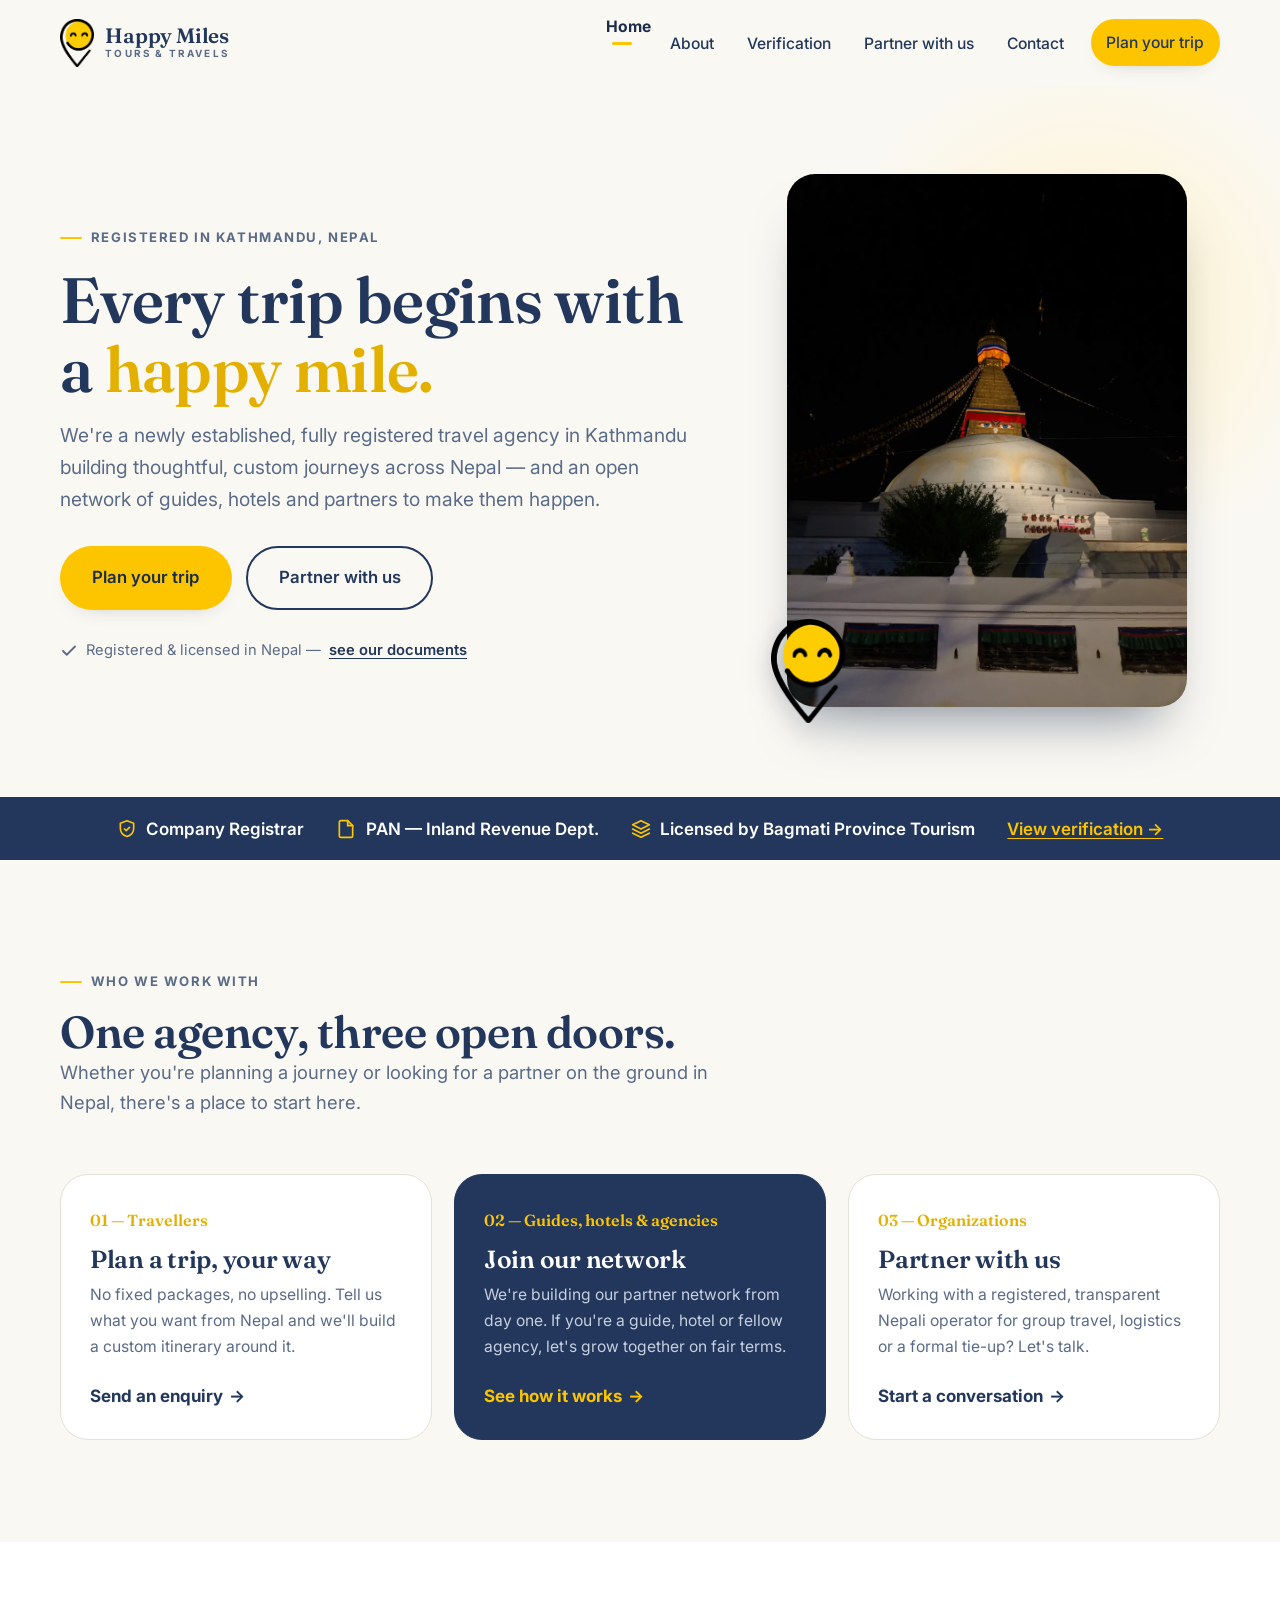
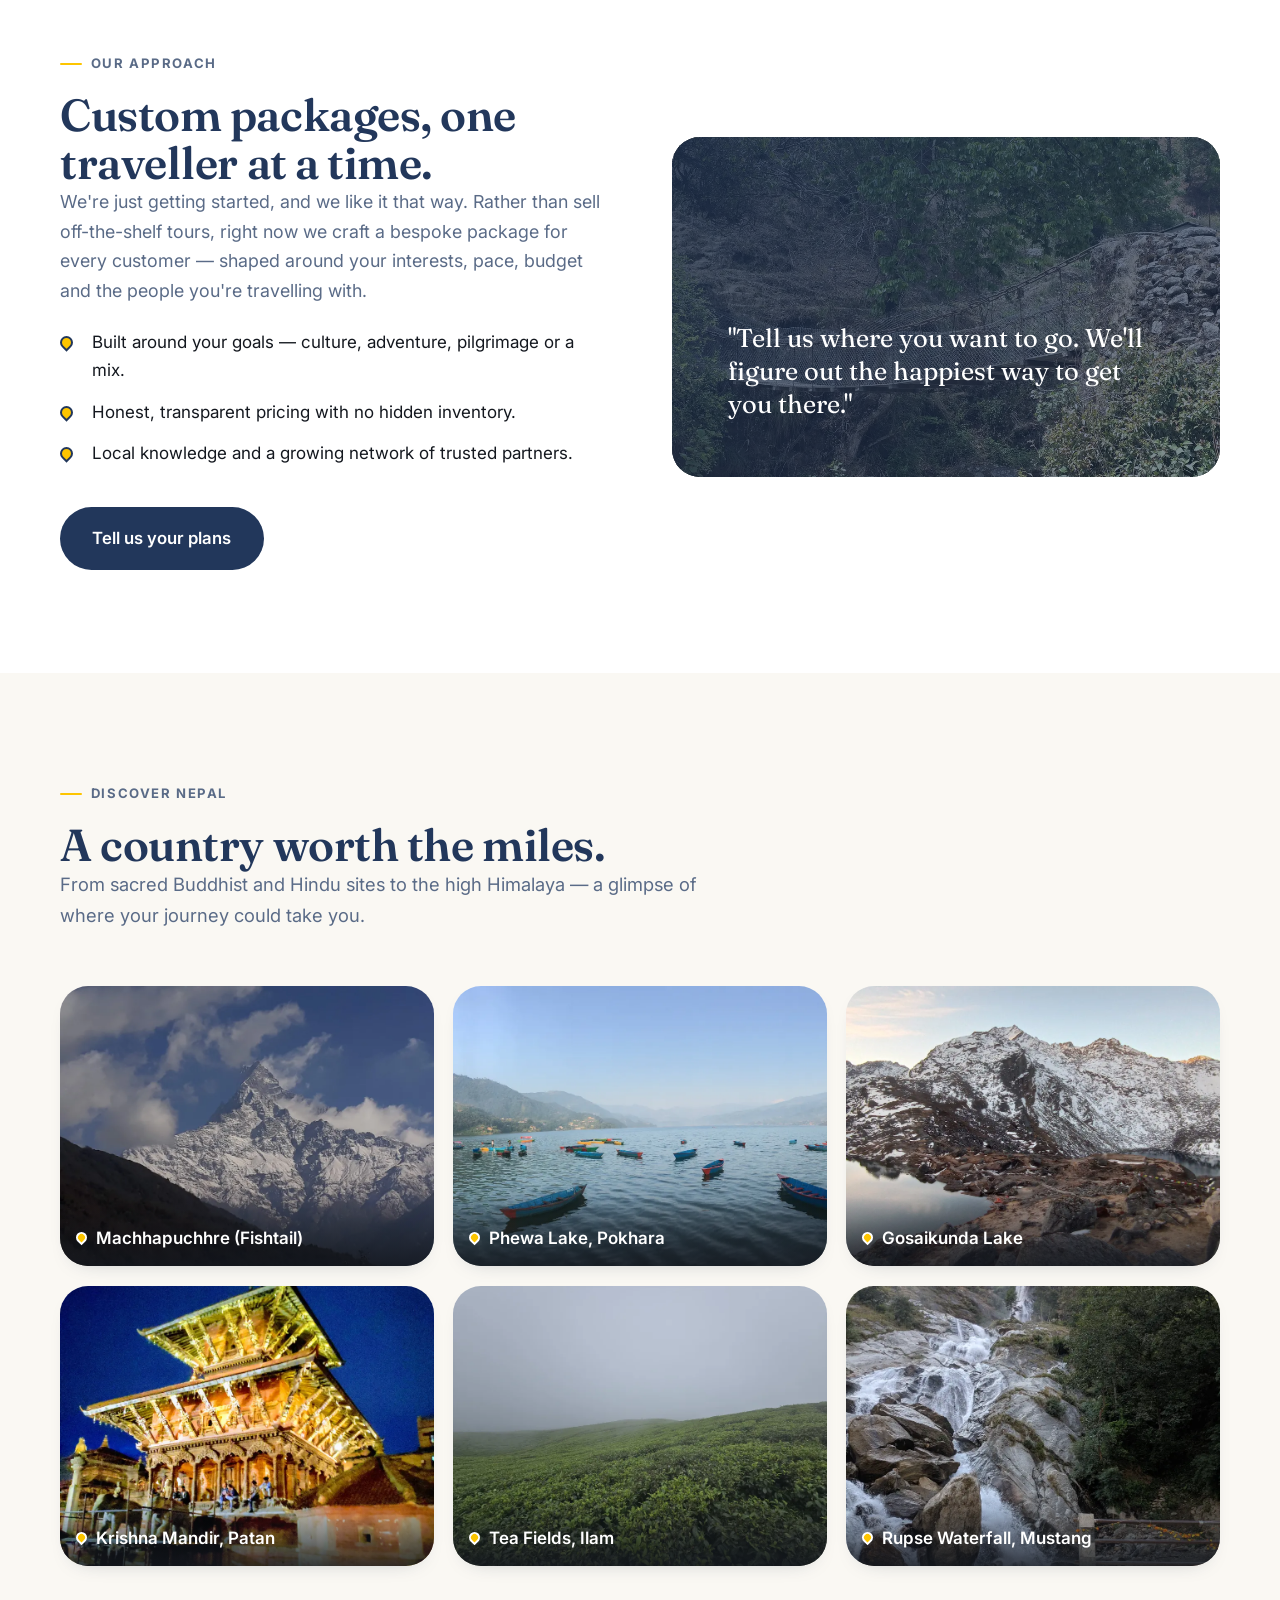
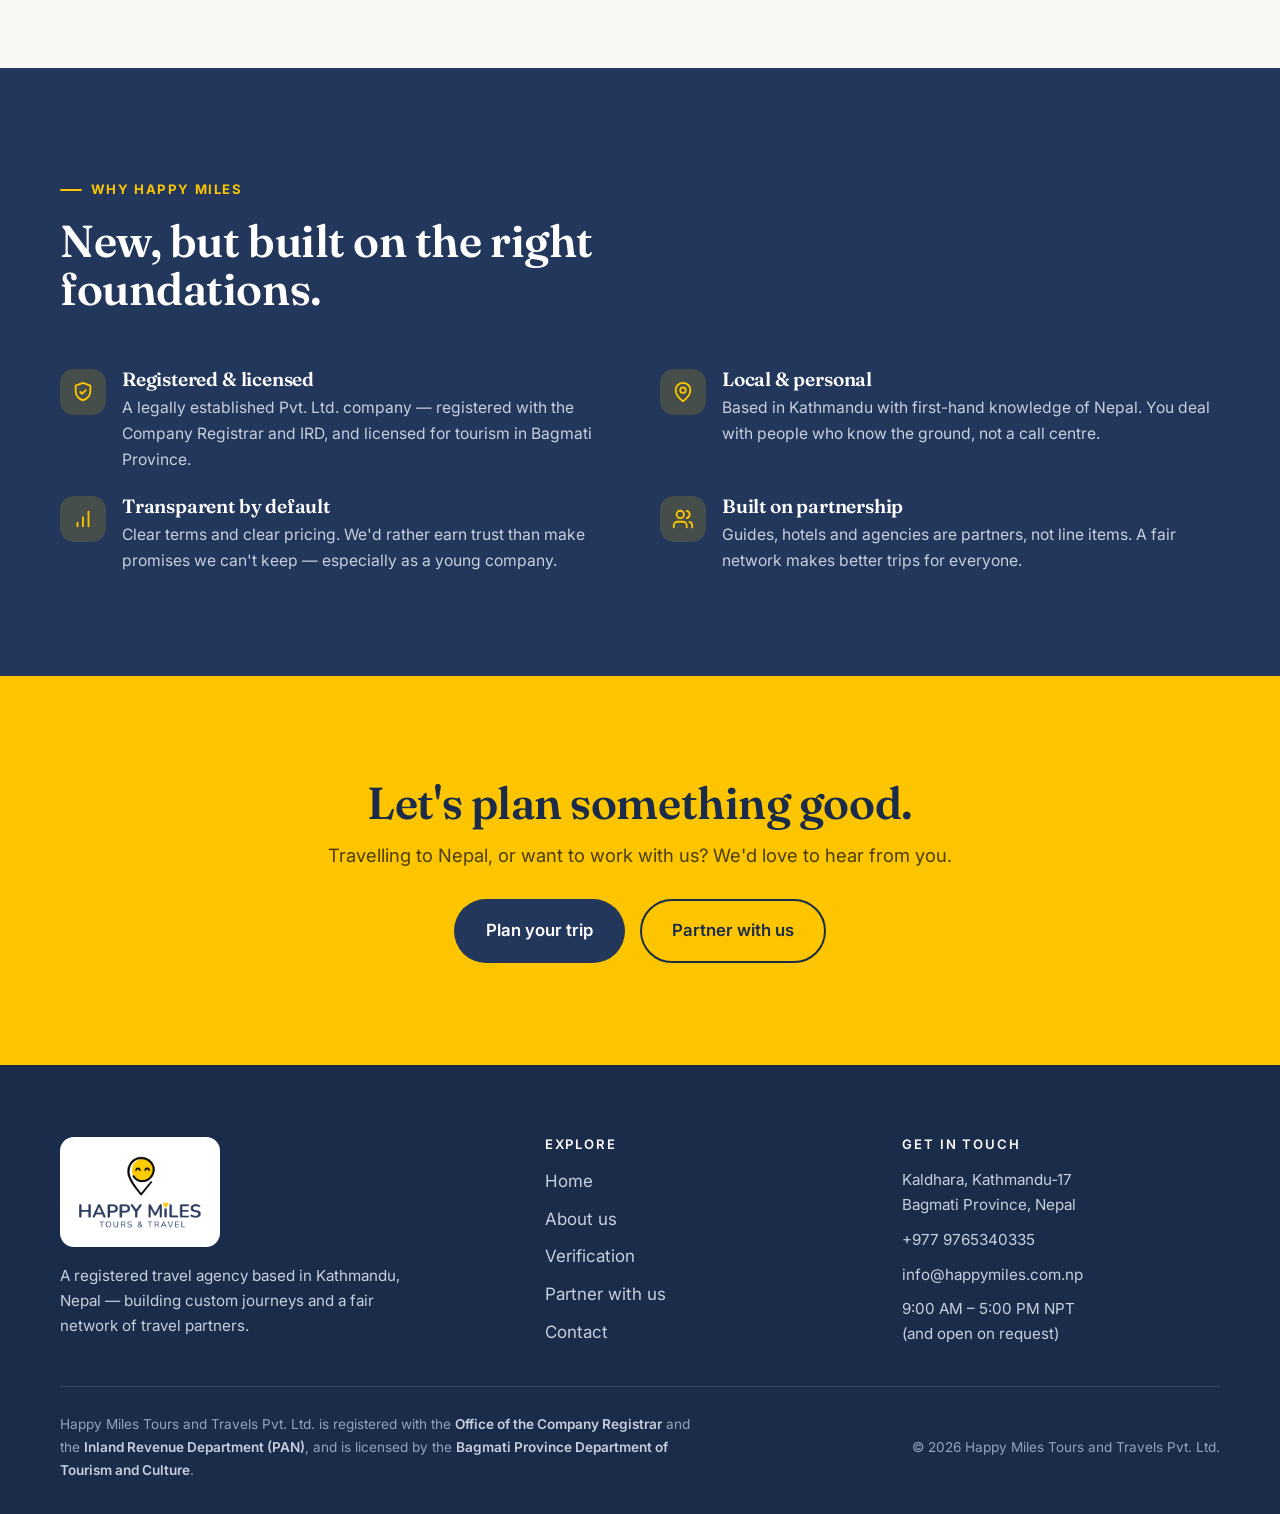
==== commit 3c301725: "Logo Change" ====
--- a/index.html
+++ b/index.html
@@ -91,7 +91,7 @@
         <img src="img/pin.png" alt="" width="34" height="48">
         <span class="brand-text">
           <span class="brand-name">Happy Miles</span>
-          <span class="brand-sub">Tours &amp; Travel</span>
+          <span class="brand-sub">Tours &amp; Travels</span>
         </span>
       </a>
       <nav aria-label="Primary">
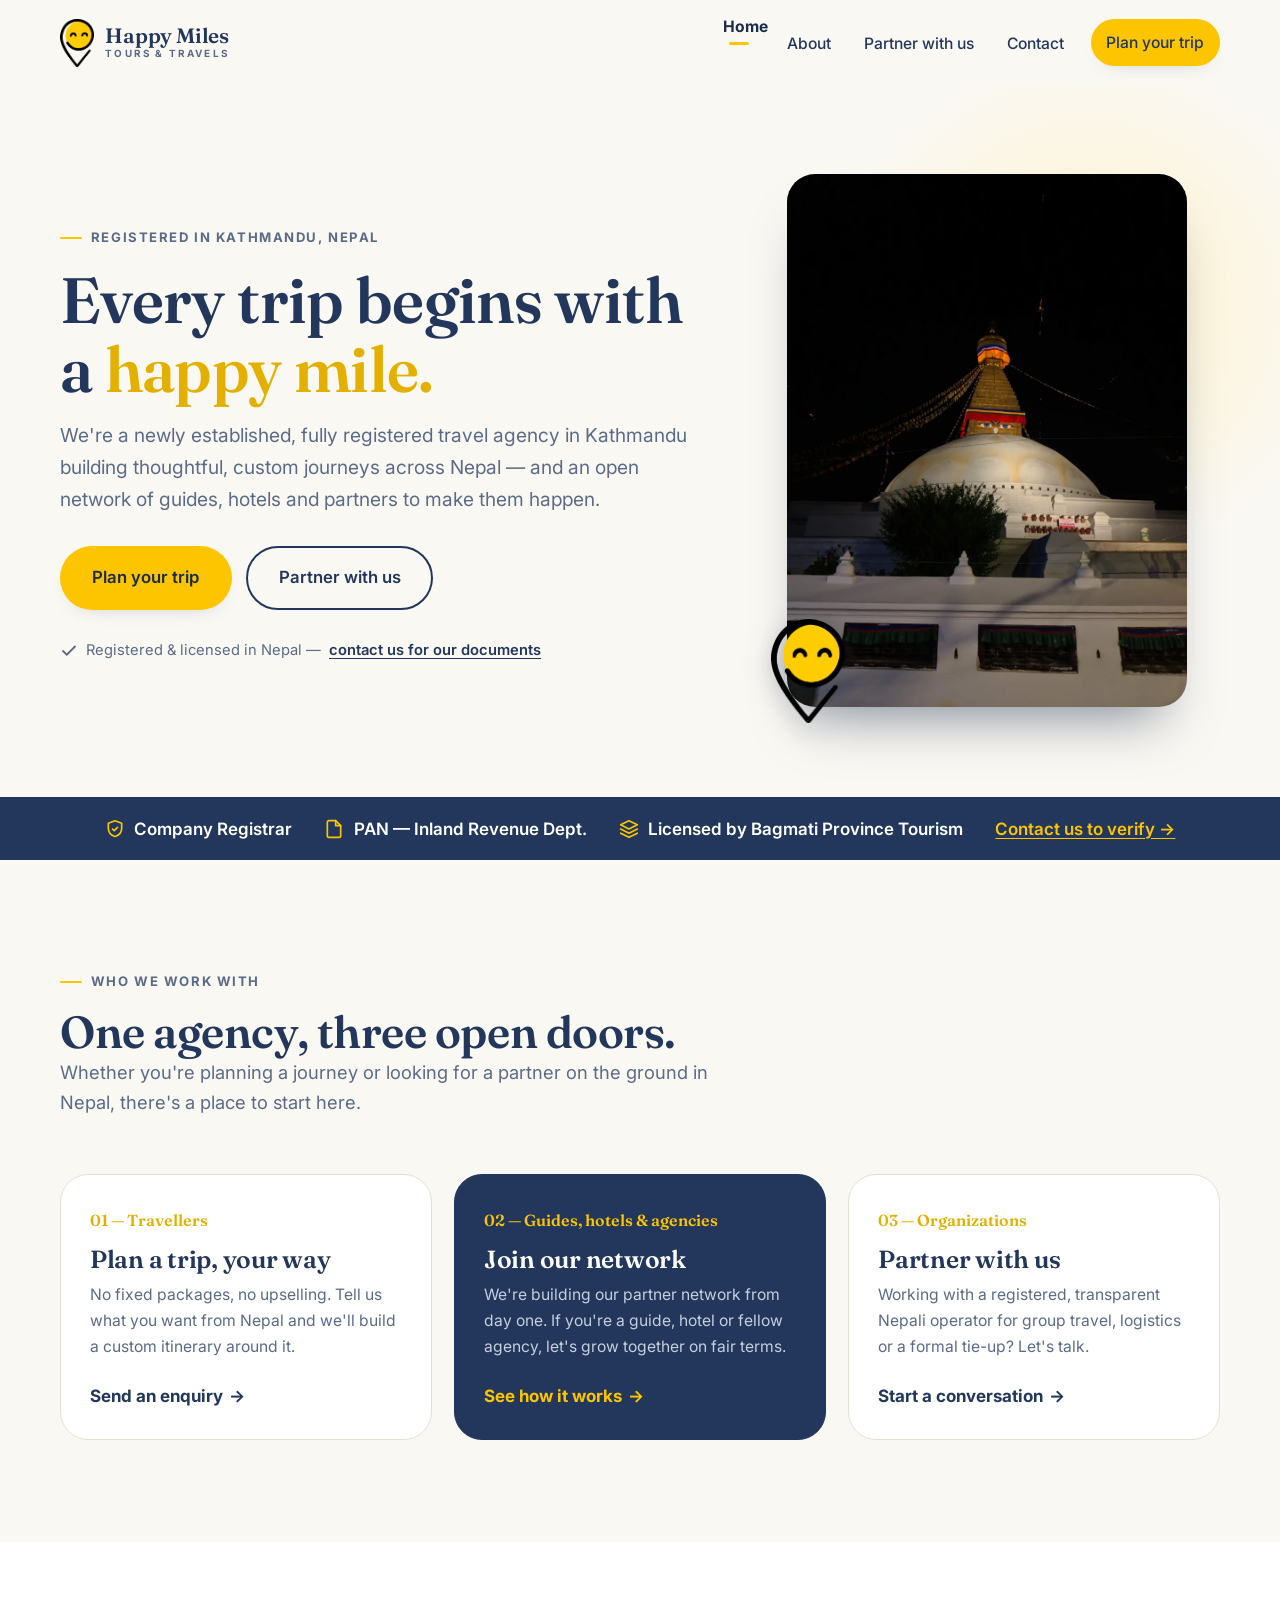
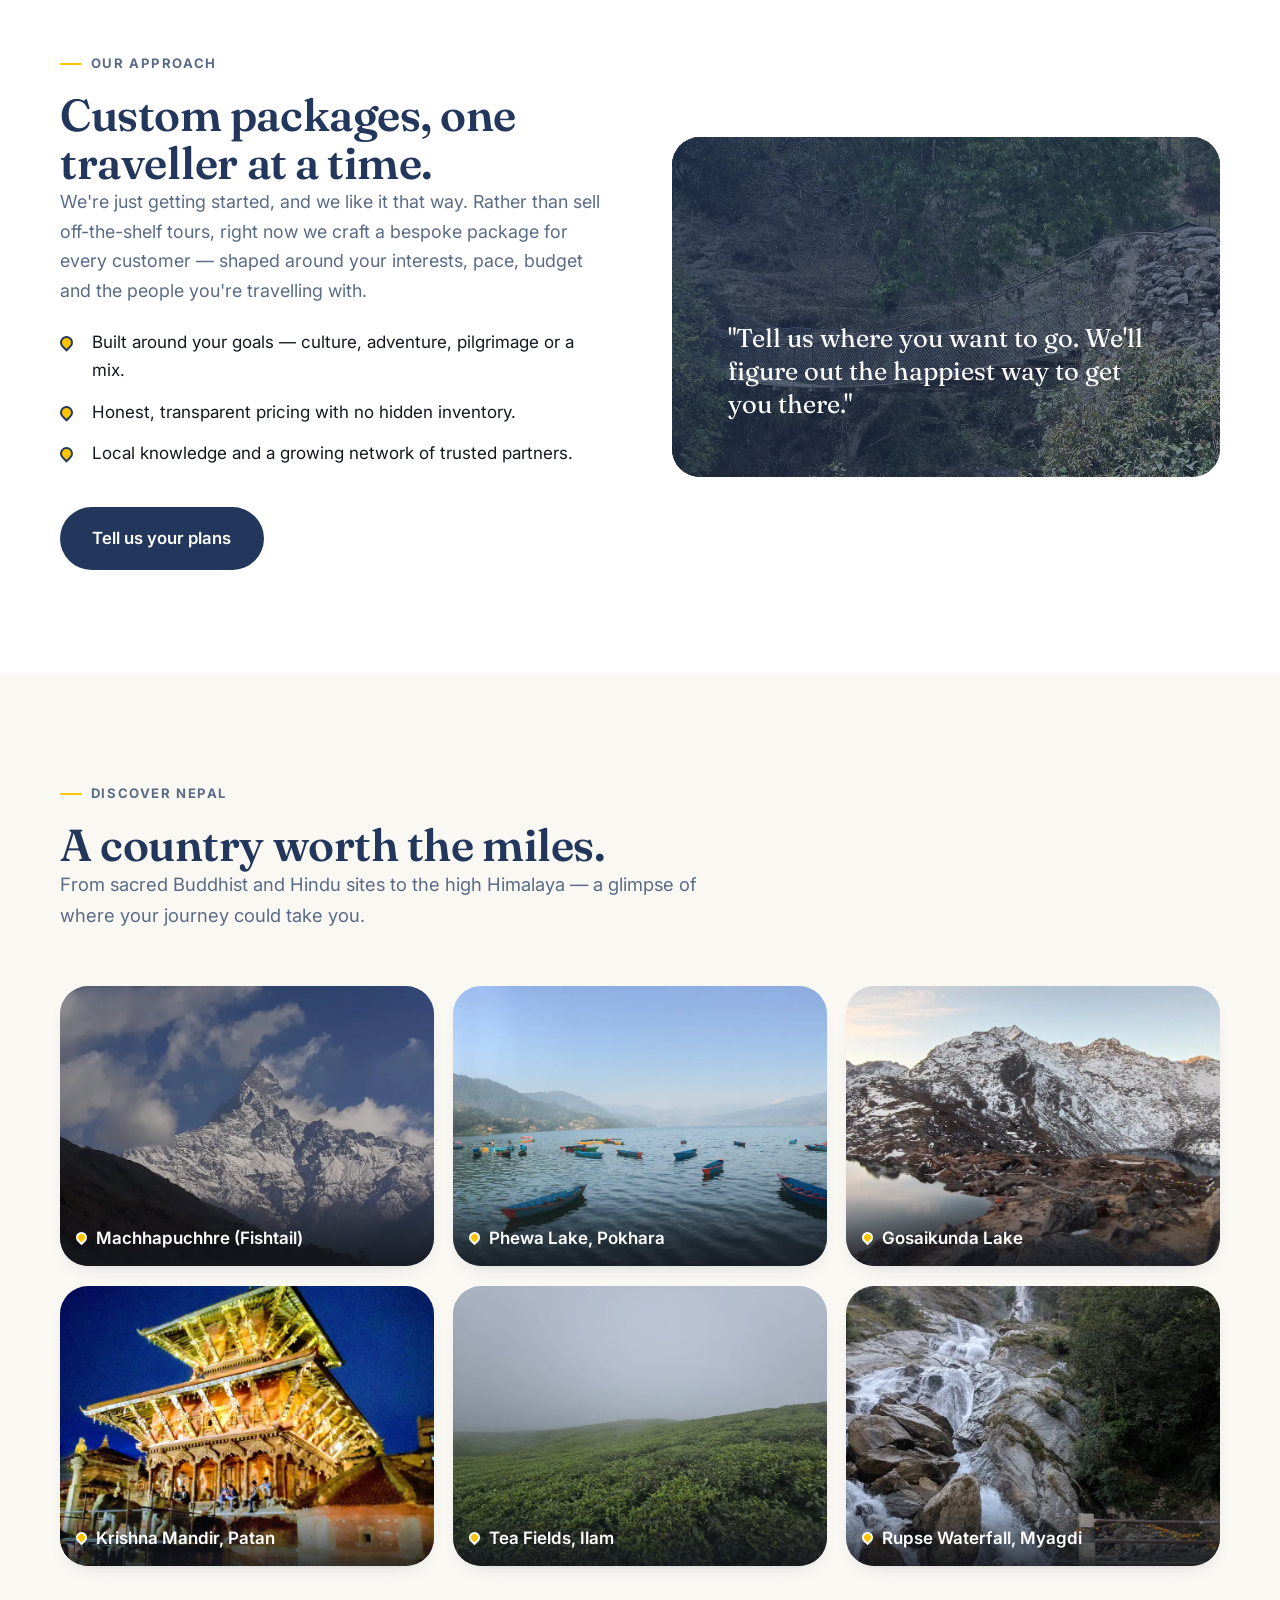
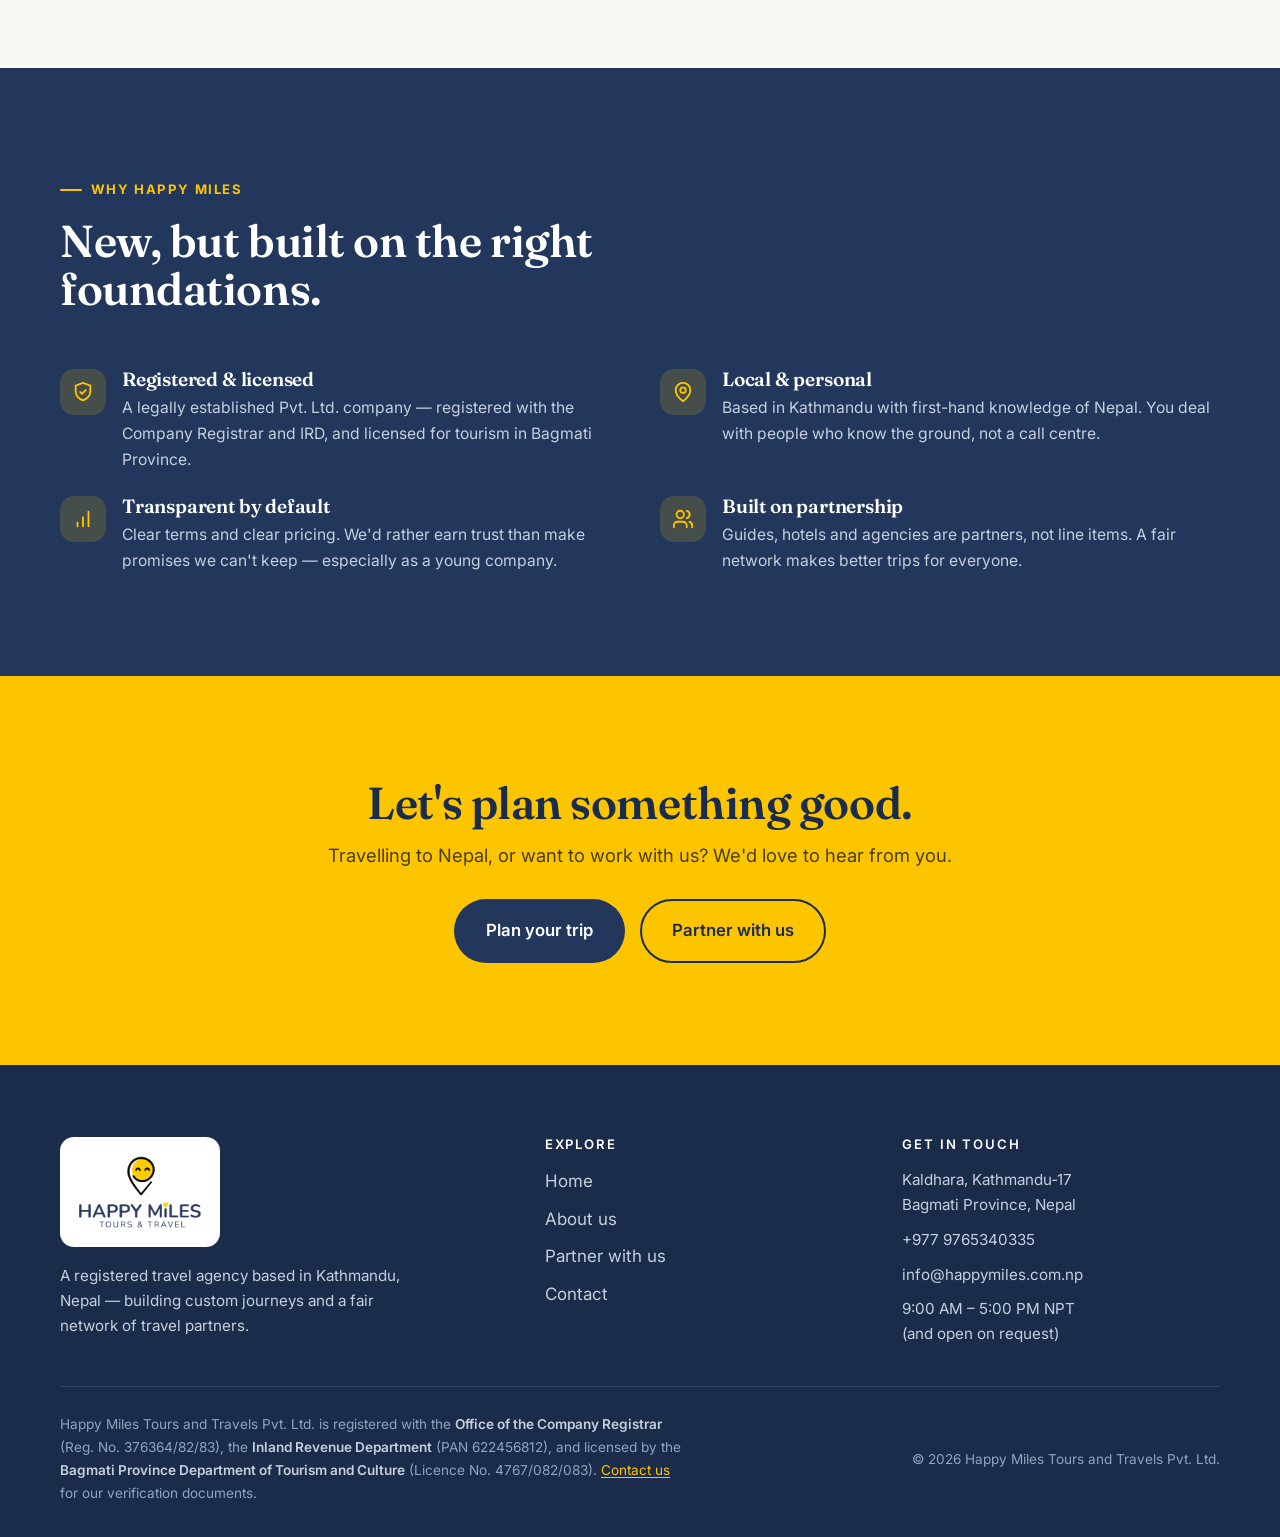
==== commit 10f359ae: "Managed Form" ====
--- a/index.html
+++ b/index.html
@@ -1,305 +1,703 @@
-<!DOCTYPE html>
+<!doctype html>
 <html lang="en">
-<head>
-  <meta charset="UTF-8">
-  <meta name="viewport" content="width=device-width, initial-scale=1.0">
-  <title>Happy Miles Tours and Travels Pvt. Ltd. — Registered Travel Agency in Kathmandu, Nepal</title>
-  <meta name="description" content="Happy Miles Tours and Travels is a licensed, newly established travel agency in Kathmandu, Nepal. We build custom trips for travellers and welcome partnerships with guides, hotels, agencies and organizations.">
-  <link rel="canonical" href="https://happymiles.com.np/">
-
-  <!-- Open Graph / Twitter -->
-  <meta property="og:type" content="website">
-  <meta property="og:site_name" content="Happy Miles Tours and Travels">
-  <meta property="og:title" content="Happy Miles Tours and Travels — Registered Travel Agency in Kathmandu, Nepal">
-  <meta property="og:description" content="A licensed, newly established travel agency in Kathmandu. Custom trips for travellers; partnerships for guides, hotels, agencies and organizations.">
-  <meta property="og:url" content="https://happymiles.com.np/">
-  <meta property="og:image" content="https://happymiles.com.np/img/Logo_with_Name.png">
-  <meta property="og:locale" content="en_US">
-  <meta name="twitter:card" content="summary_large_image">
-  <meta name="twitter:title" content="Happy Miles Tours and Travels — Kathmandu, Nepal">
-  <meta name="twitter:description" content="Licensed travel agency in Kathmandu. Custom trips and partnership opportunities.">
-  <meta name="twitter:image" content="https://happymiles.com.np/img/Logo_with_Name.png">
-
-  <meta name="theme-color" content="#22375B">
-  <link rel="icon" href="favicon.ico" sizes="any">
-  <link rel="icon" type="image/png" href="img/favicon-32.png" sizes="32x32">
-  <link rel="apple-touch-icon" href="img/apple-touch-icon.png">
-
-  <link rel="preconnect" href="https://fonts.googleapis.com">
-  <link rel="preconnect" href="https://fonts.gstatic.com" crossorigin>
-  <link rel="stylesheet" href="https://fonts.googleapis.com/css2?family=Fraunces:opsz,wght@9..144,400;9..144,600;9..144,700&family=Inter:wght@400;500;600;700&display=swap">
-  <link rel="stylesheet" href="css/style.css">
-
-  <!-- Structured data: business, organization, website -->
-  <script type="application/ld+json">
-  {
-    "@context": "https://schema.org",
-    "@graph": [
-      {
-        "@type": "TravelAgency",
-        "@id": "https://happymiles.com.np/#business",
-        "name": "Happy Miles Tours and Travels Pvt. Ltd.",
-        "alternateName": "Happy Miles Tours & Travel",
-        "url": "https://happymiles.com.np/",
-        "logo": "https://happymiles.com.np/img/Logo_with_Name.png",
-        "image": "https://happymiles.com.np/img/Logo_with_Name.png",
-        "email": "info@happymiles.com.np",
-        "telephone": "+977-9765340335",
-        "priceRange": "$$",
-        "address": {
-          "@type": "PostalAddress",
-          "streetAddress": "Kaldhara, Ward 17",
-          "addressLocality": "Kathmandu",
-          "addressRegion": "Bagmati Province",
-          "addressCountry": "NP"
-        },
-        "areaServed": { "@type": "Country", "name": "Nepal" },
-        "openingHoursSpecification": [{
-          "@type": "OpeningHoursSpecification",
-          "dayOfWeek": ["Monday","Tuesday","Wednesday","Thursday","Friday"],
-          "opens": "09:00",
-          "closes": "17:00"
-        }],
-        "slogan": "Your Journey, Our Passion"
-      },
-      {
-        "@type": "Organization",
-        "@id": "https://happymiles.com.np/#org",
-        "name": "Happy Miles Tours and Travels Pvt. Ltd.",
-        "url": "https://happymiles.com.np/",
-        "logo": "https://happymiles.com.np/img/Logo_with_Name.png"
-      },
-      {
-        "@type": "WebSite",
-        "@id": "https://happymiles.com.np/#website",
-        "url": "https://happymiles.com.np/",
-        "name": "Happy Miles Tours and Travels",
-        "publisher": { "@id": "https://happymiles.com.np/#org" },
-        "inLanguage": "en"
-      }
-    ]
-  }
-  </script>
-</head>
-<body>
-  <a class="skip-link" href="#main">Skip to content</a>
-
-  <!-- ============ HEADER ============ -->
-  <header class="site-header">
-    <div class="wrap nav">
-      <a class="brand" href="index.html" aria-label="Happy Miles Tours and Travels — home">
-        <img src="img/pin.png" alt="" width="34" height="48">
-        <span class="brand-text">
-          <span class="brand-name">Happy Miles</span>
-          <span class="brand-sub">Tours &amp; Travels</span>
-        </span>
-      </a>
-      <nav aria-label="Primary">
-        <button class="nav-toggle" aria-expanded="false" aria-controls="nav-menu" aria-label="Toggle menu"><span></span></button>
-        <ul class="nav-menu" id="nav-menu">
-          <li><a href="index.html" aria-current="page">Home</a></li>
-          <li><a href="about.html">About</a></li>
-          <li><a href="verification.html">Verification</a></li>
-          <li><a href="partners.html">Partner with us</a></li>
-          <li><a href="contact.html">Contact</a></li>
-          <li class="nav-cta"><a class="btn btn--primary" href="contact.html">Plan your trip</a></li>
-        </ul>
-      </nav>
-    </div>
-  </header>
-
-  <main id="main">
-    <!-- ============ HERO ============ -->
-    <section class="hero">
-      <div class="wrap hero-inner">
-        <div>
-          <span class="eyebrow">Registered in Kathmandu, Nepal</span>
-          <h1>Every trip begins with a <span class="accent">happy mile.</span></h1>
-          <p class="hero-lead">We're a newly established, fully registered travel agency in Kathmandu building thoughtful, custom journeys across Nepal — and an open network of guides, hotels and partners to make them happen.</p>
-          <div class="hero-actions">
-            <a class="btn btn--primary btn--lg" href="contact.html">Plan your trip</a>
-            <a class="btn btn--ghost btn--lg" href="partners.html">Partner with us</a>
-          </div>
-          <p class="hero-note">
-            <svg width="18" height="18" viewBox="0 0 24 24" fill="none" stroke="currentColor" stroke-width="2.4" stroke-linecap="round" stroke-linejoin="round" aria-hidden="true"><path d="M20 6 9 17l-5-5"/></svg>
-            Registered &amp; licensed in Nepal — <a href="verification.html" style="color:var(--navy);font-weight:600;text-decoration:underline;text-underline-offset:3px;">see our documents</a>
-          </p>
-        </div>
-        <div class="hero-art">
-          <figure class="hero-photo">
-            <img src="img/nepal/hero-boudhanath.webp" alt="Boudhanath Stupa, a UNESCO World Heritage Buddhist site in Kathmandu, Nepal" width="900" height="1200" fetchpriority="high">
-            <img class="hero-photo-badge" src="img/pin.png" alt="" width="74" height="104">
-          </figure>
-        </div>
-      </div>
-    </section>
-
-    <!-- ============ TRUST STRIP ============ -->
-    <section class="trust">
-      <div class="wrap trust-inner">
-        <span class="trust-badge">
-          <svg width="20" height="20" viewBox="0 0 24 24" fill="none" stroke="currentColor" stroke-width="2" stroke-linecap="round" stroke-linejoin="round" aria-hidden="true"><path d="M12 2 4 5v6c0 5 3.4 8.6 8 10 4.6-1.4 8-5 8-10V5l-8-3Z"/><path d="m9 12 2 2 4-4"/></svg>
-          Company Registrar
-        </span>
-        <span class="trust-badge">
-          <svg width="20" height="20" viewBox="0 0 24 24" fill="none" stroke="currentColor" stroke-width="2" stroke-linecap="round" stroke-linejoin="round" aria-hidden="true"><path d="M14 2H6a2 2 0 0 0-2 2v16a2 2 0 0 0 2 2h12a2 2 0 0 0 2-2V8z"/><path d="M14 2v6h6"/></svg>
-          PAN — Inland Revenue Dept.
-        </span>
-        <span class="trust-badge">
-          <svg width="20" height="20" viewBox="0 0 24 24" fill="none" stroke="currentColor" stroke-width="2" stroke-linecap="round" stroke-linejoin="round" aria-hidden="true"><path d="M12 2 2 7l10 5 10-5-10-5Z"/><path d="M2 17l10 5 10-5M2 12l10 5 10-5"/></svg>
-          Licensed by Bagmati Province Tourism
-        </span>
-        <span><a href="verification.html">View verification &rarr;</a></span>
-      </div>
-    </section>
-
-    <!-- ============ AUDIENCE PATHS ============ -->
-    <section class="section section--paper">
-      <div class="wrap">
-        <div class="section-head reveal">
-          <span class="eyebrow">Who we work with</span>
-          <h2>One agency, three open doors.</h2>
-          <p>Whether you're planning a journey or looking for a partner on the ground in Nepal, there's a place to start here.</p>
-        </div>
-        <div class="paths">
-          <article class="path reveal">
-            <span class="path-num">01 — Travellers</span>
-            <h3>Plan a trip, your way</h3>
-            <p>No fixed packages, no upselling. Tell us what you want from Nepal and we'll build a custom itinerary around it.</p>
-            <a href="contact.html">Send an enquiry</a>
-          </article>
-          <article class="path path--feature reveal">
-            <span class="path-num">02 — Guides, hotels &amp; agencies</span>
-            <h3>Join our network</h3>
-            <p>We're building our partner network from day one. If you're a guide, hotel or fellow agency, let's grow together on fair terms.</p>
-            <a href="partners.html">See how it works</a>
-          </article>
-          <article class="path reveal">
-            <span class="path-num">03 — Organizations</span>
-            <h3>Partner with us</h3>
-            <p>Working with a registered, transparent Nepali operator for group travel, logistics or a formal tie-up? Let's talk.</p>
-            <a href="partners.html">Start a conversation</a>
-          </article>
-        </div>
-      </div>
-    </section>
-
-    <!-- ============ CUSTOM PACKAGES ============ -->
-    <section class="section section--white">
-      <div class="wrap split">
-        <div class="reveal">
-          <span class="eyebrow">Our approach</span>
-          <h2>Custom packages, one traveller at a time.</h2>
-          <p style="color:var(--navy-soft);font-size:1.12rem;">We're just getting started, and we like it that way. Rather than sell off-the-shelf tours, right now we craft a bespoke package for every customer — shaped around your interests, pace, budget and the people you're travelling with.</p>
-          <ul class="pin-list" style="margin-top:1.4rem;">
-            <li>Built around your goals — culture, adventure, pilgrimage or a mix.</li>
-            <li>Honest, transparent pricing with no hidden inventory.</li>
-            <li>Local knowledge and a growing network of trusted partners.</li>
-          </ul>
-          <a class="btn btn--navy btn--lg" href="contact.html" style="margin-top:1.6rem;">Tell us your plans</a>
-        </div>
-        <div class="split-art split-art--photo reveal">
-          <img class="split-bg" src="img/nepal/suspension-bridge-sakhwo.webp" alt="A suspension footbridge crossing a river gorge near Sakhwo, Nepal" width="1000" height="750" loading="lazy">
-          <p class="quote">"Tell us where you want to go. We'll figure out the happiest way to get you there."</p>
-        </div>
-      </div>
-    </section>
-
-    <!-- ============ DISCOVER NEPAL ============ -->
-    <section class="section section--paper">
-      <div class="wrap">
-        <div class="section-head reveal">
-          <span class="eyebrow">Discover Nepal</span>
-          <h2>A country worth the miles.</h2>
-          <p>From sacred Buddhist and Hindu sites to the high Himalaya — a glimpse of where your journey could take you.</p>
-        </div>
-        <div class="discover-grid">
-          <figure class="tile reveal"><img src="img/nepal/machhapuchhre.webp" alt="Mount Machhapuchhre (Fishtail) rising between green hills, Nepal" width="900" height="675" loading="lazy"><figcaption>Machhapuchhre (Fishtail)</figcaption></figure>
-          <figure class="tile reveal"><img src="img/nepal/phewa-lake-pokhara.webp" alt="Phewa Lake and the town of Pokhara, Nepal" width="900" height="675" loading="lazy"><figcaption>Phewa Lake, Pokhara</figcaption></figure>
-          <figure class="tile reveal"><img src="img/nepal/gosaikunda-lake.webp" alt="Gosaikunda, a sacred high-altitude Hindu pilgrimage lake in Nepal" width="900" height="675" loading="lazy"><figcaption>Gosaikunda Lake</figcaption></figure>
-          <figure class="tile reveal"><img src="img/nepal/krishna-mandir-patan.webp" alt="Krishna Mandir stone temple in Patan Durbar Square, Nepal" width="900" height="675" loading="lazy"><figcaption>Krishna Mandir, Patan</figcaption></figure>
-          <figure class="tile reveal"><img src="img/nepal/ilam-tea-fields.webp" alt="Rolling green tea fields in Ilam, eastern Nepal" width="900" height="675" loading="lazy"><figcaption>Tea Fields, Ilam</figcaption></figure>
-          <figure class="tile reveal"><img src="img/nepal/rupse-waterfall-mustang.webp" alt="Rupse Waterfall cascading down cliffs in Mustang, Nepal" width="900" height="675" loading="lazy"><figcaption>Rupse Waterfall, Mustang</figcaption></figure>
-        </div>
-      </div>
-    </section>
-
-    <!-- ============ WHY / VALUES ============ -->
-    <section class="section section--navy">
-      <div class="wrap">
-        <div class="section-head reveal">
-          <span class="eyebrow">Why Happy Miles</span>
-          <h2>New, but built on the right foundations.</h2>
-        </div>
-        <div class="values">
-          <div class="value reveal">
-            <span class="value-ico"><svg width="22" height="22" viewBox="0 0 24 24" fill="none" stroke="currentColor" stroke-width="2" stroke-linecap="round" stroke-linejoin="round"><path d="M12 2 4 5v6c0 5 3.4 8.6 8 10 4.6-1.4 8-5 8-10V5l-8-3Z"/><path d="m9 12 2 2 4-4"/></svg></span>
-            <div><h3>Registered &amp; licensed</h3><p>A legally established Pvt. Ltd. company — registered with the Company Registrar and IRD, and licensed for tourism in Bagmati Province.</p></div>
-          </div>
-          <div class="value reveal">
-            <span class="value-ico"><svg width="22" height="22" viewBox="0 0 24 24" fill="none" stroke="currentColor" stroke-width="2" stroke-linecap="round" stroke-linejoin="round"><path d="M20 10c0 6-8 12-8 12s-8-6-8-12a8 8 0 0 1 16 0Z"/><circle cx="12" cy="10" r="3"/></svg></span>
-            <div><h3>Local &amp; personal</h3><p>Based in Kathmandu with first-hand knowledge of Nepal. You deal with people who know the ground, not a call centre.</p></div>
-          </div>
-          <div class="value reveal">
-            <span class="value-ico"><svg width="22" height="22" viewBox="0 0 24 24" fill="none" stroke="currentColor" stroke-width="2" stroke-linecap="round" stroke-linejoin="round"><path d="M12 20V10M18 20V4M6 20v-4"/></svg></span>
-            <div><h3>Transparent by default</h3><p>Clear terms and clear pricing. We'd rather earn trust than make promises we can't keep — especially as a young company.</p></div>
-          </div>
-          <div class="value reveal">
-            <span class="value-ico"><svg width="22" height="22" viewBox="0 0 24 24" fill="none" stroke="currentColor" stroke-width="2" stroke-linecap="round" stroke-linejoin="round"><path d="M16 21v-2a4 4 0 0 0-4-4H6a4 4 0 0 0-4 4v2"/><circle cx="9" cy="7" r="4"/><path d="M22 21v-2a4 4 0 0 0-3-3.87M16 3.13A4 4 0 0 1 16 11"/></svg></span>
-            <div><h3>Built on partnership</h3><p>Guides, hotels and agencies are partners, not line items. A fair network makes better trips for everyone.</p></div>
-          </div>
-        </div>
-      </div>
-    </section>
-
-    <!-- ============ CTA BAND ============ -->
-    <section class="section cta-band">
-      <div class="wrap">
-        <h2>Let's plan something good.</h2>
-        <p>Travelling to Nepal, or want to work with us? We'd love to hear from you.</p>
-        <div class="cta-actions">
-          <a class="btn btn--navy btn--lg" href="contact.html">Plan your trip</a>
-          <a class="btn btn--ghost btn--lg" href="partners.html" style="color:var(--navy-deep);border-color:var(--navy-deep);">Partner with us</a>
-        </div>
-      </div>
-    </section>
-  </main>
-
-  <!-- ============ FOOTER ============ -->
-  <footer class="site-footer">
-    <div class="wrap">
-      <div class="footer-top">
-        <div class="footer-brand">
-          <img src="img/Logo_with_Name.png" alt="Happy Miles Tours and Travels logo" width="160" height="106">
-          <p>A registered travel agency based in Kathmandu, Nepal — building custom journeys and a fair network of travel partners.</p>
-        </div>
-        <div class="footer-col">
-          <h4>Explore</h4>
-          <ul>
-            <li><a href="index.html">Home</a></li>
-            <li><a href="about.html">About us</a></li>
-            <li><a href="verification.html">Verification</a></li>
-            <li><a href="partners.html">Partner with us</a></li>
-            <li><a href="contact.html">Contact</a></li>
-          </ul>
-        </div>
-        <div class="footer-col">
-          <h4>Get in touch</h4>
-          <address>
-            <span>Kaldhara, Kathmandu&#8209;17<br>Bagmati Province, Nepal</span>
-            <a href="tel:+9779765340335">+977 9765340335</a>
-            <a href="mailto:info@happymiles.com.np">info@happymiles.com.np</a>
-            <span>9:00 AM – 5:00 PM NPT<br>(and open on request)</span>
-          </address>
-        </div>
-      </div>
-      <div class="footer-legal">
-        <p class="reg">Happy Miles Tours and Travels Pvt. Ltd. is registered with the <strong>Office of the Company Registrar</strong> and the <strong>Inland Revenue Department (PAN)</strong>, and is licensed by the <strong>Bagmati Province Department of Tourism and Culture</strong>.</p>
-        <p>&copy; <span id="year">2026</span> Happy Miles Tours and Travels Pvt. Ltd.</p>
-      </div>
-    </div>
-  </footer>
-
-  <script src="js/main.js" defer></script>
-</body>
+    <head>
+        <meta charset="UTF-8" />
+        <meta name="viewport" content="width=device-width, initial-scale=1.0" />
+        <title>
+            Happy Miles Tours and Travels Pvt. Ltd. — Registered Travel Agency
+            in Kathmandu, Nepal
+        </title>
+        <meta
+            name="description"
+            content="Happy Miles Tours and Travels is a licensed, newly established travel agency in Kathmandu, Nepal. We build custom trips for travellers and welcome partnerships with guides, hotels, agencies and organizations."
+        />
+        <link rel="canonical" href="https://happymiles.com.np/" />
+
+        <!-- Open Graph / Twitter -->
+        <meta property="og:type" content="website" />
+        <meta property="og:site_name" content="Happy Miles Tours and Travels" />
+        <meta
+            property="og:title"
+            content="Happy Miles Tours and Travels — Registered Travel Agency in Kathmandu, Nepal"
+        />
+        <meta
+            property="og:description"
+            content="A licensed, newly established travel agency in Kathmandu. Custom trips for travellers; partnerships for guides, hotels, agencies and organizations."
+        />
+        <meta property="og:url" content="https://happymiles.com.np/" />
+        <meta
+            property="og:image"
+            content="https://happymiles.com.np/img/Logo_with_Name.png"
+        />
+        <meta property="og:locale" content="en_US" />
+        <meta name="twitter:card" content="summary_large_image" />
+        <meta
+            name="twitter:title"
+            content="Happy Miles Tours and Travels — Kathmandu, Nepal"
+        />
+        <meta
+            name="twitter:description"
+            content="Licensed travel agency in Kathmandu. Custom trips and partnership opportunities."
+        />
+        <meta
+            name="twitter:image"
+            content="https://happymiles.com.np/img/Logo_with_Name.png"
+        />
+
+        <meta name="theme-color" content="#22375B" />
+        <link rel="icon" href="favicon.ico" sizes="any" />
+        <link
+            rel="icon"
+            type="image/png"
+            href="img/favicon-32.png"
+            sizes="32x32"
+        />
+        <link rel="apple-touch-icon" href="img/apple-touch-icon.png" />
+
+        <link rel="preconnect" href="https://fonts.googleapis.com" />
+        <link rel="preconnect" href="https://fonts.gstatic.com" crossorigin />
+        <link
+            rel="stylesheet"
+            href="https://fonts.googleapis.com/css2?family=Fraunces:opsz,wght@9..144,400;9..144,600;9..144,700&family=Inter:wght@400;500;600;700&display=swap"
+        />
+        <link rel="stylesheet" href="css/style.css" />
+
+        <!-- Structured data: business, organization, website -->
+        <script type="application/ld+json">
+            {
+                "@context": "https://schema.org",
+                "@graph": [
+                    {
+                        "@type": "TravelAgency",
+                        "@id": "https://happymiles.com.np/#business",
+                        "name": "Happy Miles Tours and Travels Pvt. Ltd.",
+                        "alternateName": "Happy Miles Tours & Travel",
+                        "url": "https://happymiles.com.np/",
+                        "logo": "https://happymiles.com.np/img/Logo_with_Name.png",
+                        "image": "https://happymiles.com.np/img/Logo_with_Name.png",
+                        "email": "info@happymiles.com.np",
+                        "telephone": "+977-9765340335",
+                        "priceRange": "$$",
+                        "address": {
+                            "@type": "PostalAddress",
+                            "streetAddress": "Kaldhara, Ward 17",
+                            "addressLocality": "Kathmandu",
+                            "addressRegion": "Bagmati Province",
+                            "addressCountry": "NP"
+                        },
+                        "areaServed": { "@type": "Country", "name": "Nepal" },
+                        "openingHoursSpecification": [
+                            {
+                                "@type": "OpeningHoursSpecification",
+                                "dayOfWeek": [
+                                    "Monday",
+                                    "Tuesday",
+                                    "Wednesday",
+                                    "Thursday",
+                                    "Friday"
+                                ],
+                                "opens": "09:00",
+                                "closes": "17:00"
+                            }
+                        ],
+                        "slogan": "Your Journey, Our Passion"
+                    },
+                    {
+                        "@type": "Organization",
+                        "@id": "https://happymiles.com.np/#org",
+                        "name": "Happy Miles Tours and Travels Pvt. Ltd.",
+                        "url": "https://happymiles.com.np/",
+                        "logo": "https://happymiles.com.np/img/Logo_with_Name.png"
+                    },
+                    {
+                        "@type": "WebSite",
+                        "@id": "https://happymiles.com.np/#website",
+                        "url": "https://happymiles.com.np/",
+                        "name": "Happy Miles Tours and Travels",
+                        "publisher": {
+                            "@id": "https://happymiles.com.np/#org"
+                        },
+                        "inLanguage": "en"
+                    }
+                ]
+            }
+        </script>
+    </head>
+    <body>
+        <a class="skip-link" href="#main">Skip to content</a>
+
+        <!-- ============ HEADER ============ -->
+        <header class="site-header">
+            <div class="wrap nav">
+                <a
+                    class="brand"
+                    href="index.html"
+                    aria-label="Happy Miles Tours and Travels — home"
+                >
+                    <img src="img/pin.png" alt="" width="34" height="48" />
+                    <span class="brand-text">
+                        <span class="brand-name">Happy Miles</span>
+                        <span class="brand-sub">Tours &amp; Travels</span>
+                    </span>
+                </a>
+                <nav aria-label="Primary">
+                    <button
+                        class="nav-toggle"
+                        aria-expanded="false"
+                        aria-controls="nav-menu"
+                        aria-label="Toggle menu"
+                    >
+                        <span></span>
+                    </button>
+                    <ul class="nav-menu" id="nav-menu">
+                        <li>
+                            <a href="index.html" aria-current="page">Home</a>
+                        </li>
+                        <li><a href="about.html">About</a></li>
+                        <li><a href="partners.html">Partner with us</a></li>
+                        <li><a href="contact.html">Contact</a></li>
+                        <li class="nav-cta">
+                            <a class="btn btn--primary" href="contact.html"
+                                >Plan your trip</a
+                            >
+                        </li>
+                    </ul>
+                </nav>
+            </div>
+        </header>
+
+        <main id="main">
+            <!-- ============ HERO ============ -->
+            <section class="hero">
+                <div class="wrap hero-inner">
+                    <div>
+                        <span class="eyebrow"
+                            >Registered in Kathmandu, Nepal</span
+                        >
+                        <h1>
+                            Every trip begins with a
+                            <span class="accent">happy mile.</span>
+                        </h1>
+                        <p class="hero-lead">
+                            We're a newly established, fully registered travel
+                            agency in Kathmandu building thoughtful, custom
+                            journeys across Nepal — and an open network of
+                            guides, hotels and partners to make them happen.
+                        </p>
+                        <div class="hero-actions">
+                            <a
+                                class="btn btn--primary btn--lg"
+                                href="contact.html"
+                                >Plan your trip</a
+                            >
+                            <a
+                                class="btn btn--ghost btn--lg"
+                                href="partners.html"
+                                >Partner with us</a
+                            >
+                        </div>
+                        <p class="hero-note">
+                            <svg
+                                width="18"
+                                height="18"
+                                viewBox="0 0 24 24"
+                                fill="none"
+                                stroke="currentColor"
+                                stroke-width="2.4"
+                                stroke-linecap="round"
+                                stroke-linejoin="round"
+                                aria-hidden="true"
+                            >
+                                <path d="M20 6 9 17l-5-5" />
+                            </svg>
+                            Registered &amp; licensed in Nepal —
+                            <a
+                                href="contact.html"
+                                style="
+                                    color: var(--navy);
+                                    font-weight: 600;
+                                    text-decoration: underline;
+                                    text-underline-offset: 3px;
+                                "
+                                >contact us for our documents</a
+                            >
+                        </p>
+                    </div>
+                    <div class="hero-art">
+                        <figure class="hero-photo">
+                            <img
+                                src="img/nepal/hero-boudhanath.webp"
+                                alt="Boudhanath Stupa, a UNESCO World Heritage Buddhist site in Kathmandu, Nepal"
+                                width="900"
+                                height="1200"
+                                fetchpriority="high"
+                            />
+                            <img
+                                class="hero-photo-badge"
+                                src="img/pin.png"
+                                alt=""
+                                width="74"
+                                height="104"
+                            />
+                        </figure>
+                    </div>
+                </div>
+            </section>
+
+            <!-- ============ TRUST STRIP ============ -->
+            <section class="trust">
+                <div class="wrap trust-inner">
+                    <span class="trust-badge">
+                        <svg
+                            width="20"
+                            height="20"
+                            viewBox="0 0 24 24"
+                            fill="none"
+                            stroke="currentColor"
+                            stroke-width="2"
+                            stroke-linecap="round"
+                            stroke-linejoin="round"
+                            aria-hidden="true"
+                        >
+                            <path
+                                d="M12 2 4 5v6c0 5 3.4 8.6 8 10 4.6-1.4 8-5 8-10V5l-8-3Z"
+                            />
+                            <path d="m9 12 2 2 4-4" />
+                        </svg>
+                        Company Registrar
+                    </span>
+                    <span class="trust-badge">
+                        <svg
+                            width="20"
+                            height="20"
+                            viewBox="0 0 24 24"
+                            fill="none"
+                            stroke="currentColor"
+                            stroke-width="2"
+                            stroke-linecap="round"
+                            stroke-linejoin="round"
+                            aria-hidden="true"
+                        >
+                            <path
+                                d="M14 2H6a2 2 0 0 0-2 2v16a2 2 0 0 0 2 2h12a2 2 0 0 0 2-2V8z"
+                            />
+                            <path d="M14 2v6h6" />
+                        </svg>
+                        PAN — Inland Revenue Dept.
+                    </span>
+                    <span class="trust-badge">
+                        <svg
+                            width="20"
+                            height="20"
+                            viewBox="0 0 24 24"
+                            fill="none"
+                            stroke="currentColor"
+                            stroke-width="2"
+                            stroke-linecap="round"
+                            stroke-linejoin="round"
+                            aria-hidden="true"
+                        >
+                            <path d="M12 2 2 7l10 5 10-5-10-5Z" />
+                            <path d="M2 17l10 5 10-5M2 12l10 5 10-5" />
+                        </svg>
+                        Licensed by Bagmati Province Tourism
+                    </span>
+                    <span
+                        ><a href="contact.html"
+                            >Contact us to verify &rarr;</a
+                        ></span
+                    >
+                </div>
+            </section>
+
+            <!-- ============ AUDIENCE PATHS ============ -->
+            <section class="section section--paper">
+                <div class="wrap">
+                    <div class="section-head reveal">
+                        <span class="eyebrow">Who we work with</span>
+                        <h2>One agency, three open doors.</h2>
+                        <p>
+                            Whether you're planning a journey or looking for a
+                            partner on the ground in Nepal, there's a place to
+                            start here.
+                        </p>
+                    </div>
+                    <div class="paths">
+                        <article class="path reveal">
+                            <span class="path-num">01 — Travellers</span>
+                            <h3>Plan a trip, your way</h3>
+                            <p>
+                                No fixed packages, no upselling. Tell us what
+                                you want from Nepal and we'll build a custom
+                                itinerary around it.
+                            </p>
+                            <a href="contact.html">Send an enquiry</a>
+                        </article>
+                        <article class="path path--feature reveal">
+                            <span class="path-num"
+                                >02 — Guides, hotels &amp; agencies</span
+                            >
+                            <h3>Join our network</h3>
+                            <p>
+                                We're building our partner network from day one.
+                                If you're a guide, hotel or fellow agency, let's
+                                grow together on fair terms.
+                            </p>
+                            <a href="partners.html">See how it works</a>
+                        </article>
+                        <article class="path reveal">
+                            <span class="path-num">03 — Organizations</span>
+                            <h3>Partner with us</h3>
+                            <p>
+                                Working with a registered, transparent Nepali
+                                operator for group travel, logistics or a formal
+                                tie-up? Let's talk.
+                            </p>
+                            <a href="partners.html">Start a conversation</a>
+                        </article>
+                    </div>
+                </div>
+            </section>
+
+            <!-- ============ CUSTOM PACKAGES ============ -->
+            <section class="section section--white">
+                <div class="wrap split">
+                    <div class="reveal">
+                        <span class="eyebrow">Our approach</span>
+                        <h2>Custom packages, one traveller at a time.</h2>
+                        <p style="color: var(--navy-soft); font-size: 1.12rem">
+                            We're just getting started, and we like it that way.
+                            Rather than sell off-the-shelf tours, right now we
+                            craft a bespoke package for every customer — shaped
+                            around your interests, pace, budget and the people
+                            you're travelling with.
+                        </p>
+                        <ul class="pin-list" style="margin-top: 1.4rem">
+                            <li>
+                                Built around your goals — culture, adventure,
+                                pilgrimage or a mix.
+                            </li>
+                            <li>
+                                Honest, transparent pricing with no hidden
+                                inventory.
+                            </li>
+                            <li>
+                                Local knowledge and a growing network of trusted
+                                partners.
+                            </li>
+                        </ul>
+                        <a
+                            class="btn btn--navy btn--lg"
+                            href="contact.html"
+                            style="margin-top: 1.6rem"
+                            >Tell us your plans</a
+                        >
+                    </div>
+                    <div class="split-art split-art--photo reveal">
+                        <img
+                            class="split-bg"
+                            src="img/nepal/suspension-bridge-sakhwo.webp"
+                            alt="A suspension footbridge crossing a river gorge near Sakhwo, Nepal"
+                            width="1000"
+                            height="750"
+                            loading="lazy"
+                        />
+                        <p class="quote">
+                            "Tell us where you want to go. We'll figure out the
+                            happiest way to get you there."
+                        </p>
+                    </div>
+                </div>
+            </section>
+
+            <!-- ============ DISCOVER NEPAL ============ -->
+            <section class="section section--paper">
+                <div class="wrap">
+                    <div class="section-head reveal">
+                        <span class="eyebrow">Discover Nepal</span>
+                        <h2>A country worth the miles.</h2>
+                        <p>
+                            From sacred Buddhist and Hindu sites to the high
+                            Himalaya — a glimpse of where your journey could
+                            take you.
+                        </p>
+                    </div>
+                    <div class="discover-grid">
+                        <figure class="tile reveal">
+                            <img
+                                src="img/nepal/machhapuchhre.webp"
+                                alt="Mount Machhapuchhre (Fishtail) rising between green hills, Nepal"
+                                width="900"
+                                height="675"
+                                loading="lazy"
+                            />
+                            <figcaption>Machhapuchhre (Fishtail)</figcaption>
+                        </figure>
+                        <figure class="tile reveal">
+                            <img
+                                src="img/nepal/phewa-lake-pokhara.webp"
+                                alt="Phewa Lake and the town of Pokhara, Nepal"
+                                width="900"
+                                height="675"
+                                loading="lazy"
+                            />
+                            <figcaption>Phewa Lake, Pokhara</figcaption>
+                        </figure>
+                        <figure class="tile reveal">
+                            <img
+                                src="img/nepal/gosaikunda-lake.webp"
+                                alt="Gosaikunda, a sacred high-altitude Hindu pilgrimage lake in Nepal"
+                                width="900"
+                                height="675"
+                                loading="lazy"
+                            />
+                            <figcaption>Gosaikunda Lake</figcaption>
+                        </figure>
+                        <figure class="tile reveal">
+                            <img
+                                src="img/nepal/krishna-mandir-patan.webp"
+                                alt="Krishna Mandir stone temple in Patan Durbar Square, Nepal"
+                                width="900"
+                                height="675"
+                                loading="lazy"
+                            />
+                            <figcaption>Krishna Mandir, Patan</figcaption>
+                        </figure>
+                        <figure class="tile reveal">
+                            <img
+                                src="img/nepal/ilam-tea-fields.webp"
+                                alt="Rolling green tea fields in Ilam, eastern Nepal"
+                                width="900"
+                                height="675"
+                                loading="lazy"
+                            />
+                            <figcaption>Tea Fields, Ilam</figcaption>
+                        </figure>
+                        <figure class="tile reveal">
+                            <img
+                                src="img/nepal/rupse-waterfall-mustang.webp"
+                                alt="Rupse Waterfall cascading down cliffs in Myagdi, Nepal"
+                                width="900"
+                                height="675"
+                                loading="lazy"
+                            />
+                            <figcaption>Rupse Waterfall, Myagdi</figcaption>
+                        </figure>
+                    </div>
+                </div>
+            </section>
+
+            <!-- ============ WHY / VALUES ============ -->
+            <section class="section section--navy">
+                <div class="wrap">
+                    <div class="section-head reveal">
+                        <span class="eyebrow">Why Happy Miles</span>
+                        <h2>New, but built on the right foundations.</h2>
+                    </div>
+                    <div class="values">
+                        <div class="value reveal">
+                            <span class="value-ico"
+                                ><svg
+                                    width="22"
+                                    height="22"
+                                    viewBox="0 0 24 24"
+                                    fill="none"
+                                    stroke="currentColor"
+                                    stroke-width="2"
+                                    stroke-linecap="round"
+                                    stroke-linejoin="round"
+                                >
+                                    <path
+                                        d="M12 2 4 5v6c0 5 3.4 8.6 8 10 4.6-1.4 8-5 8-10V5l-8-3Z"
+                                    />
+                                    <path d="m9 12 2 2 4-4" /></svg
+                            ></span>
+                            <div>
+                                <h3>Registered &amp; licensed</h3>
+                                <p>
+                                    A legally established Pvt. Ltd. company —
+                                    registered with the Company Registrar and
+                                    IRD, and licensed for tourism in Bagmati
+                                    Province.
+                                </p>
+                            </div>
+                        </div>
+                        <div class="value reveal">
+                            <span class="value-ico"
+                                ><svg
+                                    width="22"
+                                    height="22"
+                                    viewBox="0 0 24 24"
+                                    fill="none"
+                                    stroke="currentColor"
+                                    stroke-width="2"
+                                    stroke-linecap="round"
+                                    stroke-linejoin="round"
+                                >
+                                    <path
+                                        d="M20 10c0 6-8 12-8 12s-8-6-8-12a8 8 0 0 1 16 0Z"
+                                    />
+                                    <circle cx="12" cy="10" r="3" /></svg
+                            ></span>
+                            <div>
+                                <h3>Local &amp; personal</h3>
+                                <p>
+                                    Based in Kathmandu with first-hand knowledge
+                                    of Nepal. You deal with people who know the
+                                    ground, not a call centre.
+                                </p>
+                            </div>
+                        </div>
+                        <div class="value reveal">
+                            <span class="value-ico"
+                                ><svg
+                                    width="22"
+                                    height="22"
+                                    viewBox="0 0 24 24"
+                                    fill="none"
+                                    stroke="currentColor"
+                                    stroke-width="2"
+                                    stroke-linecap="round"
+                                    stroke-linejoin="round"
+                                >
+                                    <path d="M12 20V10M18 20V4M6 20v-4" /></svg
+                            ></span>
+                            <div>
+                                <h3>Transparent by default</h3>
+                                <p>
+                                    Clear terms and clear pricing. We'd rather
+                                    earn trust than make promises we can't keep
+                                    — especially as a young company.
+                                </p>
+                            </div>
+                        </div>
+                        <div class="value reveal">
+                            <span class="value-ico"
+                                ><svg
+                                    width="22"
+                                    height="22"
+                                    viewBox="0 0 24 24"
+                                    fill="none"
+                                    stroke="currentColor"
+                                    stroke-width="2"
+                                    stroke-linecap="round"
+                                    stroke-linejoin="round"
+                                >
+                                    <path
+                                        d="M16 21v-2a4 4 0 0 0-4-4H6a4 4 0 0 0-4 4v2"
+                                    />
+                                    <circle cx="9" cy="7" r="4" />
+                                    <path
+                                        d="M22 21v-2a4 4 0 0 0-3-3.87M16 3.13A4 4 0 0 1 16 11"
+                                    /></svg
+                            ></span>
+                            <div>
+                                <h3>Built on partnership</h3>
+                                <p>
+                                    Guides, hotels and agencies are partners,
+                                    not line items. A fair network makes better
+                                    trips for everyone.
+                                </p>
+                            </div>
+                        </div>
+                    </div>
+                </div>
+            </section>
+
+            <!-- ============ CTA BAND ============ -->
+            <section class="section cta-band">
+                <div class="wrap">
+                    <h2>Let's plan something good.</h2>
+                    <p>
+                        Travelling to Nepal, or want to work with us? We'd love
+                        to hear from you.
+                    </p>
+                    <div class="cta-actions">
+                        <a class="btn btn--navy btn--lg" href="contact.html"
+                            >Plan your trip</a
+                        >
+                        <a
+                            class="btn btn--ghost btn--lg"
+                            href="partners.html"
+                            style="
+                                color: var(--navy-deep);
+                                border-color: var(--navy-deep);
+                            "
+                            >Partner with us</a
+                        >
+                    </div>
+                </div>
+            </section>
+        </main>
+
+        <!-- ============ FOOTER ============ -->
+        <footer class="site-footer">
+            <div class="wrap">
+                <div class="footer-top">
+                    <div class="footer-brand">
+                        <img
+                            src="img/Logo_with_Name.png"
+                            alt="Happy Miles Tours and Travels logo"
+                            width="160"
+                            height="106"
+                        />
+                        <p>
+                            A registered travel agency based in Kathmandu, Nepal
+                            — building custom journeys and a fair network of
+                            travel partners.
+                        </p>
+                    </div>
+                    <div class="footer-col">
+                        <h4>Explore</h4>
+                        <ul>
+                            <li><a href="index.html">Home</a></li>
+                            <li><a href="about.html">About us</a></li>
+                            <li><a href="partners.html">Partner with us</a></li>
+                            <li><a href="contact.html">Contact</a></li>
+                        </ul>
+                    </div>
+                    <div class="footer-col">
+                        <h4>Get in touch</h4>
+                        <address>
+                            <span
+                                >Kaldhara, Kathmandu&#8209;17<br />Bagmati
+                                Province, Nepal</span
+                            >
+                            <a href="tel:+9779765340335">+977 9765340335</a>
+                            <a href="mailto:info@happymiles.com.np"
+                                >info@happymiles.com.np</a
+                            >
+                            <span
+                                >9:00 AM – 5:00 PM NPT<br />(and open on
+                                request)</span
+                            >
+                        </address>
+                    </div>
+                </div>
+                <div class="footer-legal">
+                    <p class="reg">
+                        Happy Miles Tours and Travels Pvt. Ltd. is registered
+                        with the
+                        <strong>Office of the Company Registrar</strong> (Reg.
+                        No. 376364/82/83), the
+                        <strong>Inland Revenue Department</strong> (PAN
+                        622456812), and licensed by the
+                        <strong
+                            >Bagmati Province Department of Tourism and
+                            Culture</strong
+                        >
+                        (Licence No. 4767/082/083).
+                        <a href="contact.html">Contact us</a> for our
+                        verification documents.
+                    </p>
+                    <p>
+                        &copy; <span id="year">2026</span> Happy Miles Tours and
+                        Travels Pvt. Ltd.
+                    </p>
+                </div>
+            </div>
+        </footer>
+
+        <script src="js/main.js" defer></script>
+    </body>
 </html>
--- a/css/style.css
+++ b/css/style.css
@@ -336,6 +336,11 @@
 }
 .field textarea { min-height: 140px; resize: vertical; }
 .form-row { display: grid; grid-template-columns: 1fr 1fr; gap: 1.1rem; }
+.hp-field { position: absolute !important; left: -9999px !important; width: 1px; height: 1px; overflow: hidden; }
+.form-status { margin: .2rem 0 0; font-weight: 600; }
+.form-status:empty { display: none; }
+.form-status.is-ok { color: #1a7f4b; }
+.form-status.is-err { color: #b3261e; }
 
 /* --- Footer ------------------------------------------------------------ */
 .site-footer { background: var(--navy-deep); color: #C6CFDE; padding: clamp(3rem,6vw,4.5rem) 0 2rem; }
@@ -353,6 +358,7 @@
 }
 .footer-legal .reg { max-width: 70ch; line-height: 1.7; }
 .footer-legal .reg strong { color: #C6CFDE; font-weight: 600; }
+.footer-legal .reg a { color: var(--yellow); text-decoration: underline; text-underline-offset: 2px; }
 
 /* --- Discover Nepal photo grid ----------------------------------------- */
 .discover-grid { display: grid; grid-template-columns: repeat(3, 1fr); gap: 1.2rem; }
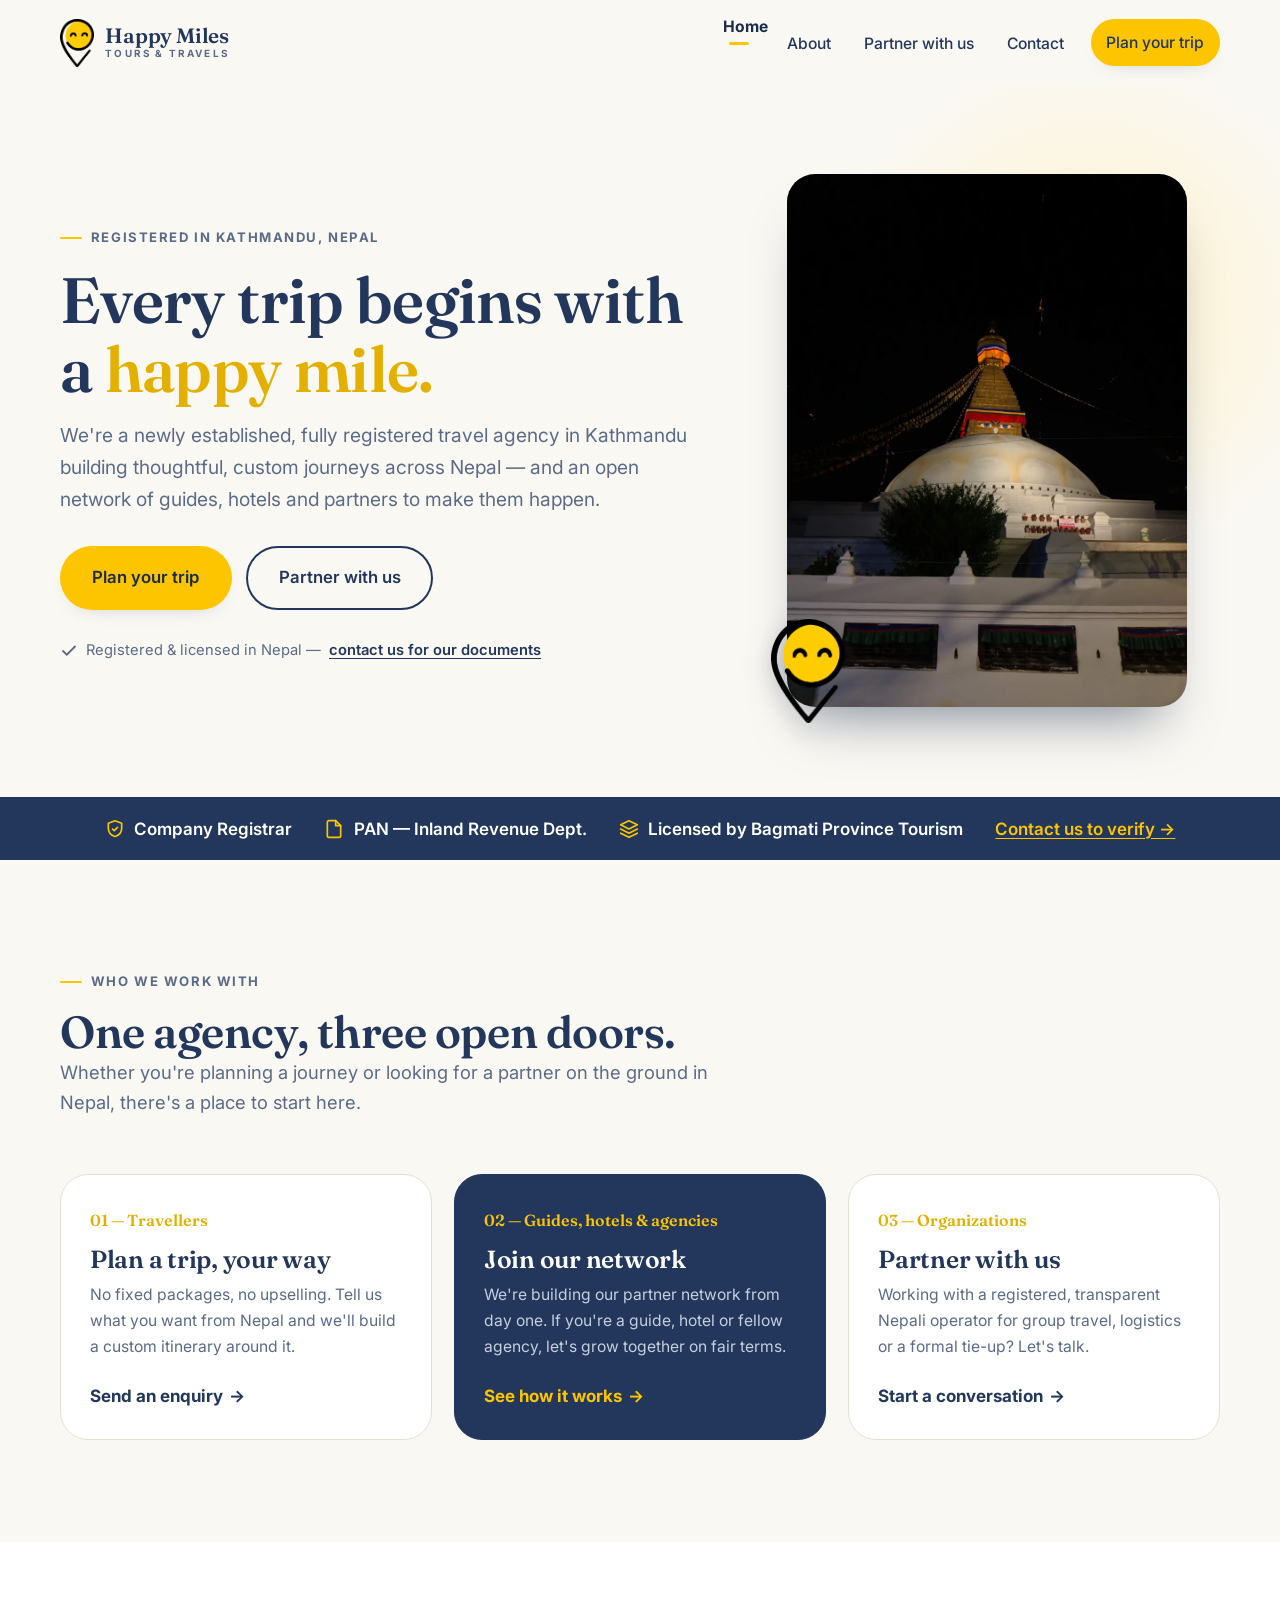
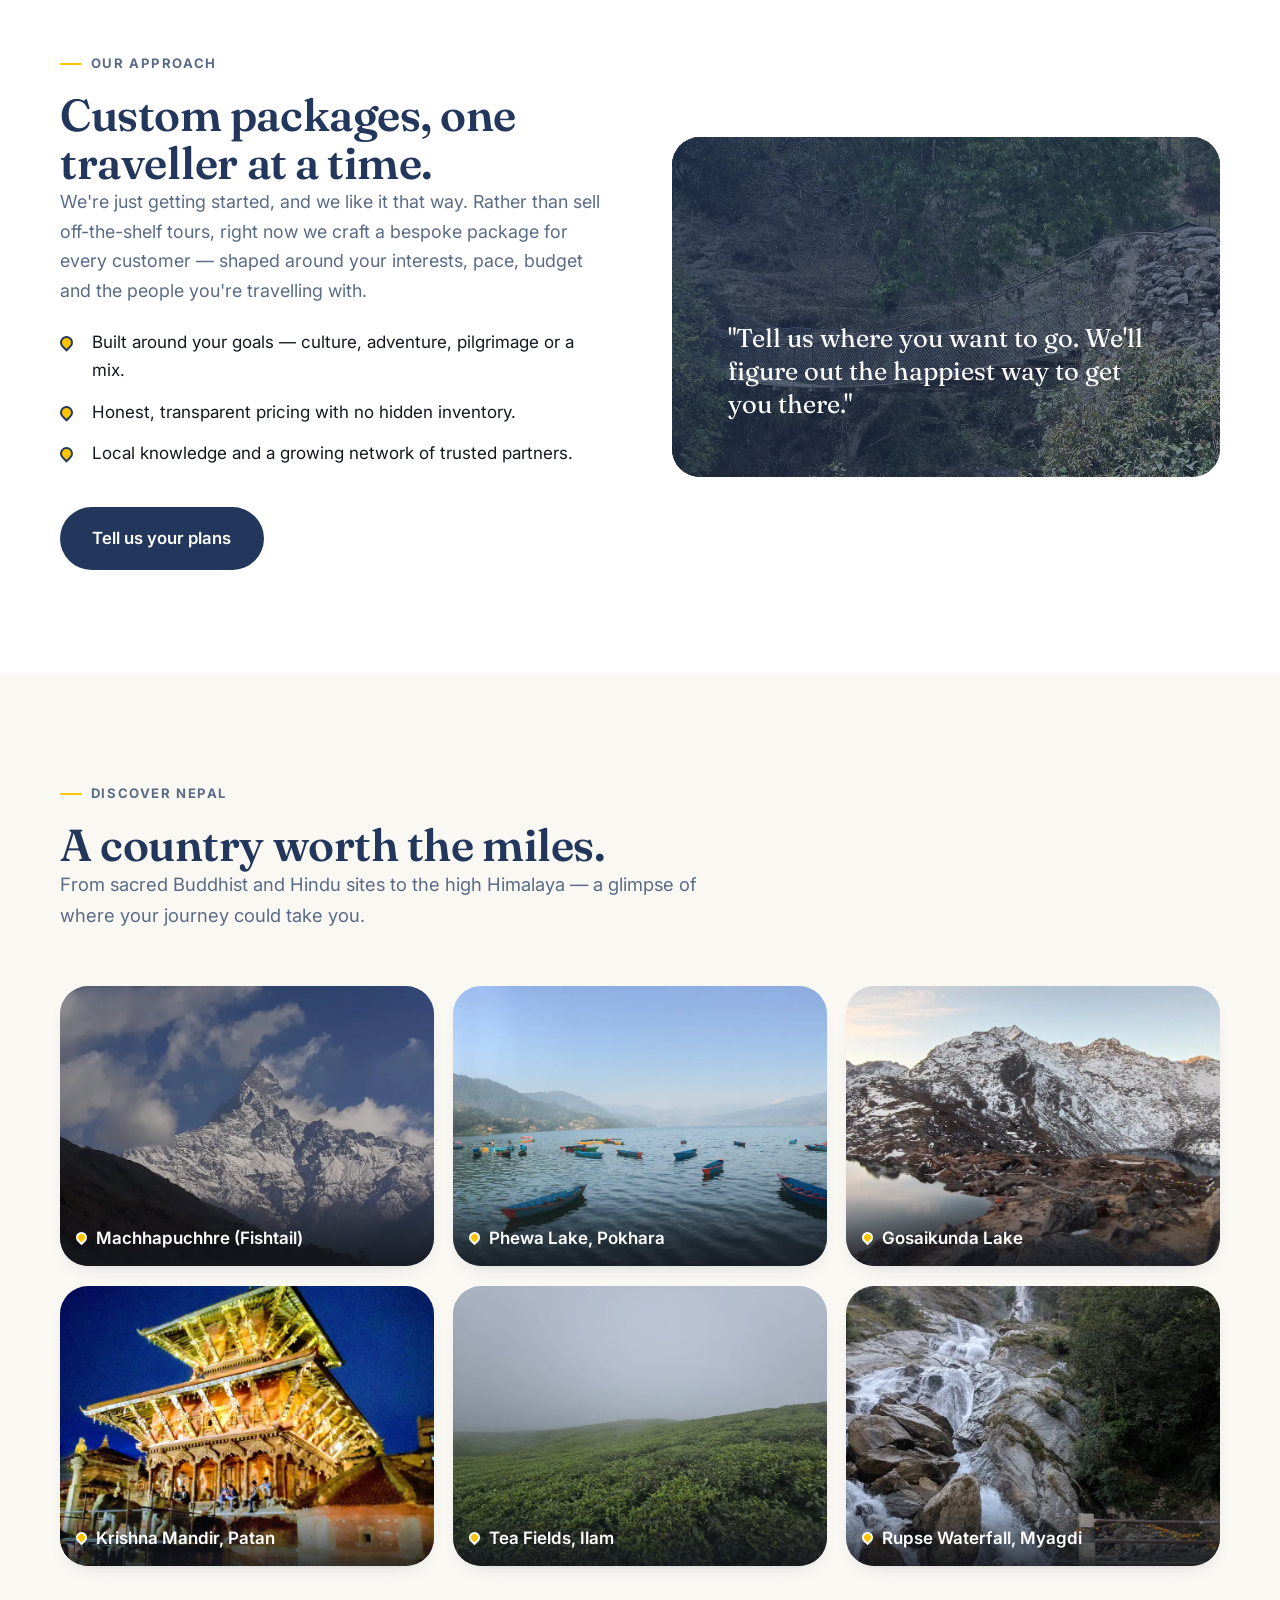
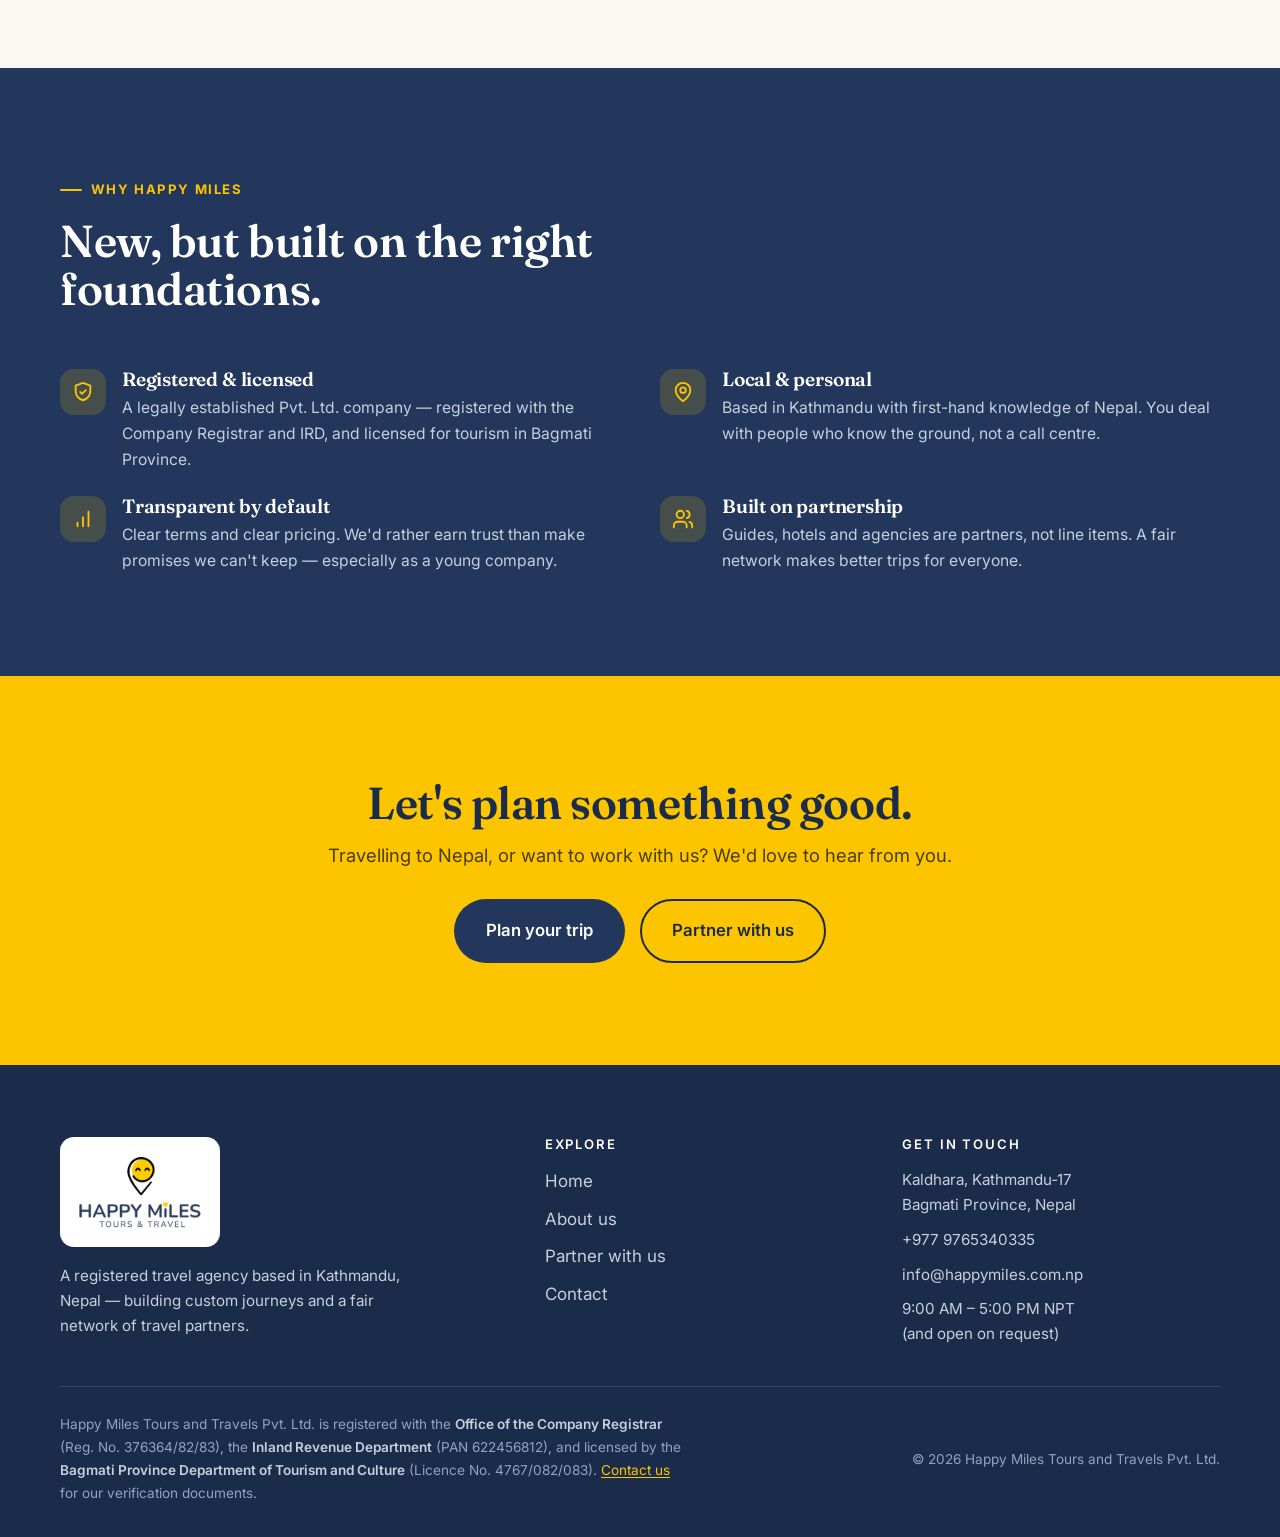
==== commit ea4a1ee2: "Update to seo" ====
--- a/index.html
+++ b/index.html
@@ -3,13 +3,10 @@
     <head>
         <meta charset="UTF-8" />
         <meta name="viewport" content="width=device-width, initial-scale=1.0" />
-        <title>
-            Happy Miles Tours and Travels Pvt. Ltd. — Registered Travel Agency
-            in Kathmandu, Nepal
-        </title>
+        <title>Custom Nepal Tours &amp; Trips | Happy Miles Tours and Travels</title>
         <meta
             name="description"
-            content="Happy Miles Tours and Travels is a licensed, newly established travel agency in Kathmandu, Nepal. We build custom trips for travellers and welcome partnerships with guides, hotels, agencies and organizations."
+            content="Licensed travel agency in Kathmandu building custom Nepal trips around your interests, pace and budget, with fair partnerships for guides, hotels and agencies."
         />
         <link rel="canonical" href="https://happymiles.com.np/" />
 
@@ -27,7 +24,7 @@
         <meta property="og:url" content="https://happymiles.com.np/" />
         <meta
             property="og:image"
-            content="https://happymiles.com.np/img/Logo_with_Name.png"
+            content="https://happymiles.com.np/img/og-image.jpg"
         />
         <meta property="og:locale" content="en_US" />
         <meta name="twitter:card" content="summary_large_image" />
@@ -41,7 +38,7 @@
         />
         <meta
             name="twitter:image"
-            content="https://happymiles.com.np/img/Logo_with_Name.png"
+            content="https://happymiles.com.np/img/og-image.jpg"
         />
 
         <meta name="theme-color" content="#22375B" />
@@ -124,6 +121,7 @@
         </script>
     </head>
     <body>
+<!--email_off-->
         <a class="skip-link" href="#main">Skip to content</a>
 
         <!-- ============ HEADER ============ -->
@@ -131,7 +129,7 @@
             <div class="wrap nav">
                 <a
                     class="brand"
-                    href="index.html"
+                    href="/"
                     aria-label="Happy Miles Tours and Travels — home"
                 >
                     <img src="img/pin.png" alt="" width="34" height="48" />
@@ -151,7 +149,7 @@
                     </button>
                     <ul class="nav-menu" id="nav-menu">
                         <li>
-                            <a href="index.html" aria-current="page">Home</a>
+                            <a href="/" aria-current="page">Home</a>
                         </li>
                         <li><a href="about.html">About</a></li>
                         <li><a href="partners.html">Partner with us</a></li>
@@ -636,7 +634,7 @@
                 <div class="footer-top">
                     <div class="footer-brand">
                         <img
-                            src="img/Logo_with_Name.png"
+                            src="img/logo-footer.png"
                             alt="Happy Miles Tours and Travels logo"
                             width="160"
                             height="106"
@@ -650,7 +648,7 @@
                     <div class="footer-col">
                         <h4>Explore</h4>
                         <ul>
-                            <li><a href="index.html">Home</a></li>
+                            <li><a href="/">Home</a></li>
                             <li><a href="about.html">About us</a></li>
                             <li><a href="partners.html">Partner with us</a></li>
                             <li><a href="contact.html">Contact</a></li>
@@ -699,5 +697,6 @@
         </footer>
 
         <script src="js/main.js" defer></script>
-    </body>
+    <!--email_on-->
+</body>
 </html>
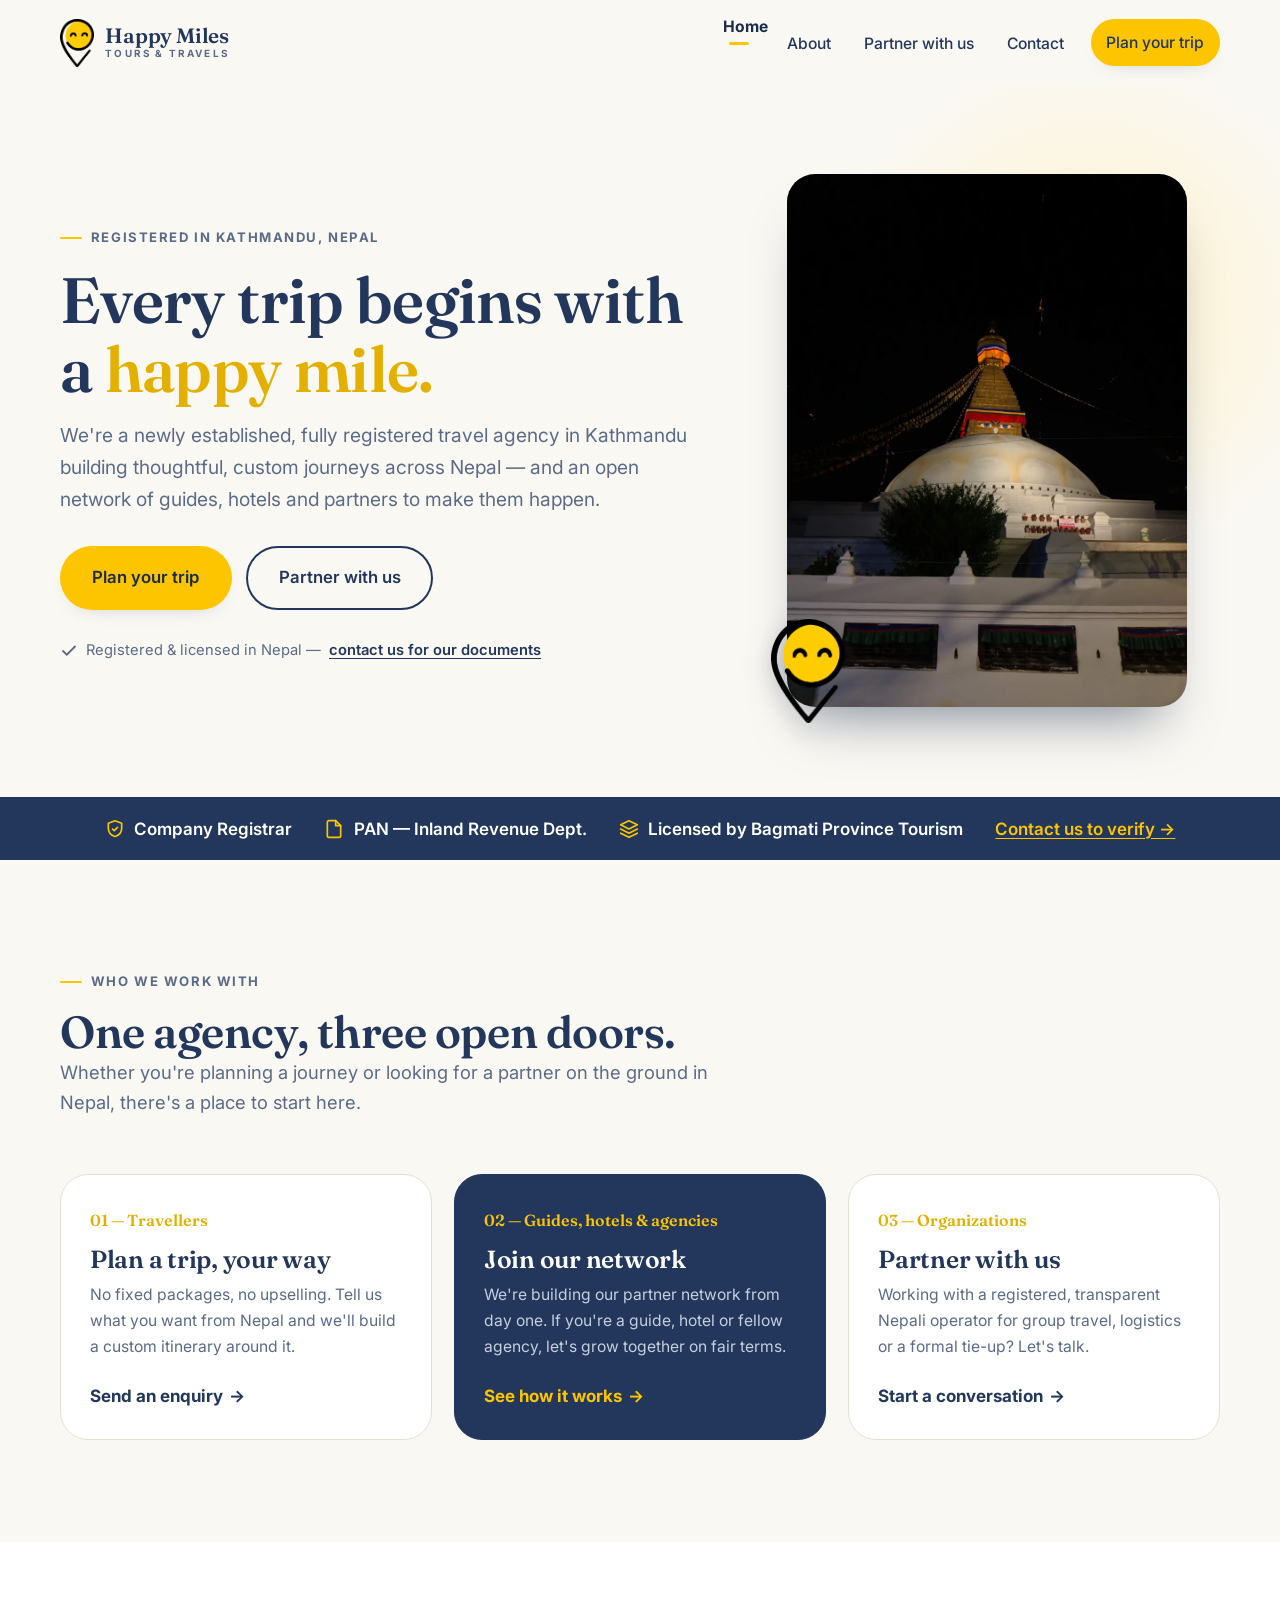
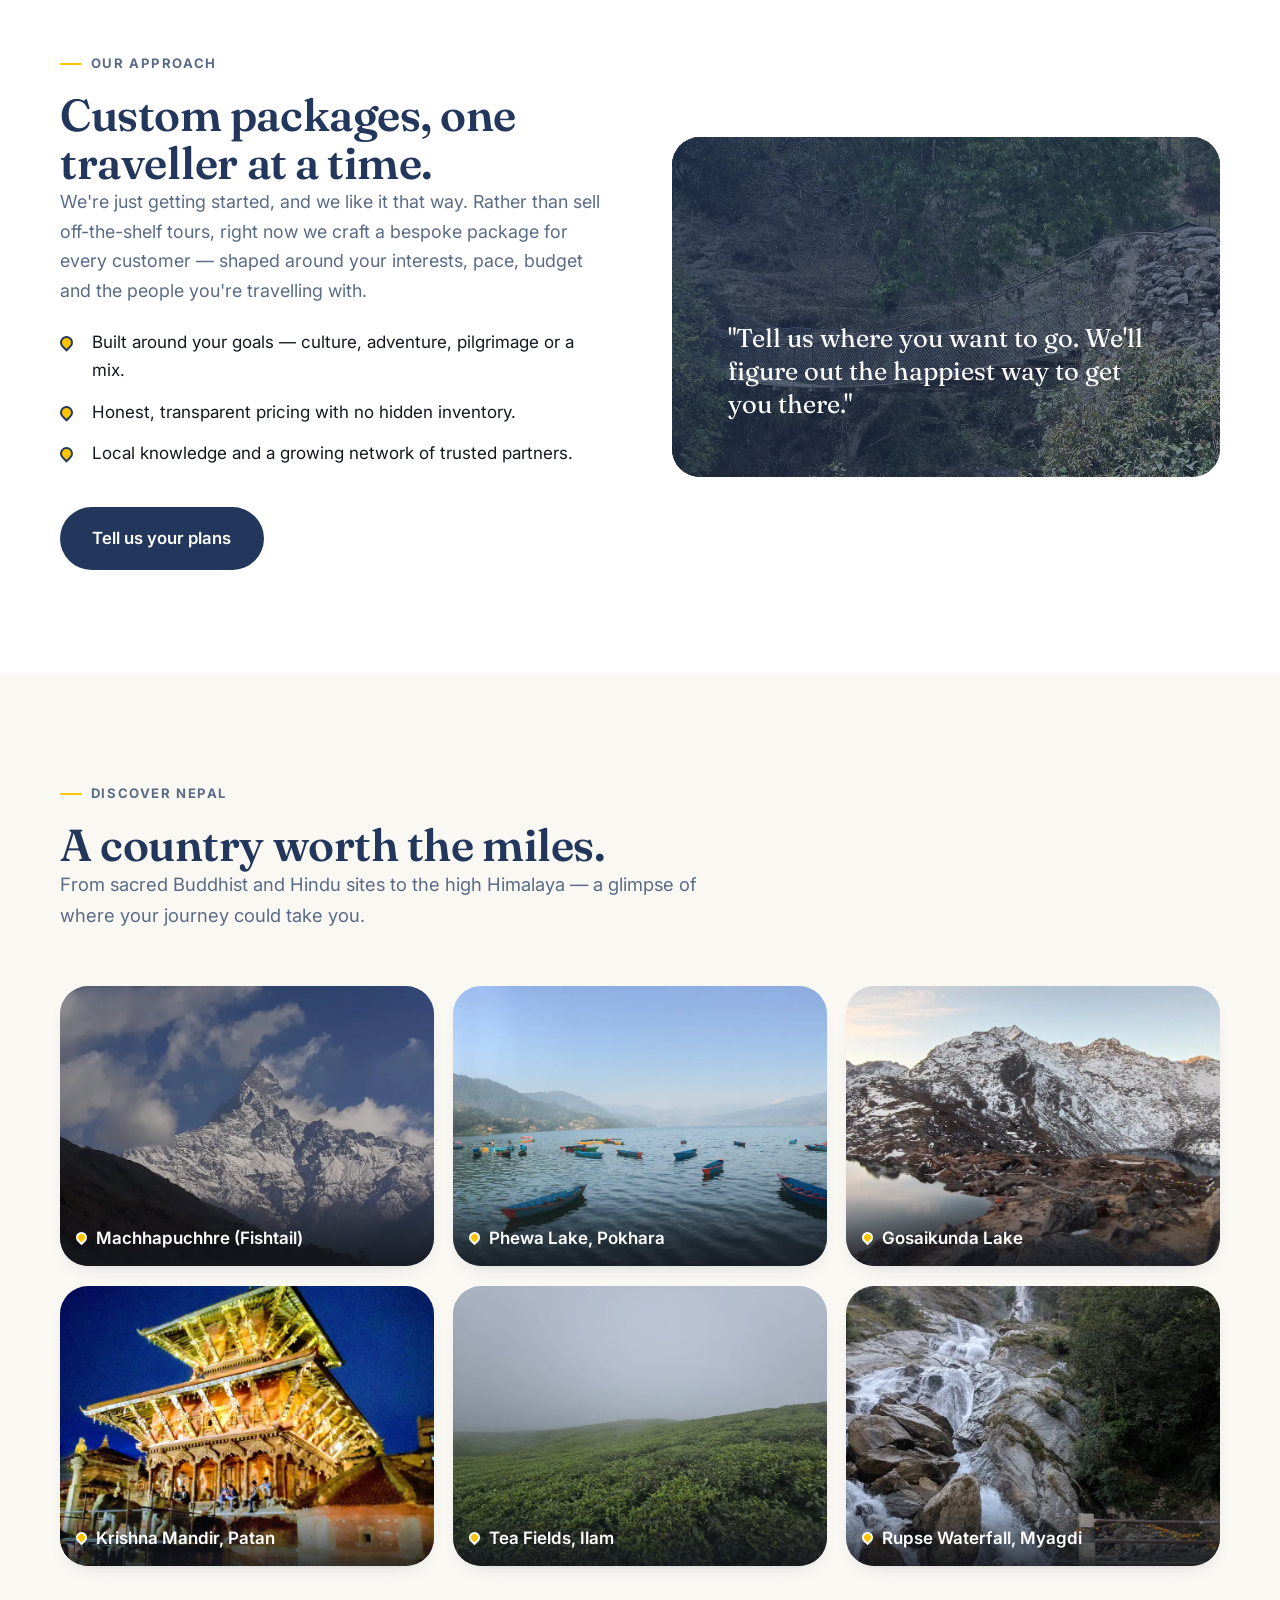
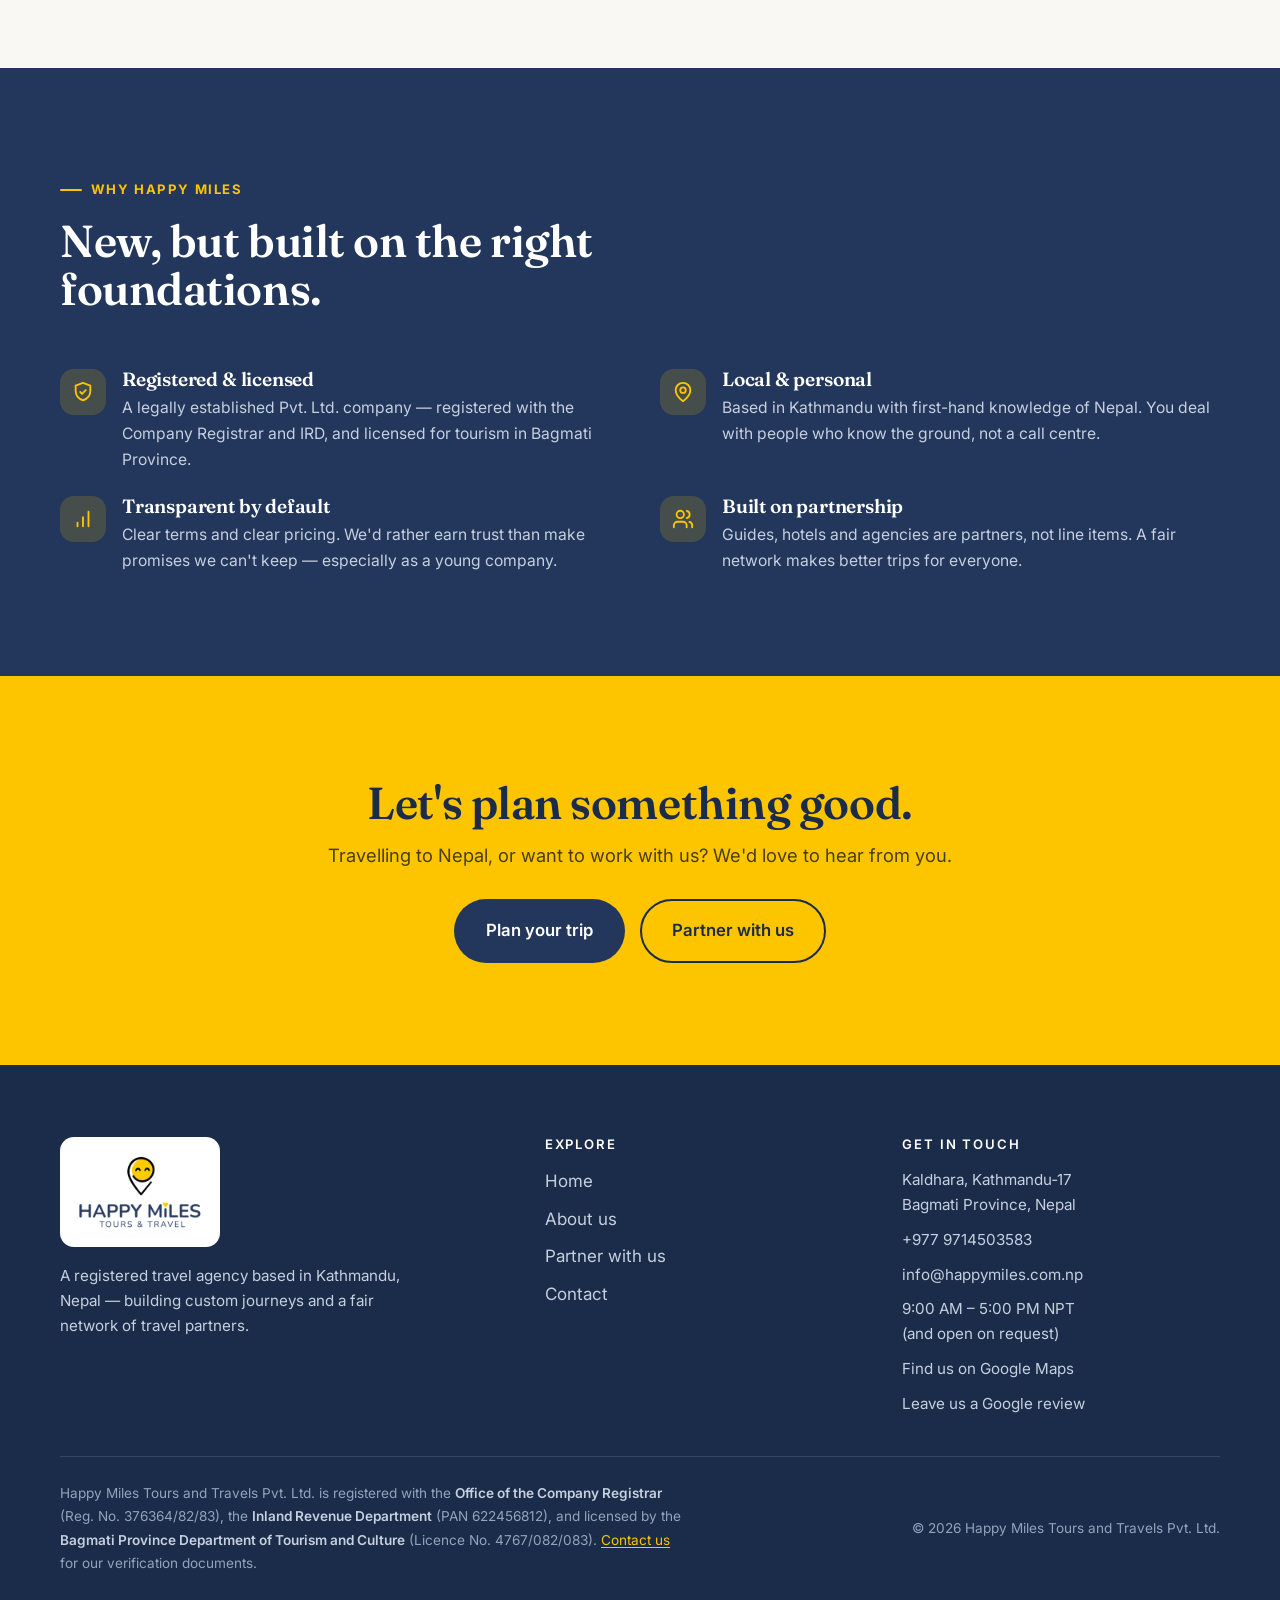
==== commit f2f0f69a: "Happy Miles Update" ====
--- a/index.html
+++ b/index.html
@@ -73,7 +73,7 @@
                         "logo": "https://happymiles.com.np/img/Logo_with_Name.png",
                         "image": "https://happymiles.com.np/img/Logo_with_Name.png",
                         "email": "info@happymiles.com.np",
-                        "telephone": "+977-9765340335",
+                        "telephone": "+977-9714503583",
                         "priceRange": "$$",
                         "address": {
                             "@type": "PostalAddress",
@@ -82,6 +82,15 @@
                             "addressRegion": "Bagmati Province",
                             "addressCountry": "NP"
                         },
+                        "geo": {
+                            "@type": "GeoCoordinates",
+                            "latitude": 27.7160144,
+                            "longitude": 85.3059692
+                        },
+                        "hasMap": "https://www.google.com/maps?cid=3852415142751807673",
+                        "sameAs": [
+                            "https://www.google.com/maps?cid=3852415142751807673"
+                        ],
                         "areaServed": { "@type": "Country", "name": "Nepal" },
                         "openingHoursSpecification": [
                             {
@@ -661,13 +670,25 @@
                                 >Kaldhara, Kathmandu&#8209;17<br />Bagmati
                                 Province, Nepal</span
                             >
-                            <a href="tel:+9779765340335">+977 9765340335</a>
+                            <a href="tel:+9779714503583">+977 9714503583</a>
                             <a href="mailto:info@happymiles.com.np"
                                 >info@happymiles.com.np</a
                             >
                             <span
                                 >9:00 AM – 5:00 PM NPT<br />(and open on
                                 request)</span
+                            >
+                            <a
+                                href="https://maps.app.goo.gl/wV1VWdAtLtU6VhAC9"
+                                target="_blank"
+                                rel="noopener"
+                                >Find us on Google Maps</a
+                            >
+                            <a
+                                href="https://g.page/r/CbmoDk8ph3Y1EBM/review"
+                                target="_blank"
+                                rel="noopener"
+                                >Leave us a Google review</a
                             >
                         </address>
                     </div>
